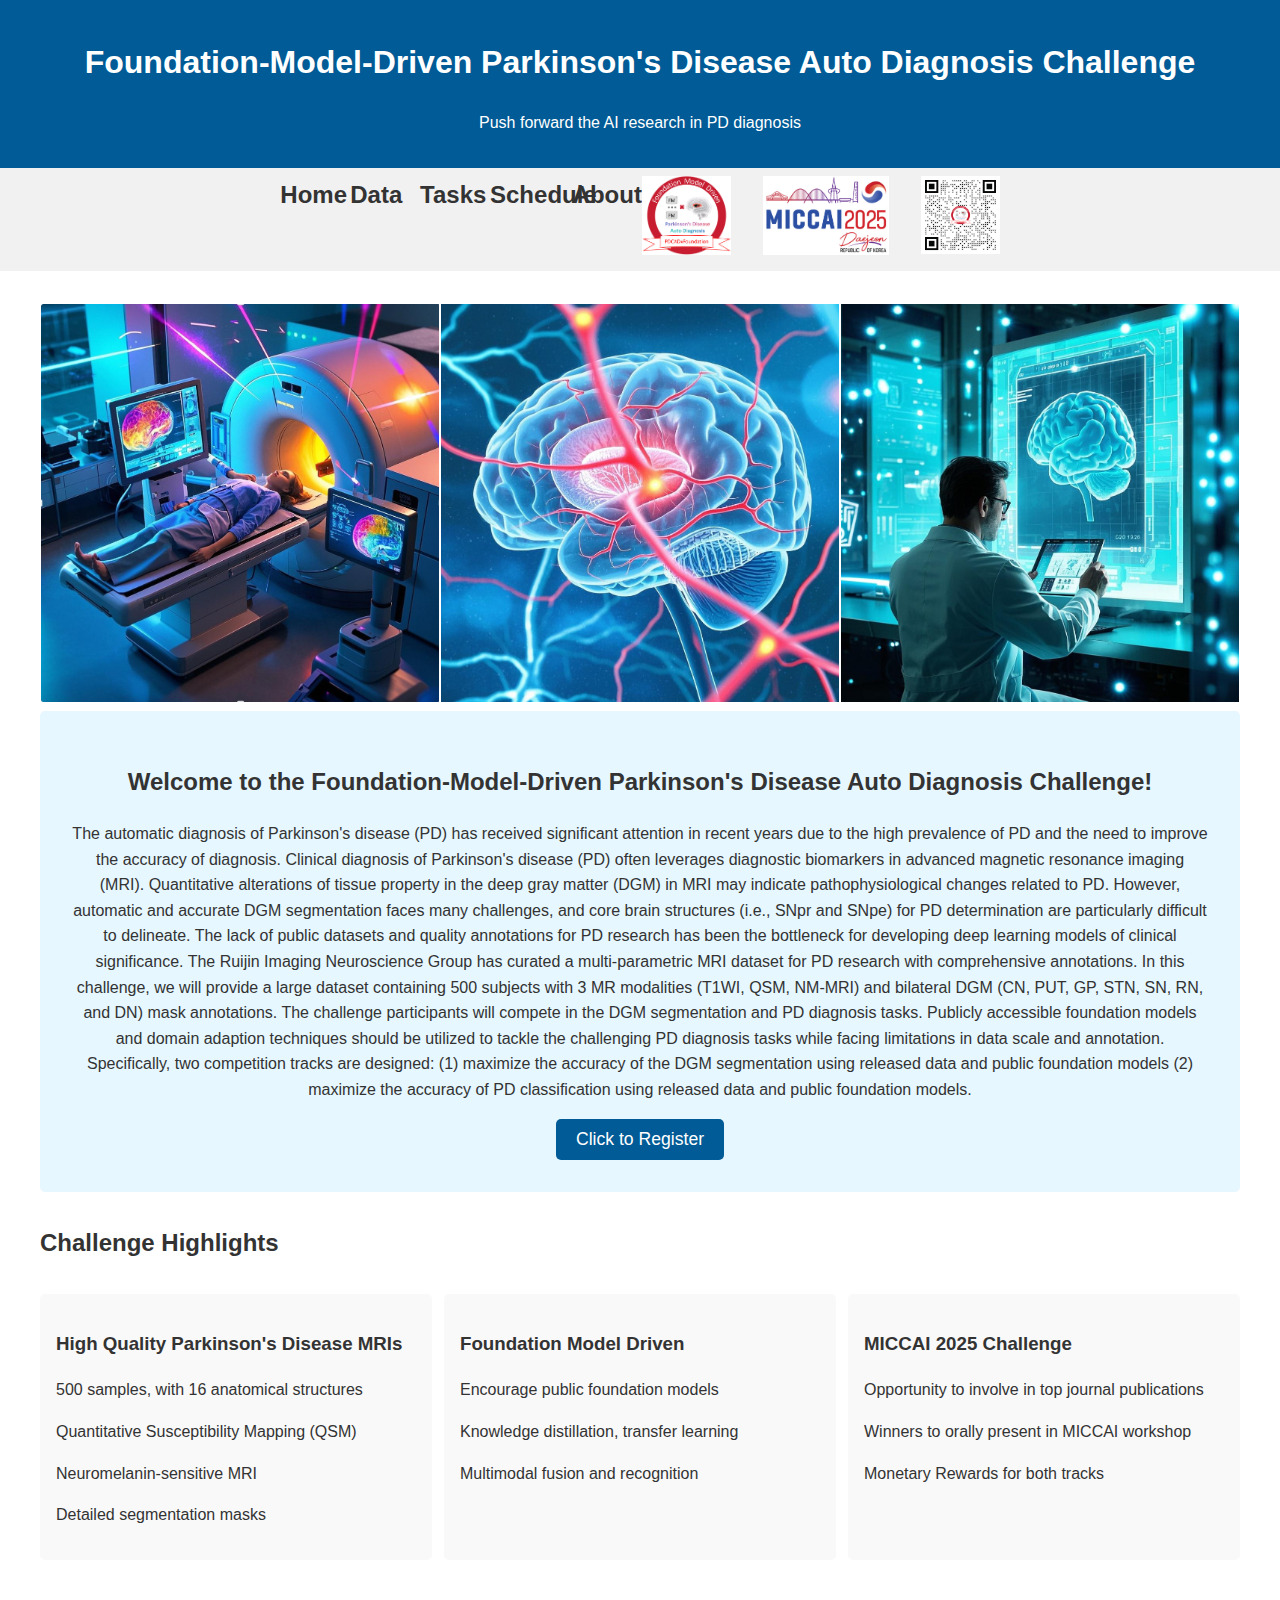
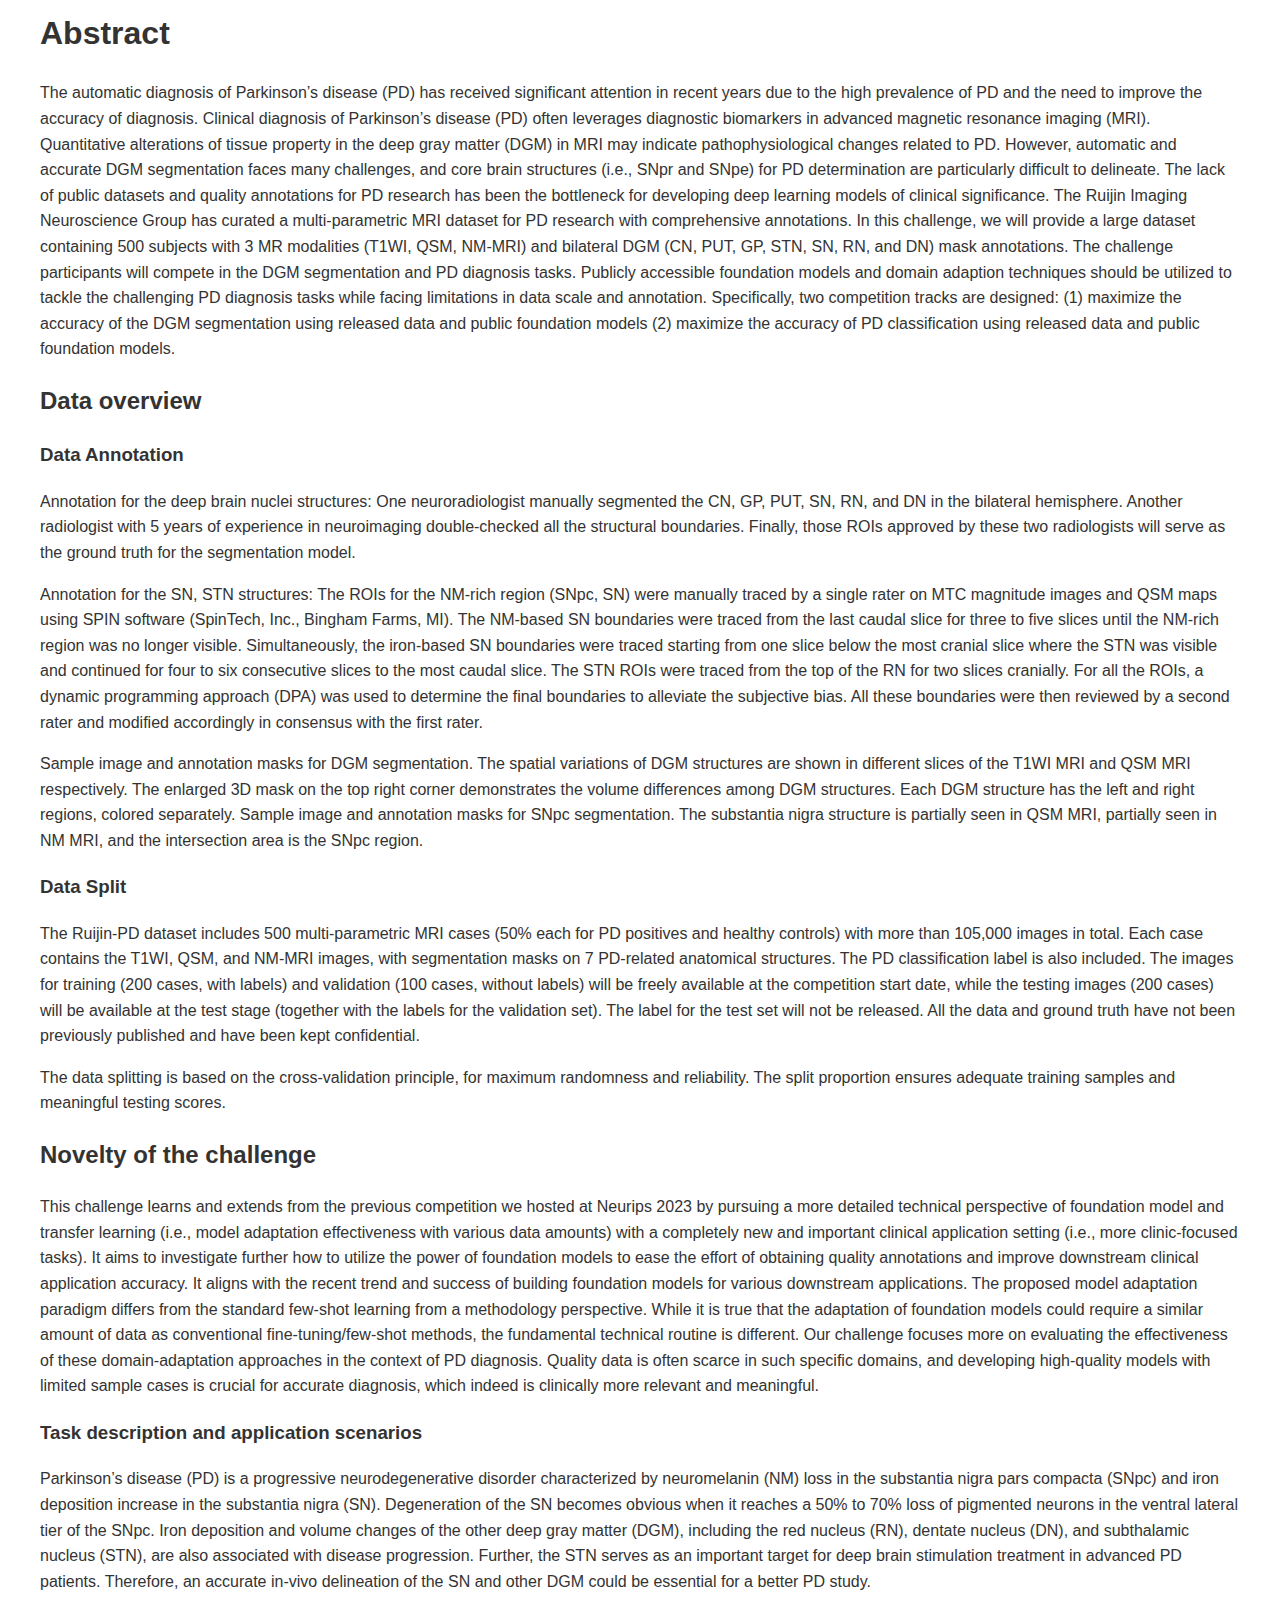
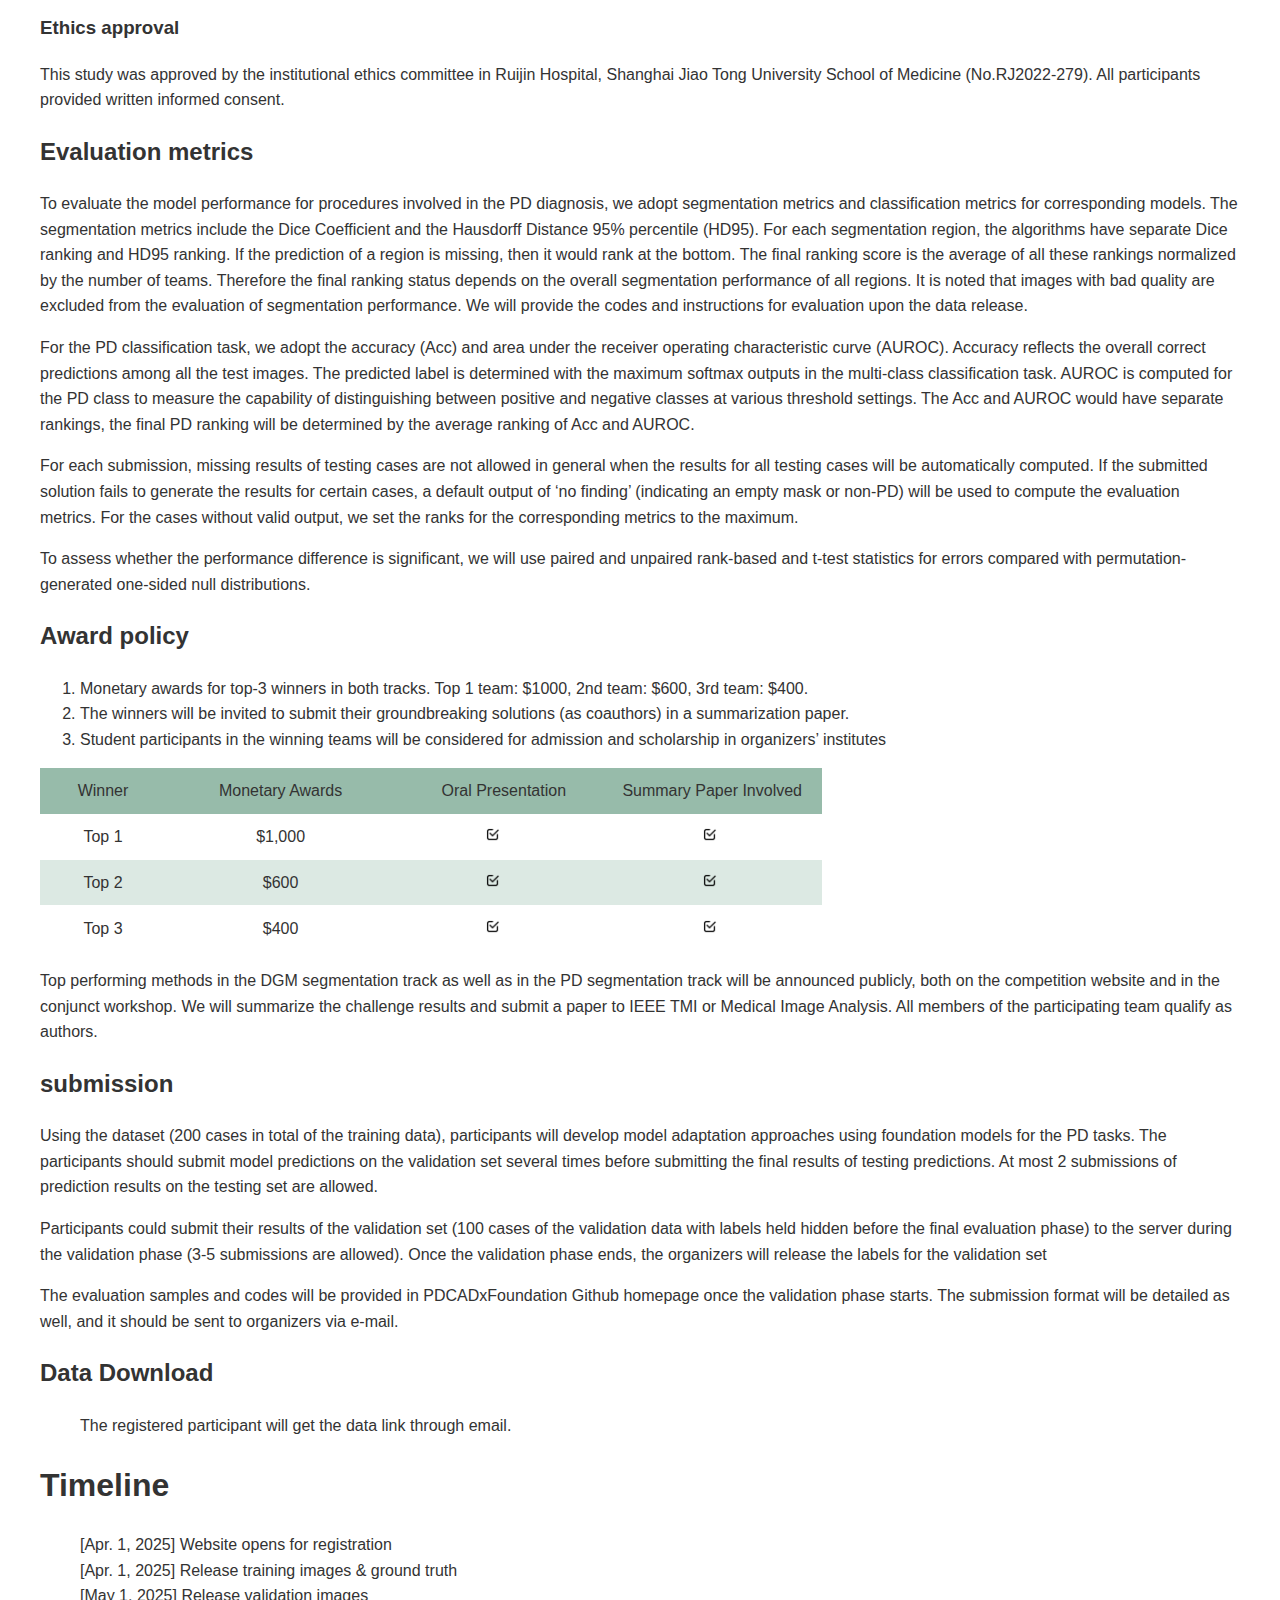
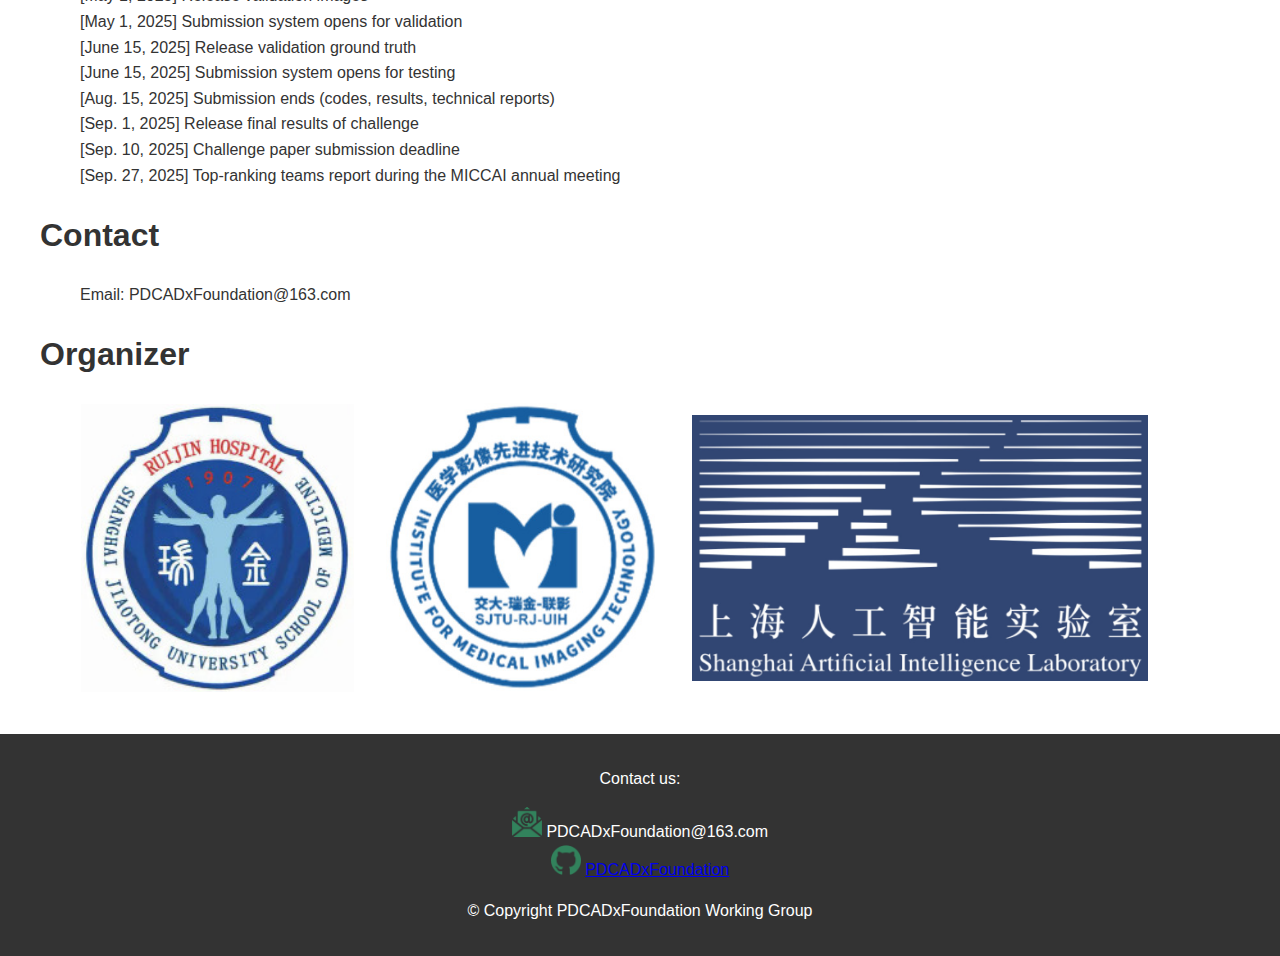
==== challenges/PDCADxFoundation-MICCAI2025/index.html @ c956b305 "PDCADxFoundation" ====
<!DOCTYPE html>
<html lang="zh-CN">
<head>
    <meta charset="UTF-8">
    <meta name="viewport" content="width=device-width, initial-scale=1.0">
    <title>Foundation-Model-Driven Parkinson's Disease Auto Diagnosis Challenge </title>

<!--    <link rel="stylesheet" href="nicepage.css" media="screen">-->
    <link rel="stylesheet" href="Home.css" media="screen">
<!--  <script class="u-script" type="text/javascript" src="jquery-1.9.1.min.js" defer=""></script>-->
<!--  <script class="u-script" type="text/javascript" src="nicepage.js" defer=""></script>-->

    <style>
        body {
            font-family: 'Arial', sans-serif;
            line-height: 1.6;
            margin: 0;
            padding: 0;
            color: #333;
        }
        header {
            background-color: #005b96;
            color: white;
            padding: 1rem 0;
            text-align: center;
        }
        nav {
            background-color: #f1f1f1;
            padding: 0.5rem;
        }
        nav ul {
            list-style-type: none;
            margin: 0;
            padding: 0;
            display: flex;
            justify-content: center;
        }
        nav li {
            margin: 0 1rem;
        }
        nav a {
            text-decoration: none;
            color: #333;
            font-weight: bold;
        }
        nav a:hover {
            color: #005b96;
        }
        .container {
            max-width: 1200px;
            margin: 2rem auto;
            padding: 0 1rem;
        }
        .hero {
            background-color: #e6f7ff;
            padding: 2rem;
            border-radius: 5px;
            margin-bottom: 2rem;
            text-align: center;
        }
        .features {
            display: flex;
            flex-wrap: wrap;
            justify-content: space-between;
            margin-top: 2rem;
        }
        .feature {
            flex-basis: 30%;
            margin-bottom: 1rem;
            padding: 1rem;
            background-color: #f9f9f9;
            border-radius: 5px;
        }
        footer {
            background-color: #333;
            color: white;
            text-align: center;
            padding: 1rem 0;
            margin-top: 2rem;
        }


        table {
            width: 100%;
            border-collapse: collapse;
        }


        td {
            /*border: 1px solid #ddd;*/
            text-align: left; /* 左对齐 */
            vertical-align: middle;
        }

        /*img {*/
        /*    display: block;*/
        /*}*/
   .table-container {
    display: flex;
    flex-wrap: wrap;
  }

  .table-container div {
    flex: 1;
    min-width: 100px;
  }


    </style>


</head>
<body>
    <header>
        <h1>Foundation-Model-Driven Parkinson's Disease Auto Diagnosis Challenge</h1>
        <p>Push forward the AI research in PD diagnosis</p>
    </header>


    <nav class="table-container">
        <ul>

            <li style="width: 3%;"><a href="index.html"  style="font-size: 1.5rem;">Home</a></li>
            <li style="width: 3%;"><a href="dataset.html"  style="font-size: 1.5rem;">Data</a></li>
            <li style="width: 3%;"><a href="tasks.html" style="font-size: 1.5rem;">Tasks</a></li>
            <li style="width: 4%;"><a href="schedule.html" style="font-size: 1.5rem;">Schedule</a></li>
            <li style="width: 3%;"><a href="about.html" style="font-size: 1.5rem;">About</a></li>
            <li  style="width: 7%;"><img src="images/PDCADxFoundation_logo.jpg" style="width:100%;"  alt="Analysis" /></li>
            <li  style="width: 10%;"><a href="https://conferences.miccai.org/2025/en/default.asp"><img style="width:100%;" src="images/MICCAI2025_logo.jpg"  alt="Analysis" /> </a>  </li>
            <li  style="width: 6.2%;"><img src="images/PDCADxFoundation-ORcode_small.jpg" style="width:100%;"   alt="Analysis" /></li>
        </ul>
    </nav>



    <div class="container">

        <table>
        <tr>
        <td  style="width: 33%;"><img style="max-width:100%;" src="images/example-scan.jpg" alt="example-MR-scan" /></td>
        <td  style="width: 33%;"><img style="max-width:100%;" src="images/example-brain.jpg" alt="example-brain" /></td>
        <td  style="width: 33%;"><img style="max-width:100%;" src="images/example-analysis.jpg"  alt="example-auto-analysis" /></td>
        </tr>
        </table>


        <section class="hero">
            <h2>Welcome to the Foundation-Model-Driven Parkinson's Disease Auto Diagnosis Challenge!</h2>
            <p>
The automatic diagnosis of Parkinson's disease (PD) has received significant attention in recent years due to the
high prevalence of PD and the need to improve the accuracy of diagnosis. Clinical diagnosis of Parkinson's disease
(PD) often leverages diagnostic biomarkers in advanced magnetic resonance imaging (MRI). Quantitative
alterations of tissue property in the deep gray matter (DGM) in MRI may indicate pathophysiological changes
related to PD. However, automatic and accurate DGM segmentation faces many challenges, and core brain
structures (i.e., SNpr and SNpe) for PD determination are particularly difficult to delineate. The lack of public
datasets and quality annotations for PD research has been the bottleneck for developing deep learning models of
clinical significance. The Ruijin Imaging Neuroscience Group has curated a multi-parametric MRI dataset for PD
research with comprehensive annotations. In this challenge, we will provide a large dataset containing 500
subjects with 3 MR modalities (T1WI, QSM, NM-MRI) and bilateral DGM (CN, PUT, GP, STN, SN, RN, and DN) mask
annotations. The challenge participants will compete in the DGM segmentation and PD diagnosis tasks. Publicly
accessible foundation models and domain adaption techniques should be utilized to tackle the challenging PD
diagnosis tasks while facing limitations in data scale and annotation. Specifically, two competition tracks are
designed: (1) maximize the accuracy of the DGM segmentation using released data and public foundation models
(2) maximize the accuracy of PD classification using released data and public foundation models.
        </p>
            <button style="font-size:1.1em; background-color: #005b96; color: white; border: none; padding: 10px 20px; border-radius: 5px; cursor: pointer;" onclick="window.open('https://www.wjx.top/vm/eZnlCCv.aspx#', '_blank')"> Click to Register </button>
        </section>

        <h2>Challenge Highlights</h2>
        <div class="features">
            <div class="feature">
                <h3>High Quality Parkinson's Disease MRIs</h3>
                <p>500 samples, with 16 anatomical structures</p>
                <p>Quantitative Susceptibility Mapping (QSM)</p>
                <p>Neuromelanin-sensitive MRI</p>
                <p>Detailed segmentation masks</p>
            </div>
            <div class="feature">
                <h3>Foundation Model Driven</h3>
                <p>Encourage public foundation models </p>
                <p>Knowledge distillation, transfer learning </p>
                <p>Multimodal fusion and recognition </p>
            </div>
            <div class="feature">
                <h3>MICCAI 2025 Challenge</h3>
                <p>Opportunity to involve in top journal publications </p>
                <p>Winners to orally present in MICCAI workshop </p>
                <p>Monetary Rewards for both tracks </p>
            </div>
        </div>

        <section style="margin-top: 2rem;">



        <h1 id="abstract">Abstract</h1>
<p>The automatic diagnosis of Parkinson’s disease (PD) has received significant attention in recent years due to the high prevalence of PD and the need to improve the accuracy of diagnosis. Clinical diagnosis of Parkinson’s disease (PD) often leverages diagnostic biomarkers in advanced magnetic resonance imaging (MRI). Quantitative alterations of tissue property in the deep gray matter (DGM) in MRI may indicate pathophysiological changes related to PD. However, automatic and accurate DGM segmentation faces many challenges, and core brain structures (i.e., SNpr and SNpe) for PD determination are particularly difficult to delineate. The lack of public datasets and quality annotations for PD research has been the bottleneck for developing deep learning models of clinical significance. The Ruijin Imaging Neuroscience Group has curated a multi-parametric MRI dataset for PD research with comprehensive annotations. In this challenge, we will provide a large dataset containing 500 subjects with 3 MR modalities (T1WI, QSM, NM-MRI) and bilateral DGM (CN, PUT, GP, STN, SN, RN, and DN) mask annotations. The challenge participants will compete in the DGM segmentation and PD diagnosis tasks. Publicly accessible foundation models and domain adaption techniques should be utilized to tackle the challenging PD diagnosis tasks while facing limitations in data scale and annotation. Specifically, two competition tracks are designed: (1) maximize the accuracy of the DGM segmentation using released data and public foundation models (2) maximize the accuracy of PD classification using released data and public foundation models.</p>
<h2 id="data-overview">Data overview</h2>
<h3 id="data-annotation">Data Annotation</h3>
<p>Annotation for the deep brain nuclei structures: One neuroradiologist manually segmented the CN, GP, PUT, SN, RN, and DN in the bilateral hemisphere. Another radiologist with 5 years of experience in neuroimaging double-checked all the structural boundaries. Finally, those ROIs approved by these two radiologists will serve as the ground truth for the segmentation model.</p>
<p>Annotation for the SN, STN structures: The ROIs for the NM-rich region (SNpc, SN) were manually traced by a single rater on MTC magnitude images and QSM maps using SPIN software (SpinTech, Inc., Bingham Farms, MI). The NM-based SN boundaries were traced from the last caudal slice for three to five slices until the NM-rich region was no longer visible. Simultaneously, the iron-based SN boundaries were traced starting from one slice below the most cranial slice where the STN was visible and continued for four to six consecutive slices to the most caudal slice. The STN ROIs were traced from the top of the RN for two slices cranially. For all the ROIs, a dynamic programming approach (DPA) was used to determine the final boundaries to alleviate the subjective bias. All these boundaries were then reviewed by a second rater and modified accordingly in consensus with the first rater.</p>
<p>Sample image and annotation masks for DGM segmentation. The spatial variations of DGM structures are shown in different slices of the T1WI MRI and QSM MRI respectively. The enlarged 3D mask on the top right corner demonstrates the volume differences among DGM structures. Each DGM structure has the left and right regions, colored separately. Sample image and annotation masks for SNpc segmentation. The substantia nigra structure is partially seen in QSM MRI, partially seen in NM MRI, and the intersection area is the SNpc region.</p>
<h3 id="data-split">Data Split</h3>
<p>The Ruijin-PD dataset includes 500 multi-parametric MRI cases (50% each for PD positives and healthy controls) with more than 105,000 images in total. Each case contains the T1WI, QSM, and NM-MRI images, with segmentation masks on 7 PD-related anatomical structures. The PD classification label is also included. The images for training (200 cases, with labels) and validation (100 cases, without labels) will be freely available at the competition start date, while the testing images (200 cases) will be available at the test stage (together with the labels for the validation set). The label for the test set will not be released. All the data and ground truth have not been previously published and have been kept confidential.</p>
<p>The data splitting is based on the cross-validation principle, for maximum randomness and reliability. The split proportion ensures adequate training samples and meaningful testing scores.</p>
<h2 id="novelty-of-the-challenge">Novelty of the challenge</h2>
<p>This challenge learns and extends from the previous competition we hosted at Neurips 2023 by pursuing a more detailed technical perspective of foundation model and transfer learning (i.e., model adaptation effectiveness with various data amounts) with a completely new and important clinical application setting (i.e., more clinic-focused tasks). It aims to investigate further how to utilize the power of foundation models to ease the effort of obtaining quality annotations and improve downstream clinical application accuracy. It aligns with the recent trend and success of building foundation models for various downstream applications. The proposed model adaptation paradigm differs from the standard few-shot learning from a methodology perspective. While it is true that the adaptation of foundation models could require a similar amount of data as conventional fine-tuning/few-shot methods, the fundamental technical routine is different. Our challenge focuses more on evaluating the effectiveness of these domain-adaptation approaches in the context of PD diagnosis. Quality data is often scarce in such specific domains, and developing high-quality models with limited sample cases is crucial for accurate diagnosis, which indeed is clinically more relevant and meaningful.</p>
<h3 id="task-description-and-application-scenarios">Task description and application scenarios</h3>
<p>Parkinson’s disease (PD) is a progressive neurodegenerative disorder characterized by neuromelanin (NM) loss in the substantia nigra pars compacta (SNpc) and iron deposition increase in the substantia nigra (SN). Degeneration of the SN becomes obvious when it reaches a 50% to 70% loss of pigmented neurons in the ventral lateral tier of the SNpc. Iron deposition and volume changes of the other deep gray matter (DGM), including the red nucleus (RN), dentate nucleus (DN), and subthalamic nucleus (STN), are also associated with disease progression. Further, the STN serves as an important target for deep brain stimulation treatment in advanced PD patients. Therefore, an accurate in-vivo delineation of the SN and other DGM could be essential for a better PD study.</p>
<h3 id="ethics-approval">Ethics approval</h3>
<p>This study was approved by the institutional ethics committee in Ruijin Hospital, Shanghai Jiao Tong University School of Medicine (No.RJ2022-279). All participants provided written informed consent.</p>
<h2 id="evaluation-metrics">Evaluation metrics</h2>
<p>To evaluate the model performance for procedures involved in the PD diagnosis, we adopt segmentation metrics and classification metrics for corresponding models. The segmentation metrics include the Dice Coefficient and the Hausdorff Distance 95% percentile (HD95). For each segmentation region, the algorithms have separate Dice ranking and HD95 ranking. If the prediction of a region is missing, then it would rank at the bottom. The final ranking score is the average of all these rankings normalized by the number of teams. Therefore the final ranking status depends on the overall segmentation performance of all regions. It is noted that images with bad quality are excluded from the evaluation of segmentation performance. We will provide the codes and instructions for evaluation upon the data release.</p>
<p>For the PD classification task, we adopt the accuracy (Acc) and area under the receiver operating characteristic curve (AUROC). Accuracy reflects the overall correct predictions among all the test images. The predicted label is determined with the maximum softmax outputs in the multi-class classification task. AUROC is computed for the PD class to measure the capability of distinguishing between positive and negative classes at various threshold settings. The Acc and AUROC would have separate rankings, the final PD ranking will be determined by the average ranking of Acc and AUROC.</p>
<p>For each submission, missing results of testing cases are not allowed in general when the results for all testing cases will be automatically computed. If the submitted solution fails to generate the results for certain cases, a default output of ‘no finding’ (indicating an empty mask or non-PD) will be used to compute the evaluation metrics. For the cases without valid output, we set the ranks for the corresponding metrics to the maximum.</p>
<p>To assess whether the performance difference is significant, we will use paired and unpaired rank-based and t-test statistics for errors compared with permutation-generated one-sided null distributions.</p>
<h2 id="award-policy">Award policy</h2>
<ol type="1">
<li>Monetary awards for top-3 winners in both tracks. Top 1 team: $1000, 2nd team: $600, 3rd team: $400.<br />
</li>
<li>The winners will be invited to submit their groundbreaking solutions (as coauthors) in a summarization paper.</li>
<li>Student participants in the winning teams will be considered for admission and scholarship in organizers’ institutes</li>
</ol>

                   <div class="u-expanded-width u-table u-table-responsive u-table-1">
            <table class="u-table-entity">
              <colgroup>
                <col width="10.5%">
                <col width="19.1%">
                <col width="18.1%">
                <col width="17.5%">
                <col width="16%">
                <col width="18.8%">
              </colgroup>
              <tbody class="u-table-body">
                <tr style="height: 39px;">
                  <td style="background-color: rgba(47, 120, 86, 0.5019607843137255);"
                    class="u-align-center u-custom-font u-font-arialu-table-cell">
                    Winner</td>
                  <td style="background-color: rgba(47, 120, 86, 0.5019607843137255);"
                    class="u-align-center u-custom-font u-font-arial u-grey-10 u-table-cell">
                    Monetary Awards</td>
                  <td style="background-color: rgba(47, 120, 86, 0.5019607843137255);"
                    class="u-align-center u-custom-font u-font-arial u-grey-10 u-table-cell">
                    Oral Presentation</td>
                  <td style="background-color: rgba(47, 120, 86, 0.5019607843137255);"
                    class="u-custom-font u-font-arial u-grey-10 u-table-cell">Summary
                    Paper
                    Involved</td>
                </tr>
                <tr style="height: 36px;">
                  <td class="u-align-center u-custom-font u-font-arial u-table-cell u-text-grey-60">Top 1</td>
                  <td class="u-align-center u-custom-font u-font-arial u-table-cell u-text-grey-60">$1,000</td>
                  <td class="u-custom-font u-font-arial u-table-cell u-text-grey-60"><img src="images/3502463.png"
                      style="width:15px;height:auto;margin-left: 80px;" alt=""></td>
                  <td class="u-custom-font u-font-arial u-table-cell u-text-grey-60"><img src="images/3502463.png"
                      style="width:15px;height:auto;margin-left: 80px;" alt=""></td>
                </tr>
                <tr style="height: 29px;">
                  <td style="background-color: rgba(56, 129, 95, 0.176);"
                    class="u-align-center u-custom-font u-font-arial u-grey-10 u-table-cell u-text-grey-60 u-table-cell-14">
                    Top 2</td>
                  <td style="background-color: rgba(56, 129, 95, 0.176);"
                    class="u-align-center u-custom-font u-font-arial u-grey-10 u-table-cell u-text-grey-60 u-table-cell-15">
                    $600</td>
                  <td style="background-color: rgba(56, 129, 95, 0.176);"
                    class="u-custom-font u-font-arial u-grey-10 u-table-cell u-text-grey-60 u-table-cell-17"><img
                      src="images/3502463.png" style="width:15px;height:auto;margin-left: 80px;" alt=""></td>
                  <td style="background-color: rgba(56, 129, 95, 0.176);"
                    class="u-custom-font u-font-arial u-grey-10 u-table-cell u-text-grey-60 u-table-cell-18"><img
                      src="images/3502463.png" style="width:15px;height:auto;margin-left: 80px;" alt=""></td>
                </tr>
                <tr style="height: 47px;">
                  <td class="u-align-center u-custom-font u-font-arial u-table-cell u-text-grey-60">Top 3</td>
                  <td class="u-align-center u-custom-font u-font-arial u-table-cell u-text-grey-60">$400</td>
                  <td class="u-custom-font u-font-arial u-table-cell u-text-grey-60"><img src="images/3502463.png"
                      style="width:15px;height:auto;margin-left: 80px;" alt=""></td>
                  <td class="u-custom-font u-font-arial u-table-cell u-text-grey-60"><img src="images/3502463.png"
                      style="width:15px;height:auto;margin-left: 80px;" alt=""></td>
                </tr>

              </tbody>
            </table>
          </div>


<p>Top performing methods in the DGM segmentation track as well as in the PD segmentation track will be announced publicly, both on the competition website and in the conjunct workshop. We will summarize the challenge results and submit a paper to IEEE TMI or Medical Image Analysis. All members of the participating team qualify as authors.</p>
<h2 id="submission">submission</h2>
<p>Using the dataset (200 cases in total of the training data), participants will develop model adaptation approaches using foundation models for the PD tasks. The participants should submit model predictions on the validation set several times before submitting the final results of testing predictions. At most 2 submissions of prediction results on the testing set are allowed.</p>
<p>Participants could submit their results of the validation set (100 cases of the validation data with labels held hidden before the final evaluation phase) to the server during the validation phase (3-5 submissions are allowed). Once the validation phase ends, the organizers will release the labels for the validation set</p>
<p>The evaluation samples and codes will be provided in PDCADxFoundation Github homepage once the validation phase starts. The submission format will be detailed as well, and it should be sent to organizers via e-mail.</p>
<h2 id="data-download">Data Download</h2>
<blockquote>
<p>The registered participant will get the data link through email. </p>
</blockquote>
<h1 id="timeline">Timeline</h1>
<blockquote>
<p>[Apr. 1, 2025] Website opens for registration<br />
[Apr. 1, 2025] Release training images &amp; ground truth<br />
[May 1, 2025] Release validation images<br />
[May 1, 2025] Submission system opens for validation<br />
[June 15, 2025] Release validation ground truth<br />
[June 15, 2025] Submission system opens for testing<br />
[Aug. 15, 2025] Submission ends (codes, results, technical reports)<br />
[Sep. 1, 2025] Release final results of challenge<br />
[Sep. 10, 2025] Challenge paper submission deadline<br />
[Sep. 27, 2025] Top-ranking teams report during the MICCAI annual meeting<br />
</p>
</blockquote>
<h1 id="contact">Contact</h1>
<blockquote>
<p> Email: PDCADxFoundation@163.com</p>
</blockquote>

<h1 id="organizer">Organizer</h1>
<blockquote>
<!--<p> Department of Radiology, Ruijin Hospital, Shanghai Jiao Tong University School of Medicine </p>-->
<!--<p> Institute for Medical Imaging Technology, Ruijin Hospital, Shanghai Jiao Tong University School of Medicine </p>-->
<!--<p> Shanghai AI lab </p>-->

<!--height="200"-->
            <table>
        <tr>
            <td  style="width: 15%;"> <img style="width:90%;"  src="images/Ruijin-logo.jpg" alt="Ruijin Hospital" /></td>
            <td  style="width: 15%;"> <img style="width:90%;"  src="images/Ruijin-IMIT-logo.jpg"  alt="Ruijin-IMIT" /></td>
            <td  style="width: 25%;"> <img style="width:90%;"  src="images/Shanghai-AI-Lab-logo.jpg"  alt="Shanghai-AI-Lab" /></td>
        </tr>
        </table>

</blockquote>


        </section>

    </div>





  <footer class="u-clearfix u-custom-color-2 u-footer" id="sec-0201">
    <div class="u-clearfix u-sheet u-sheet-1">
      <div class="data-layout-selected u-clearfix u-expanded-width u-gutter-30 u-layout-wrap u-layout-wrap-1">
        <div class="u-gutter-0 u-layout">
          <div class="u-layout-row">
            <div class="u-align-left u-container-style u-layout-cell u-left-cell u-size-17 u-layout-cell-1">
              <div class="u-container-layout u-container-layout-1">
                <p class="u-large-text u-text u-text-variant u-text-1"> Contact us:<br>
                </p><span class="u-file-icon u-icon u-text-custom-color-3 u-icon-1"><img
                    src="images/2669570-68c79634.png" width="30"  alt=""></span>
<!--                <p class="u-text u-text-2">-->
                  <a class="u-active-none u-border-hover-grey-75 u-border-none u-btn u-button-link u-button-style u-hover-none u-none u-text-body-alt-color u-btn-1"
                    data-href="mailto:PDCADxFoundation@163.com">PDCADxFoundation@163.com<br>
                  </a>
<!--                </p>-->
<!--                  <span class="u-file-icon u-icon u-text-custom-color-3 u-icon-2"><img-->
<!--                    src="images/733635-bd022505.png" alt=""></span>-->
<!--                <p class="u-text u-text-3">-->
<!--                  <a class="u-active-none u-border-hover-grey-75 u-border-none u-btn u-button-link u-button-style u-hover-none u-none u-text-body-alt-color u-btn-2"-->
<!--                    href="https://twitter.com/CMRxRecon" target="_blank">PDCADxFoundation<br>-->
<!--                  </a>-->
<!--                </p>-->
<!--                <a class="u-active-none u-border-hover-grey-75 u-border-none u-btn u-button-link u-button-style u-hover-none u-none u-text-body-alt-color u-btn-3"-->
<!--                  href="https://www.synapse.org/#!Synapse:syn54951257/wiki/" target="_blank">Synapse Link</a><span-->
<!--                  class="u-file-icon u-icon u-text-custom-color-3 u-icon-3"><img src="images/10276957-f66d7f95.png"-->
<!--                    alt=""></span>-->
                <span
                  class="u-file-icon u-icon u-text-custom-color-3 u-icon-4"><img src="images/25231-9e47ce63.png" width="30"
                    alt=""></span>
                  <a class="u-active-none u-border-hover-grey-75 u-border-none u-btn u-button-link u-button-style u-hover-none u-none u-text-body-alt-color u-btn-4"
                  href="https://github.com/Ruijin-IMIT/PDCADxFoundation" target="_blank">PDCADxFoundation </a>
              </div>
            </div>
<!--            <div class="u-container-style u-layout-cell u-size-26 u-layout-cell-2">-->
<!--              <div class="u-container-layout u-container-layout-2">-->
<!--                <img style="position:absolute;margin:92px auto 0 39px;width: 65px;height: auto;"-->
<!--                  src="images/fudan-logo.png">-->
<!--                <img style="position:absolute;margin:95px auto 0 112px;width: 55px;height: auto;" src="images/R-C.png">-->
<!--                <img style="position:absolute;margin:95px auto 0 178px;width: 55px;height: auto;"-->
<!--                  src="images/Shield_of_Imperial_College_London.svg.png">-->
<!--                <img style="position:absolute;margin:92px auto 0 240px;width: 60px;height: auto;"-->
<!--                  src="images/1636px-Oxford-University-Circlet.svg.png">-->
<!--                <img style="position:absolute;margin:94px auto 0 310px;width: 60px;height: auto;"-->
<!--                  src="images/hong-kong-polytechnic-university-logo-00FF467BCA-seeklogo.com.png">-->
<!--                <img style="position:absolute;margin:94px auto 0 380px;width: 60px;height: auto;"-->
<!--                  src="images/1200px-Xiamen_University_logo.svg.png">-->

<!--                <img style="position:absolute;margin:177px auto 0 50px;width: 60px;height: auto;"-->
<!--                  src="images/Ruijin_Hospital_Shanghai_Jiaotong_University_School_Of_Medicine_logo.png">-->
<!--                <img style="position:absolute;margin:180px auto 0 120px;width: 60px;height: auto;"-->
<!--                  src="images/Renji_hospital_logo.png">-->
<!--                <img style="position:absolute;margin:198px auto 0 190px;width: 115px;height: auto;"-->
<!--                  src="images/640px-Philips_logo.svg.png">-->
<!--                <img style="position:absolute;margin:180px auto 0 315px;width: 60px;height: auto;"-->
<!--                  src="images/nice-logo.png">-->
<!--                <img style="position:absolute;margin:180px auto 0 370px;width: 60px;height: auto;"-->
<!--                  src="images/jitri_logo.png">-->
<!--                <br><br><br><br><br><br><br>-->

<!--              </div>-->
<!--            </div>-->

            </div>
          </div>
        </div>
      </div>


      <div class="u-border-2 u-border-custom-color-3 u-line u-line-horizontal u-line-1"></div>
      <p class="u-text u-text-custom-color-3 u-text-7"> © Copyright PDCADxFoundation Working Group<br>
      </p>
    </div>
  </footer>


</body>
</html>
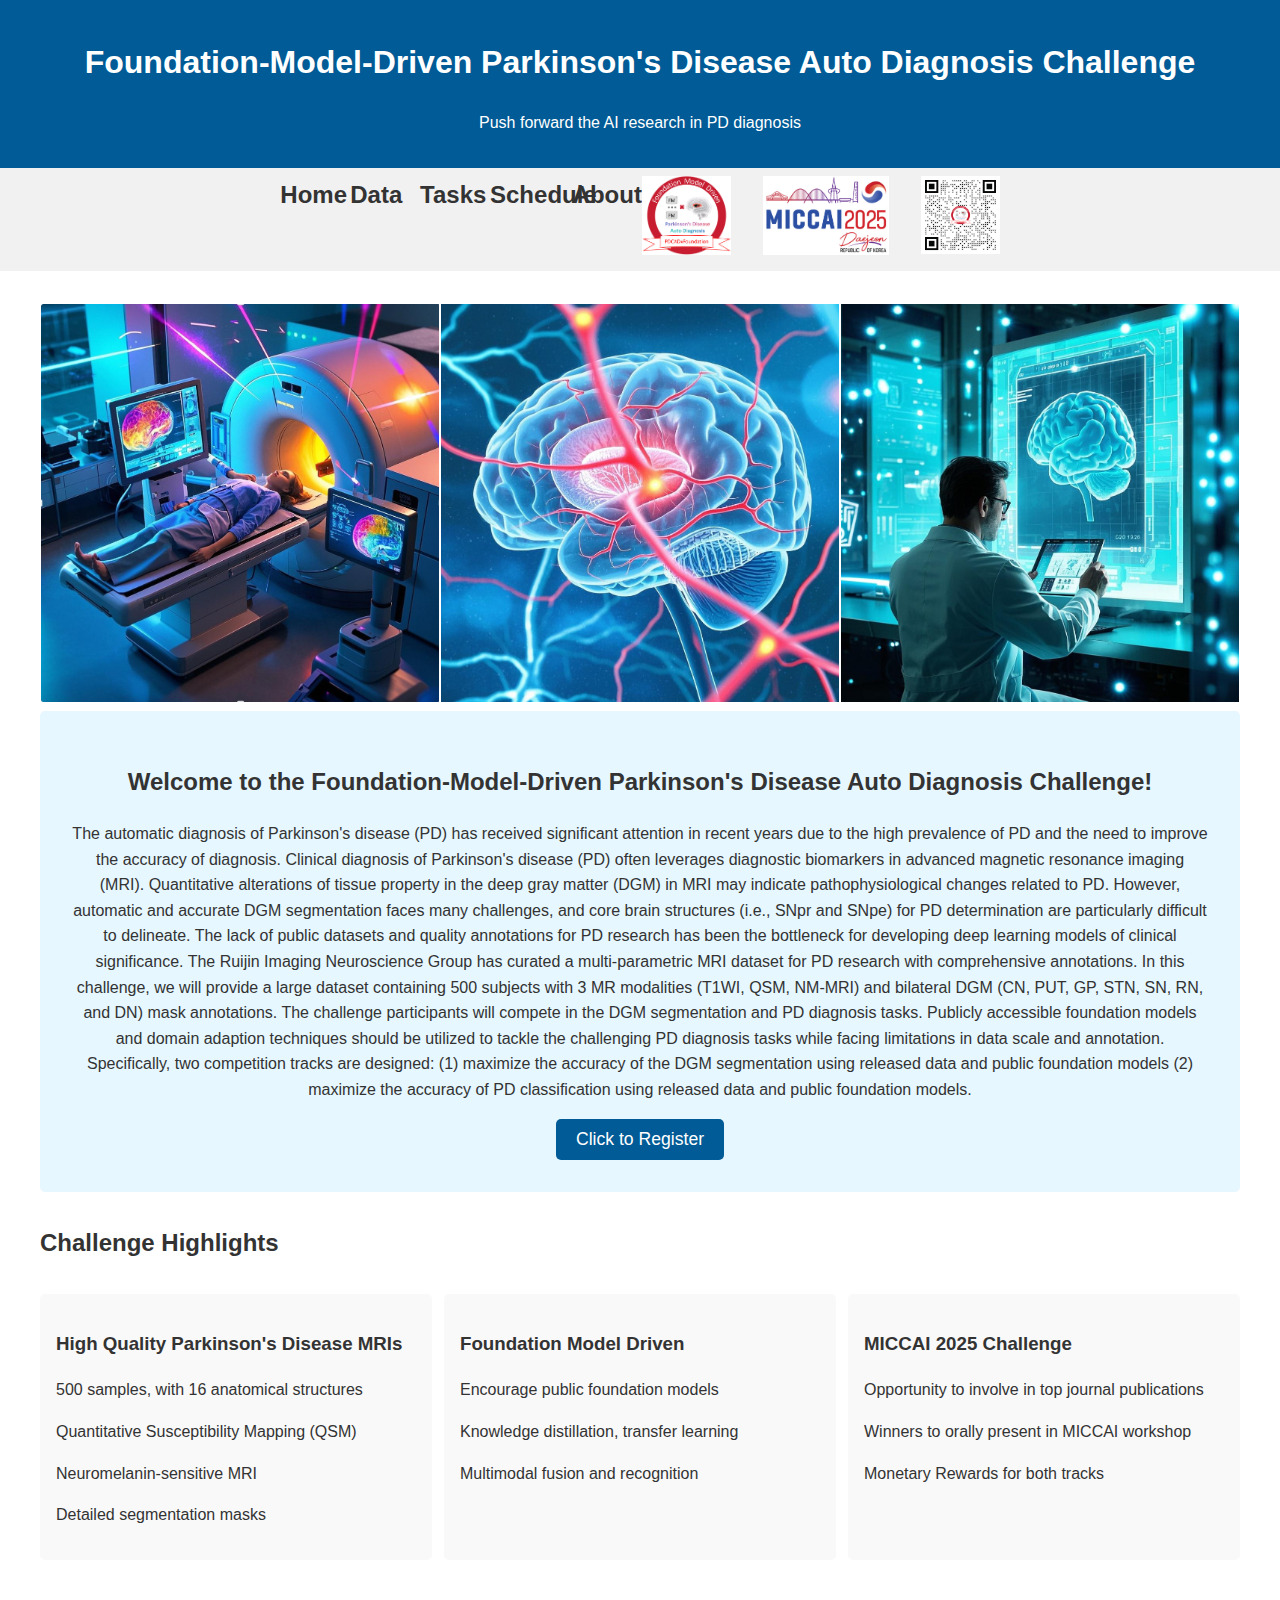
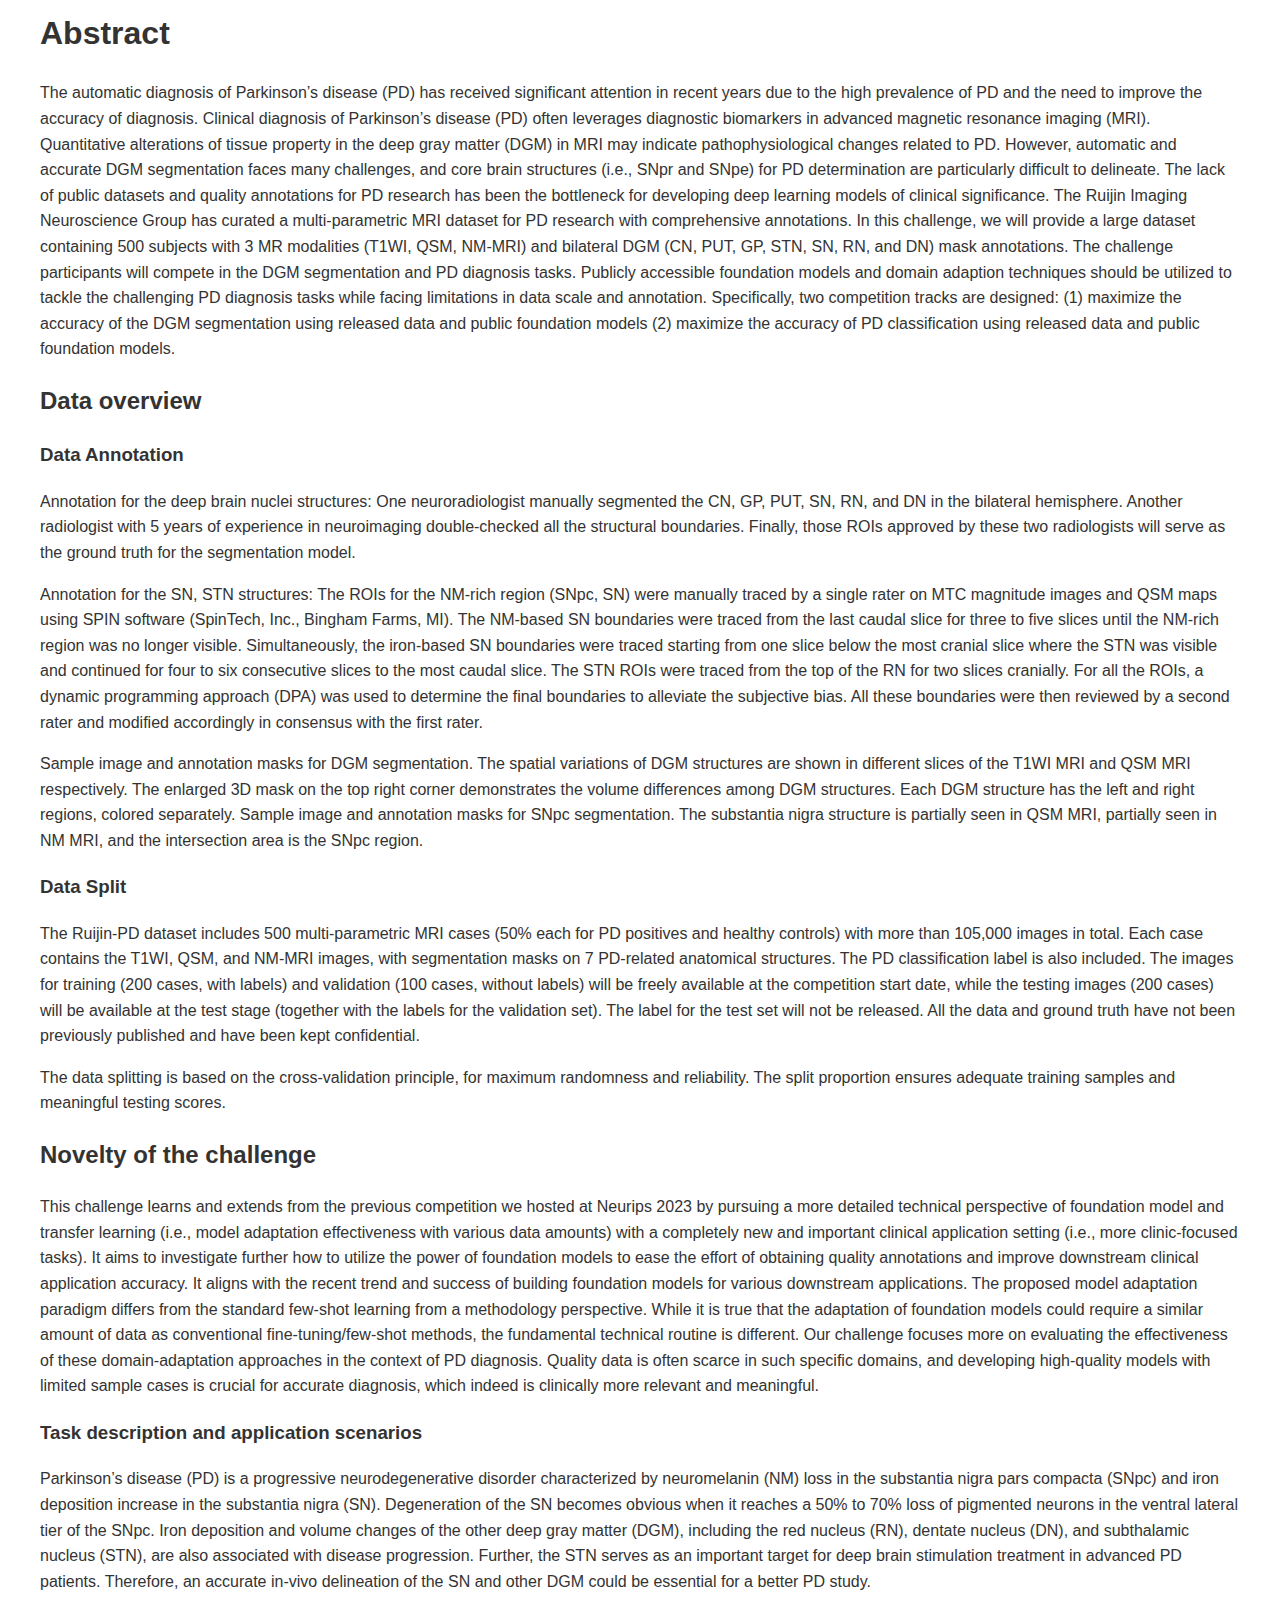
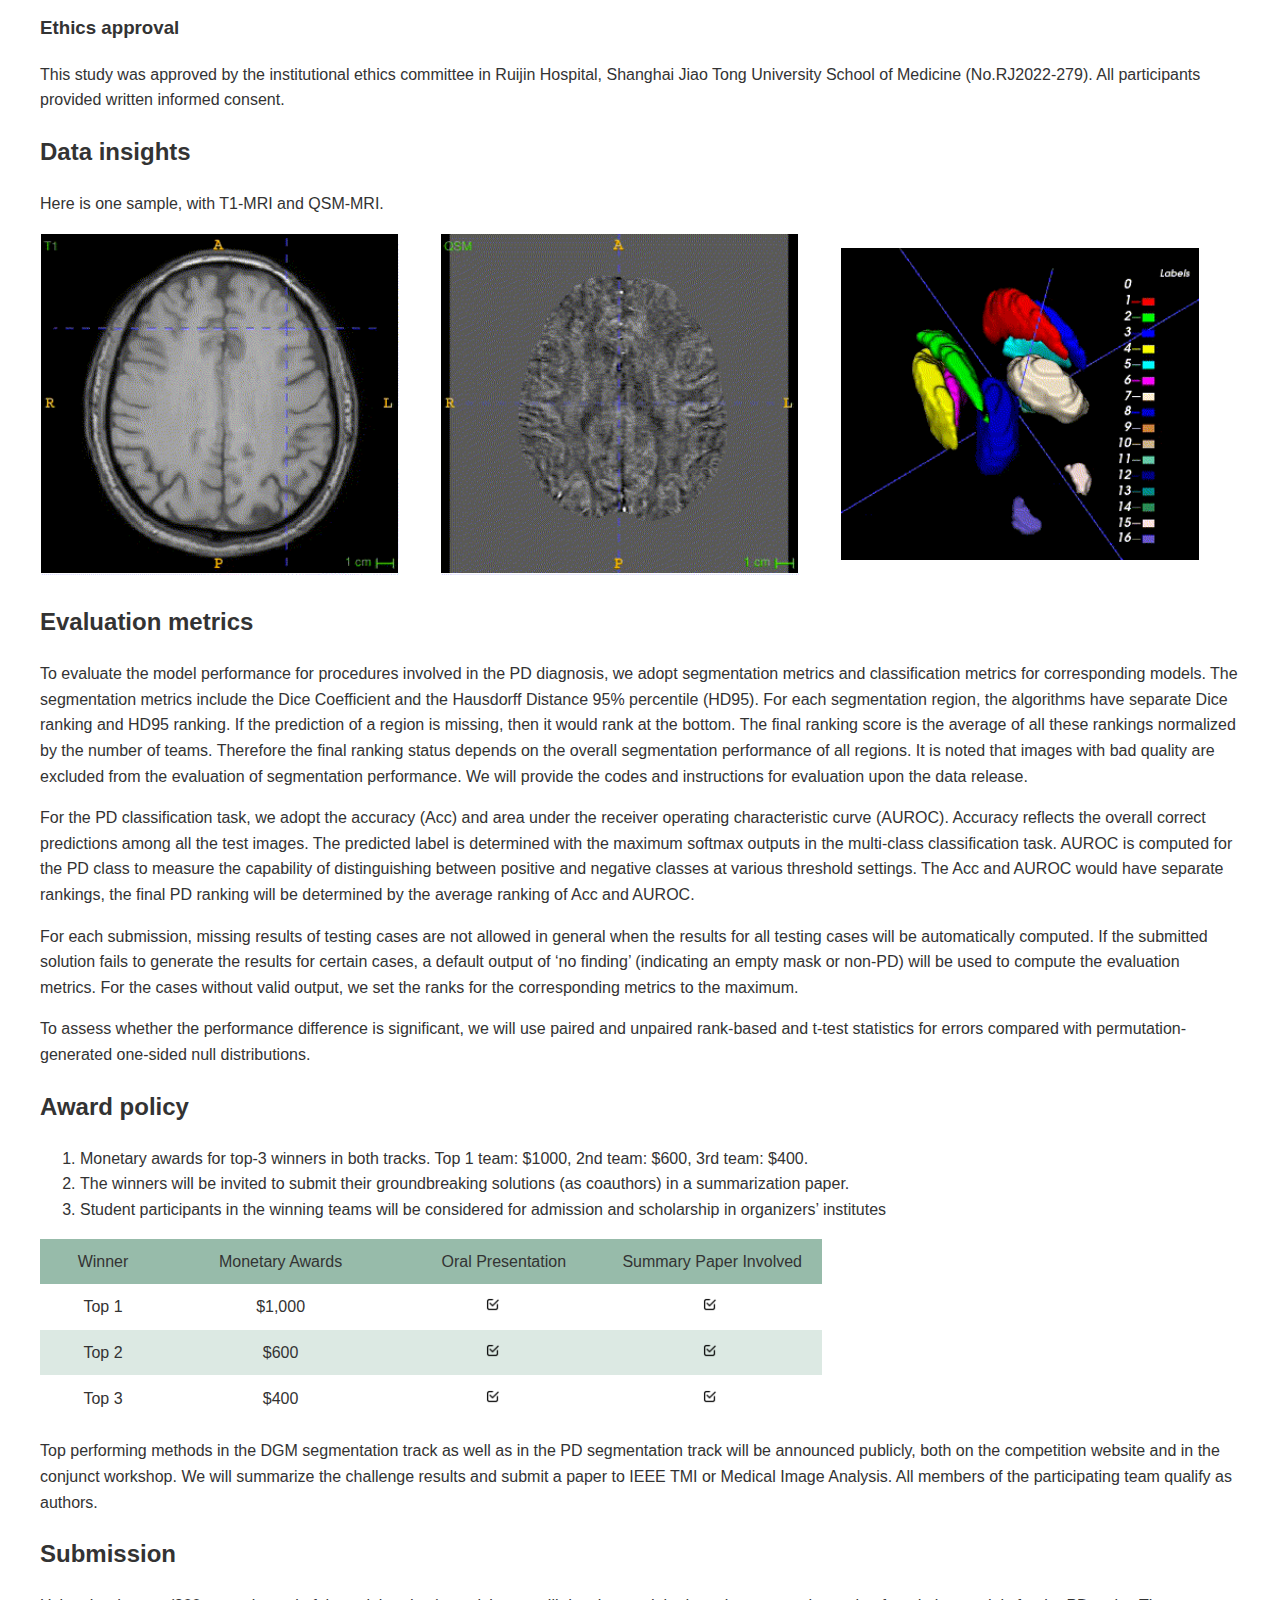
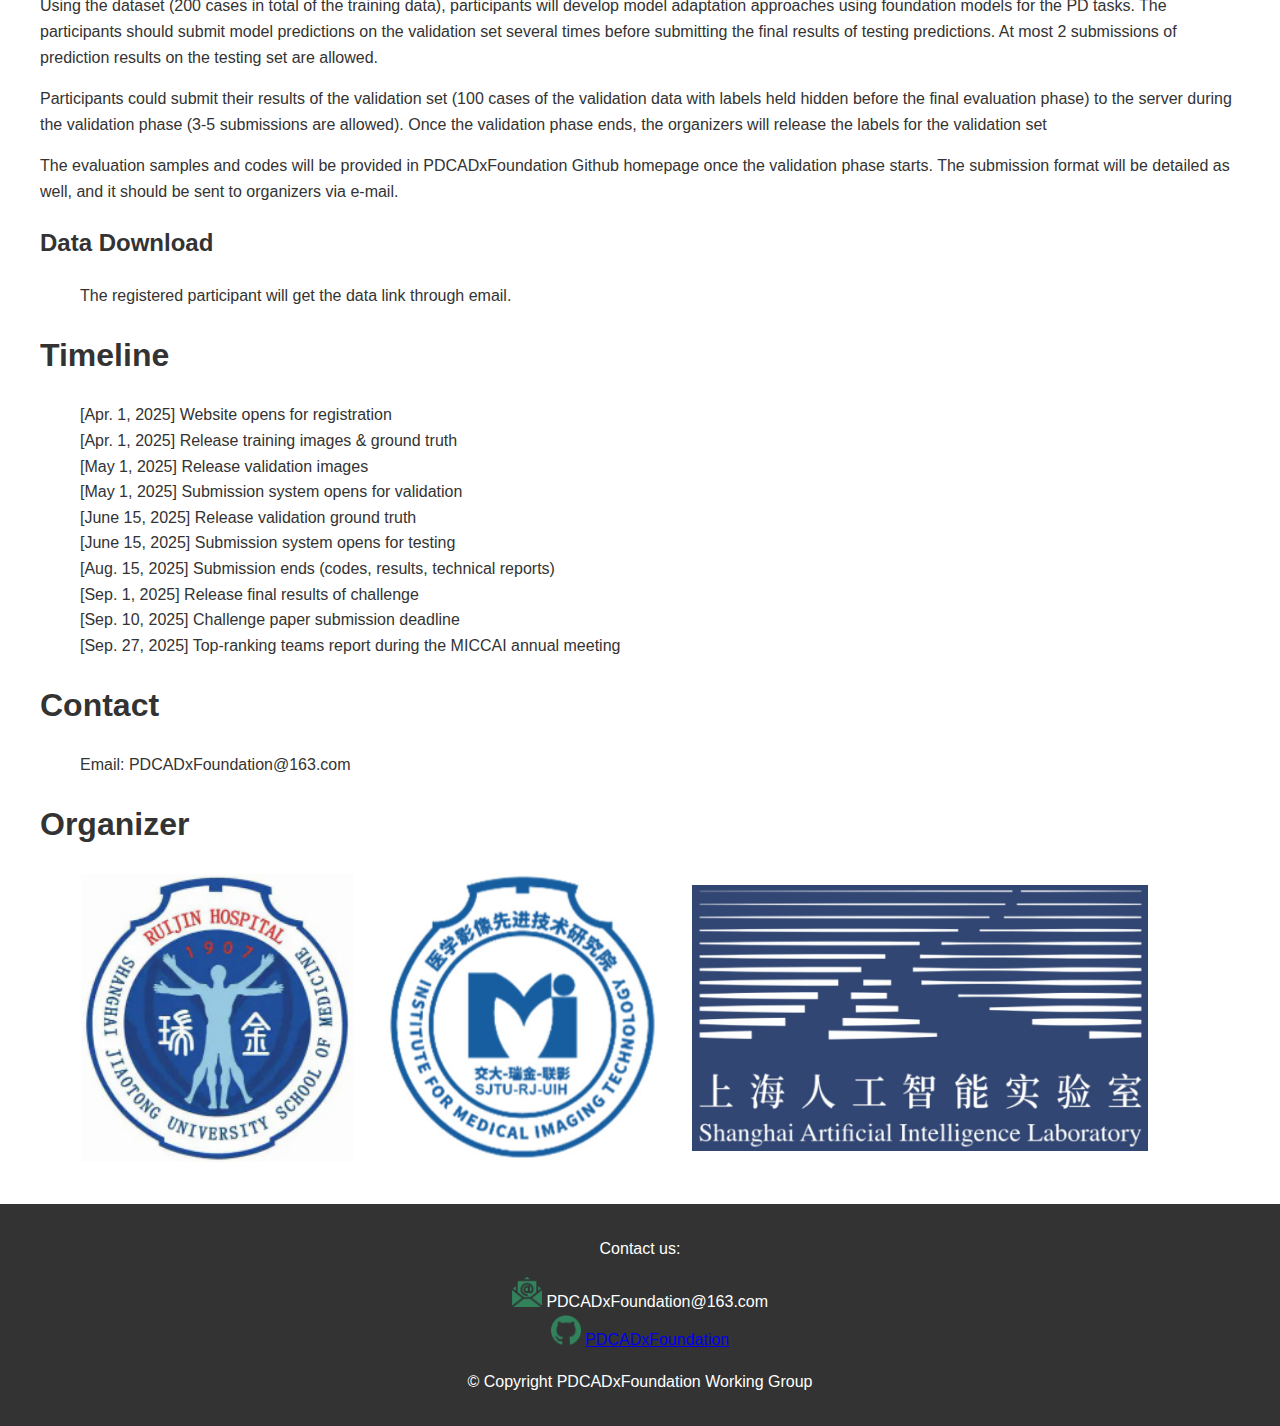
==== commit 321983b5: "PDCADxFoundation" ====
--- a/challenges/PDCADxFoundation-MICCAI2025/index.html
+++ b/challenges/PDCADxFoundation-MICCAI2025/index.html
@@ -117,7 +117,7 @@
     </header>
 
 
-    <nav class="table-container">
+    <nav>
         <ul>
 
             <li style="width: 3%;"><a href="index.html"  style="font-size: 1.5rem;">Home</a></li>
@@ -209,7 +209,21 @@
 <p>Parkinson’s disease (PD) is a progressive neurodegenerative disorder characterized by neuromelanin (NM) loss in the substantia nigra pars compacta (SNpc) and iron deposition increase in the substantia nigra (SN). Degeneration of the SN becomes obvious when it reaches a 50% to 70% loss of pigmented neurons in the ventral lateral tier of the SNpc. Iron deposition and volume changes of the other deep gray matter (DGM), including the red nucleus (RN), dentate nucleus (DN), and subthalamic nucleus (STN), are also associated with disease progression. Further, the STN serves as an important target for deep brain stimulation treatment in advanced PD patients. Therefore, an accurate in-vivo delineation of the SN and other DGM could be essential for a better PD study.</p>
 <h3 id="ethics-approval">Ethics approval</h3>
 <p>This study was approved by the institutional ethics committee in Ruijin Hospital, Shanghai Jiao Tong University School of Medicine (No.RJ2022-279). All participants provided written informed consent.</p>
-<h2 id="evaluation-metrics">Evaluation metrics</h2>
+
+<h2 id="data-insights">Data insights</h2>
+            <p>Here is one sample, with T1-MRI and QSM-MRI.</p>
+                        <table>
+        <tr>
+            <td  style="width: 25%;"> <img style="width:90%;"  src="images/pd-t1.gif" alt="Ruijin Hospital" /></td>
+            <td  style="width: 25%;"> <img style="width:90%;"  src="images/pd-qsm.gif"  alt="Ruijin-IMIT" /></td>
+            <td  style="width: 25%;"> <img style="width:90%;"  src="images/pd-segments.gif"  alt="Shanghai-AI-Lab" /></td>
+        </tr>
+        </table>
+
+
+
+
+            <h2 id="evaluation-metrics">Evaluation metrics</h2>
 <p>To evaluate the model performance for procedures involved in the PD diagnosis, we adopt segmentation metrics and classification metrics for corresponding models. The segmentation metrics include the Dice Coefficient and the Hausdorff Distance 95% percentile (HD95). For each segmentation region, the algorithms have separate Dice ranking and HD95 ranking. If the prediction of a region is missing, then it would rank at the bottom. The final ranking score is the average of all these rankings normalized by the number of teams. Therefore the final ranking status depends on the overall segmentation performance of all regions. It is noted that images with bad quality are excluded from the evaluation of segmentation performance. We will provide the codes and instructions for evaluation upon the data release.</p>
 <p>For the PD classification task, we adopt the accuracy (Acc) and area under the receiver operating characteristic curve (AUROC). Accuracy reflects the overall correct predictions among all the test images. The predicted label is determined with the maximum softmax outputs in the multi-class classification task. AUROC is computed for the PD class to measure the capability of distinguishing between positive and negative classes at various threshold settings. The Acc and AUROC would have separate rankings, the final PD ranking will be determined by the average ranking of Acc and AUROC.</p>
 <p>For each submission, missing results of testing cases are not allowed in general when the results for all testing cases will be automatically computed. If the submitted solution fails to generate the results for certain cases, a default output of ‘no finding’ (indicating an empty mask or non-PD) will be used to compute the evaluation metrics. For the cases without valid output, we set the ranks for the corresponding metrics to the maximum.</p>
@@ -285,7 +299,7 @@
 
 
 <p>Top performing methods in the DGM segmentation track as well as in the PD segmentation track will be announced publicly, both on the competition website and in the conjunct workshop. We will summarize the challenge results and submit a paper to IEEE TMI or Medical Image Analysis. All members of the participating team qualify as authors.</p>
-<h2 id="submission">submission</h2>
+<h2 id="submission">Submission</h2>
 <p>Using the dataset (200 cases in total of the training data), participants will develop model adaptation approaches using foundation models for the PD tasks. The participants should submit model predictions on the validation set several times before submitting the final results of testing predictions. At most 2 submissions of prediction results on the testing set are allowed.</p>
 <p>Participants could submit their results of the validation set (100 cases of the validation data with labels held hidden before the final evaluation phase) to the server during the validation phase (3-5 submissions are allowed). Once the validation phase ends, the organizers will release the labels for the validation set</p>
 <p>The evaluation samples and codes will be provided in PDCADxFoundation Github homepage once the validation phase starts. The submission format will be detailed as well, and it should be sent to organizers via e-mail.</p>
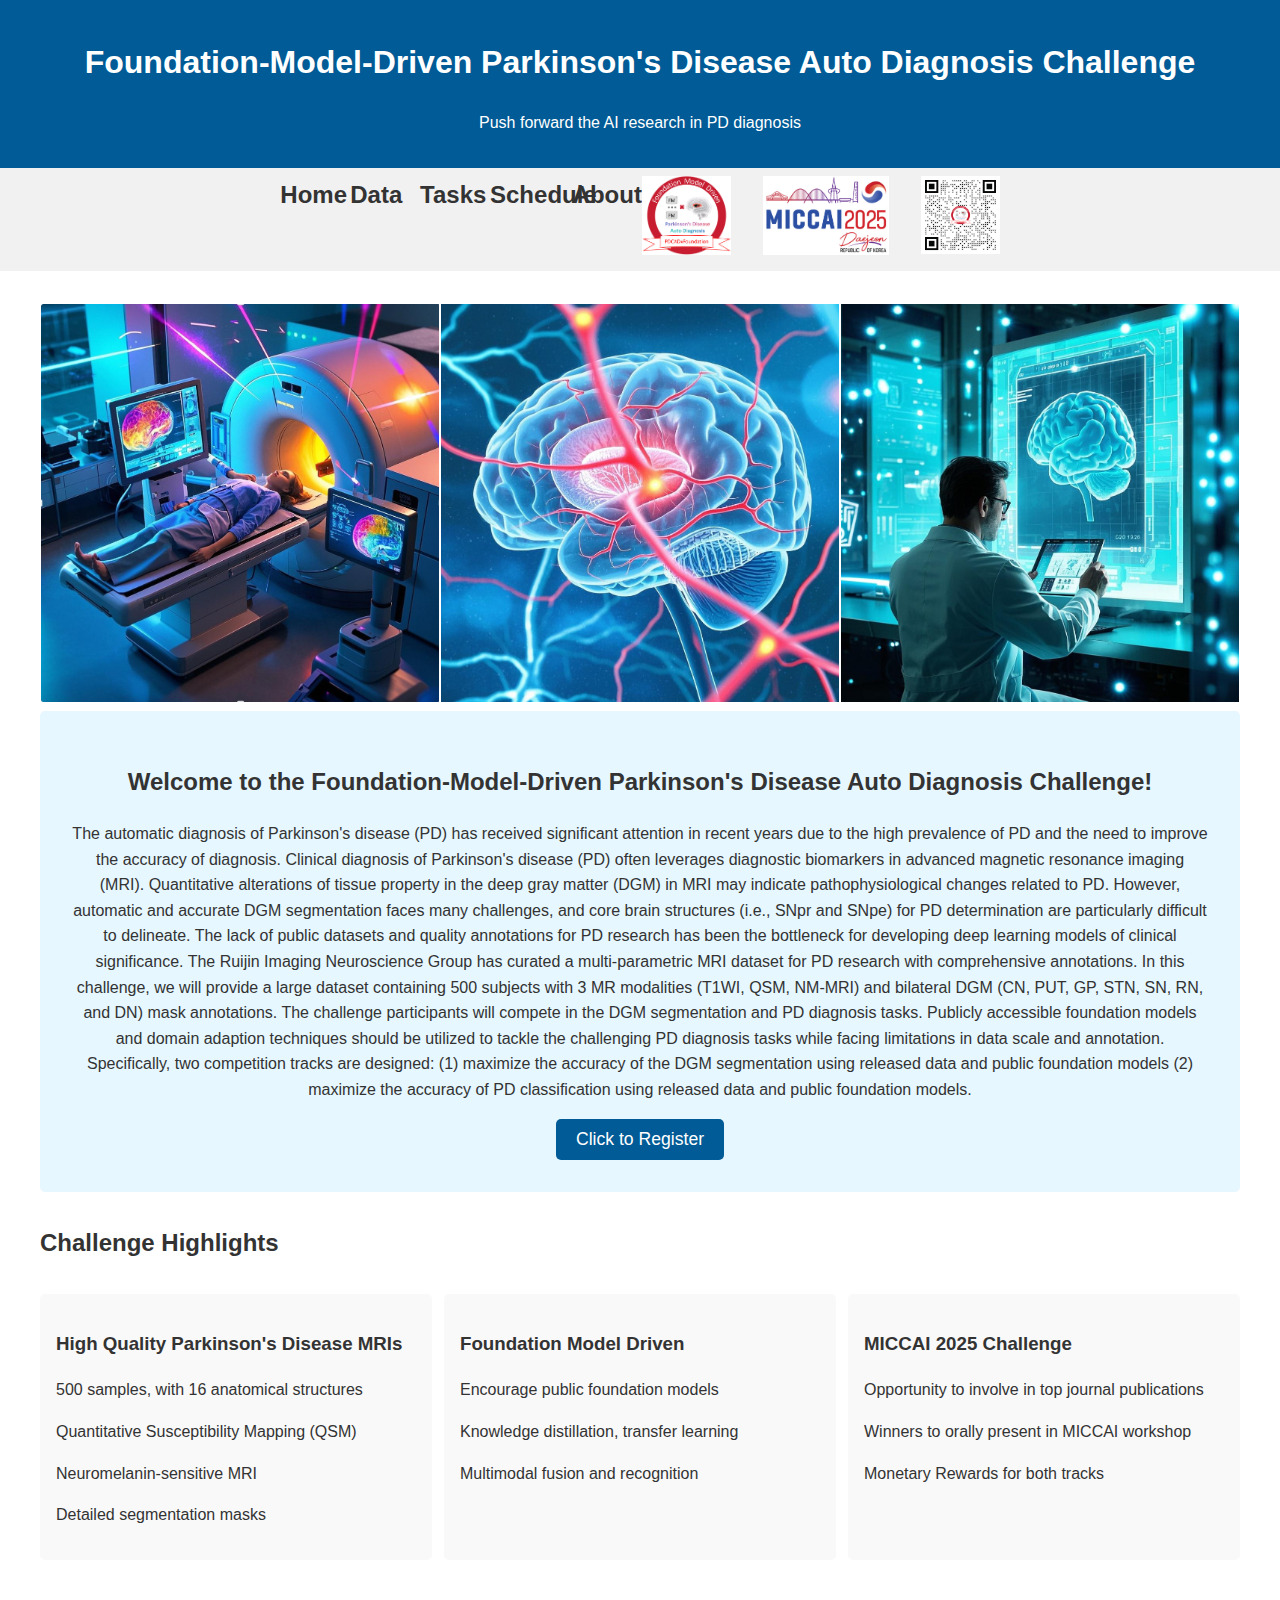
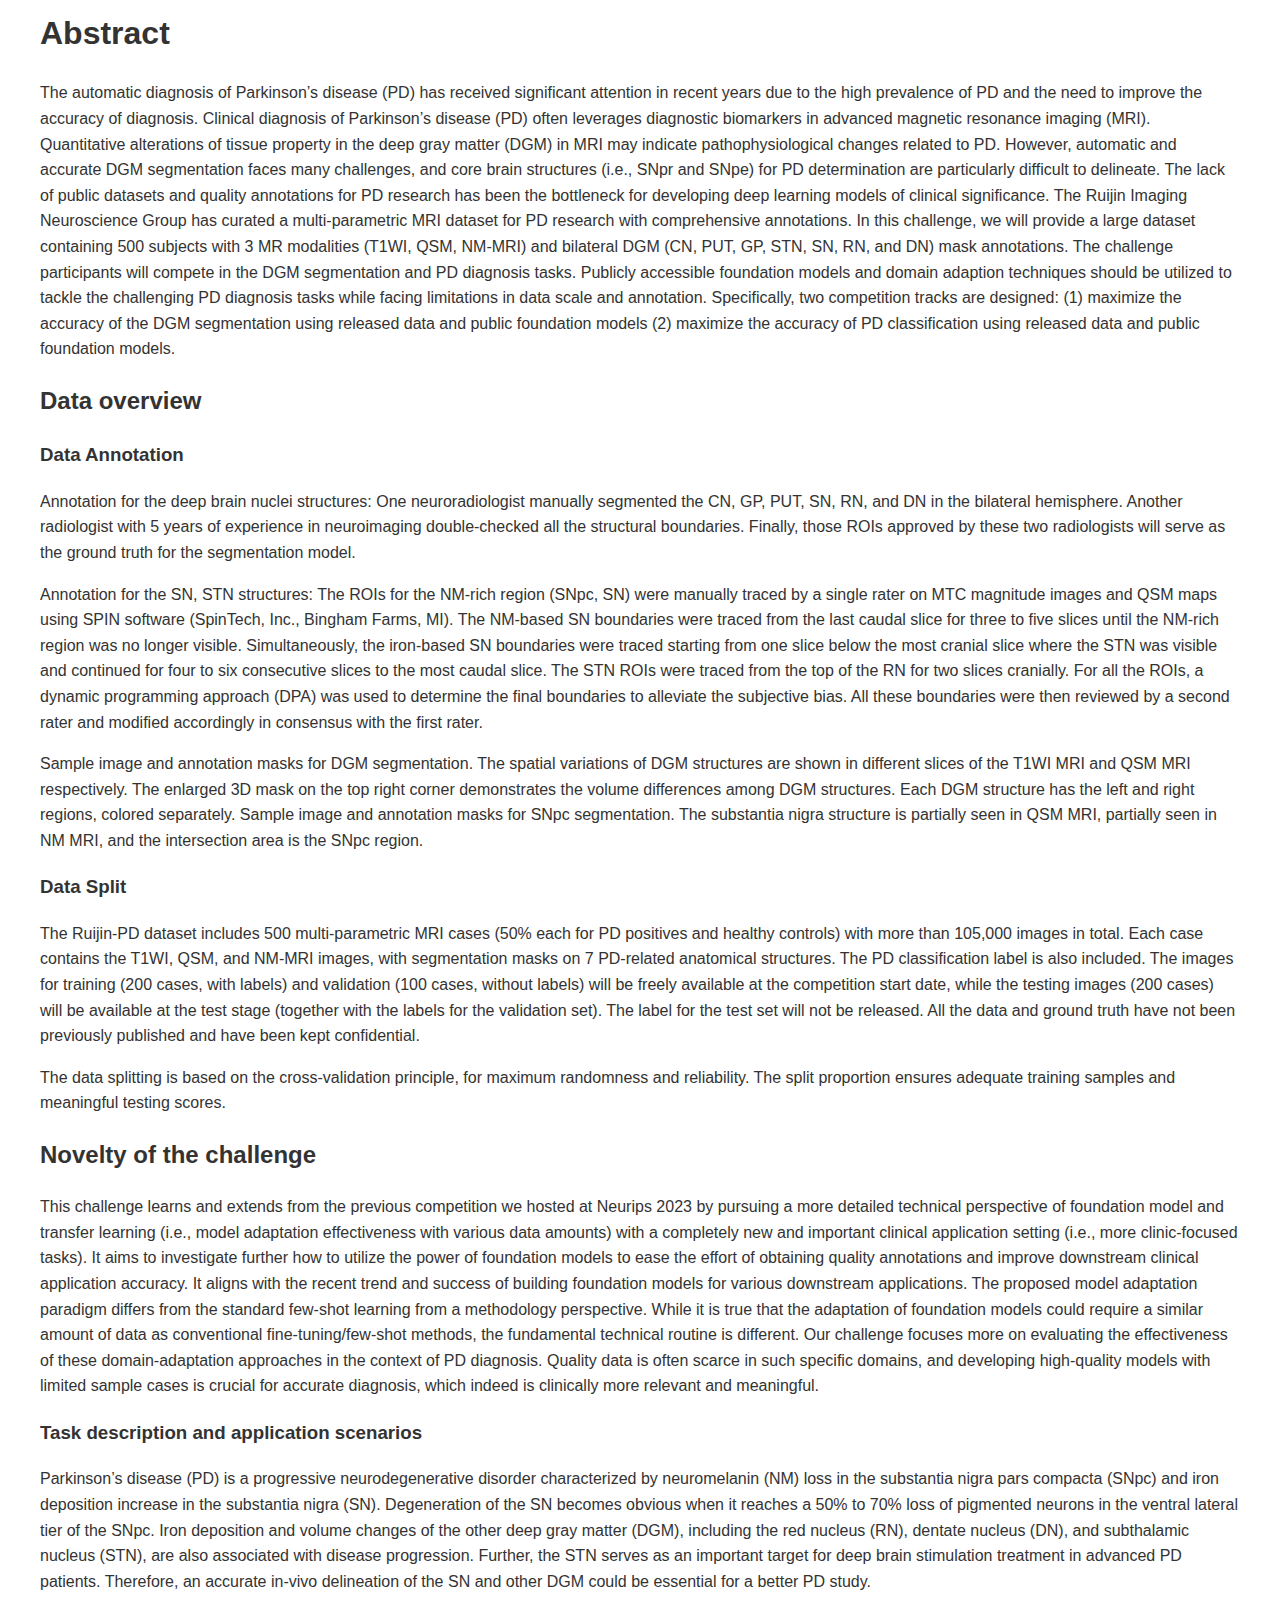
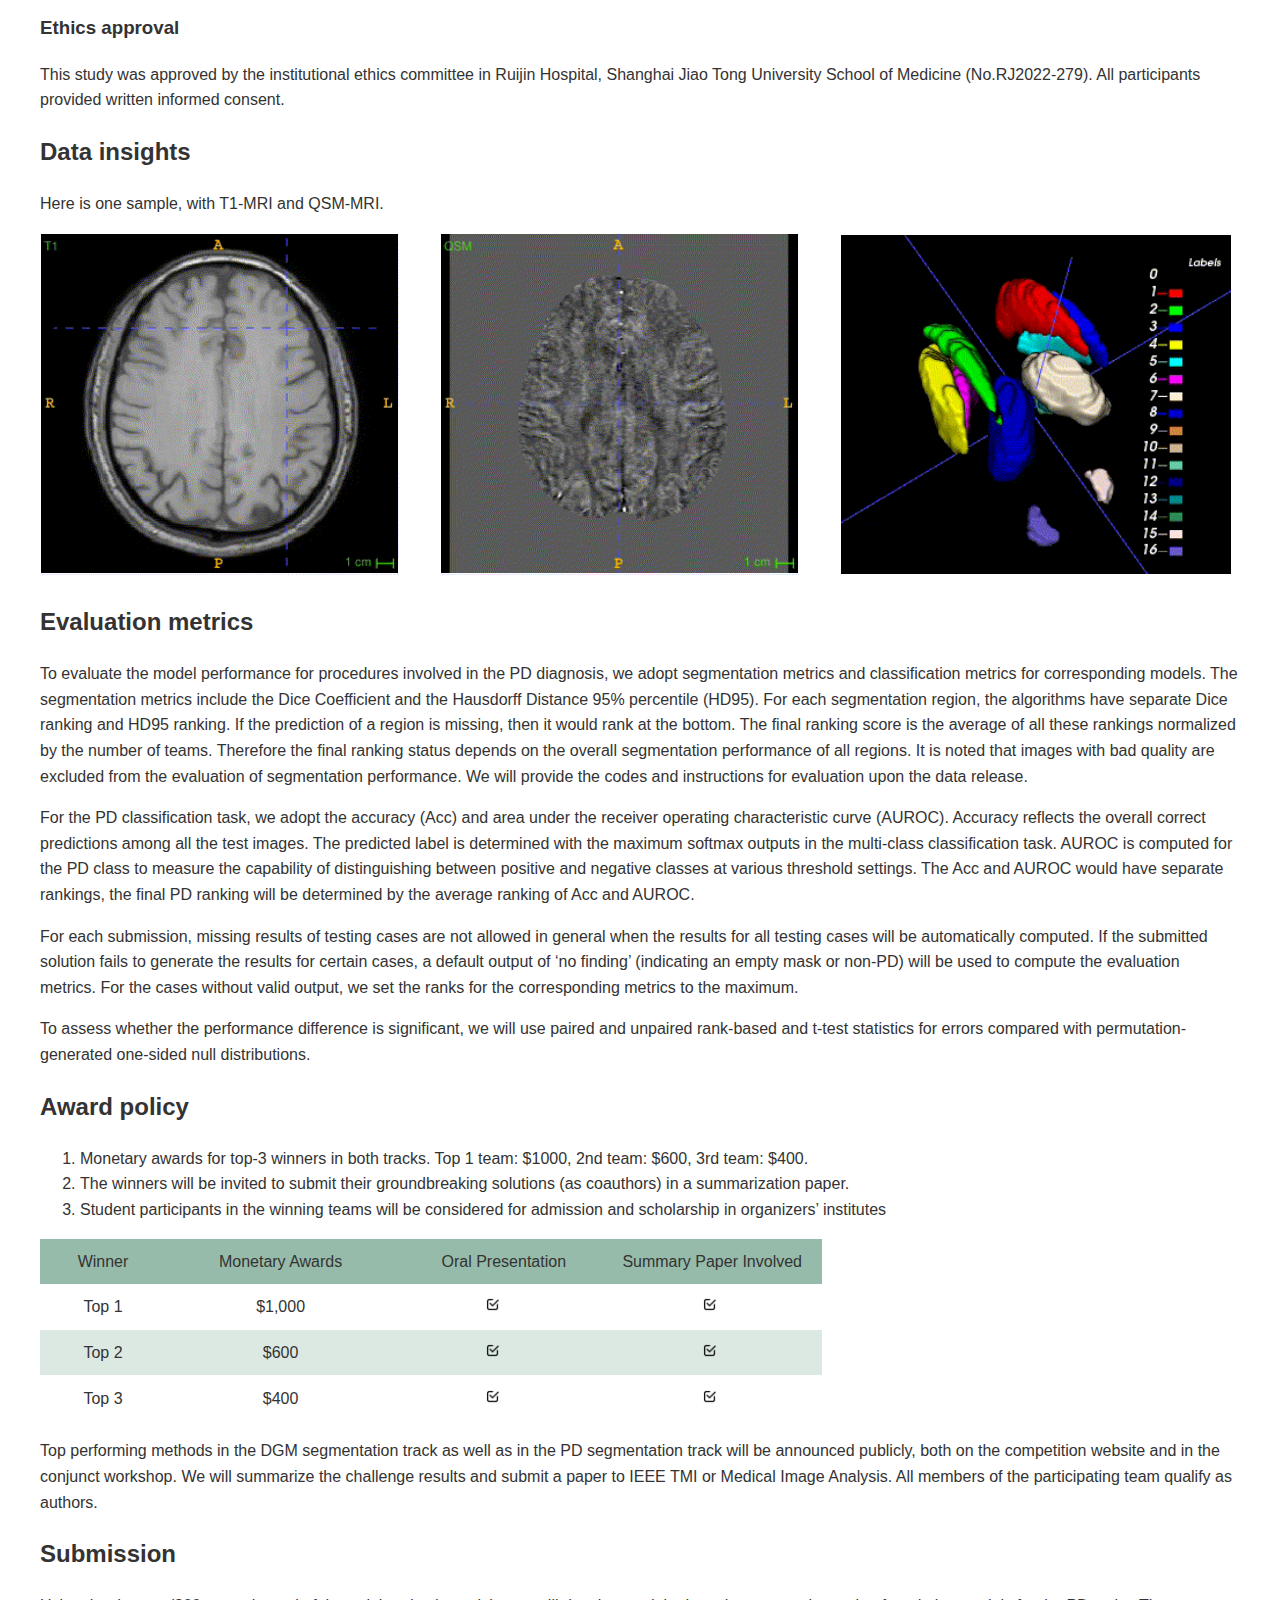
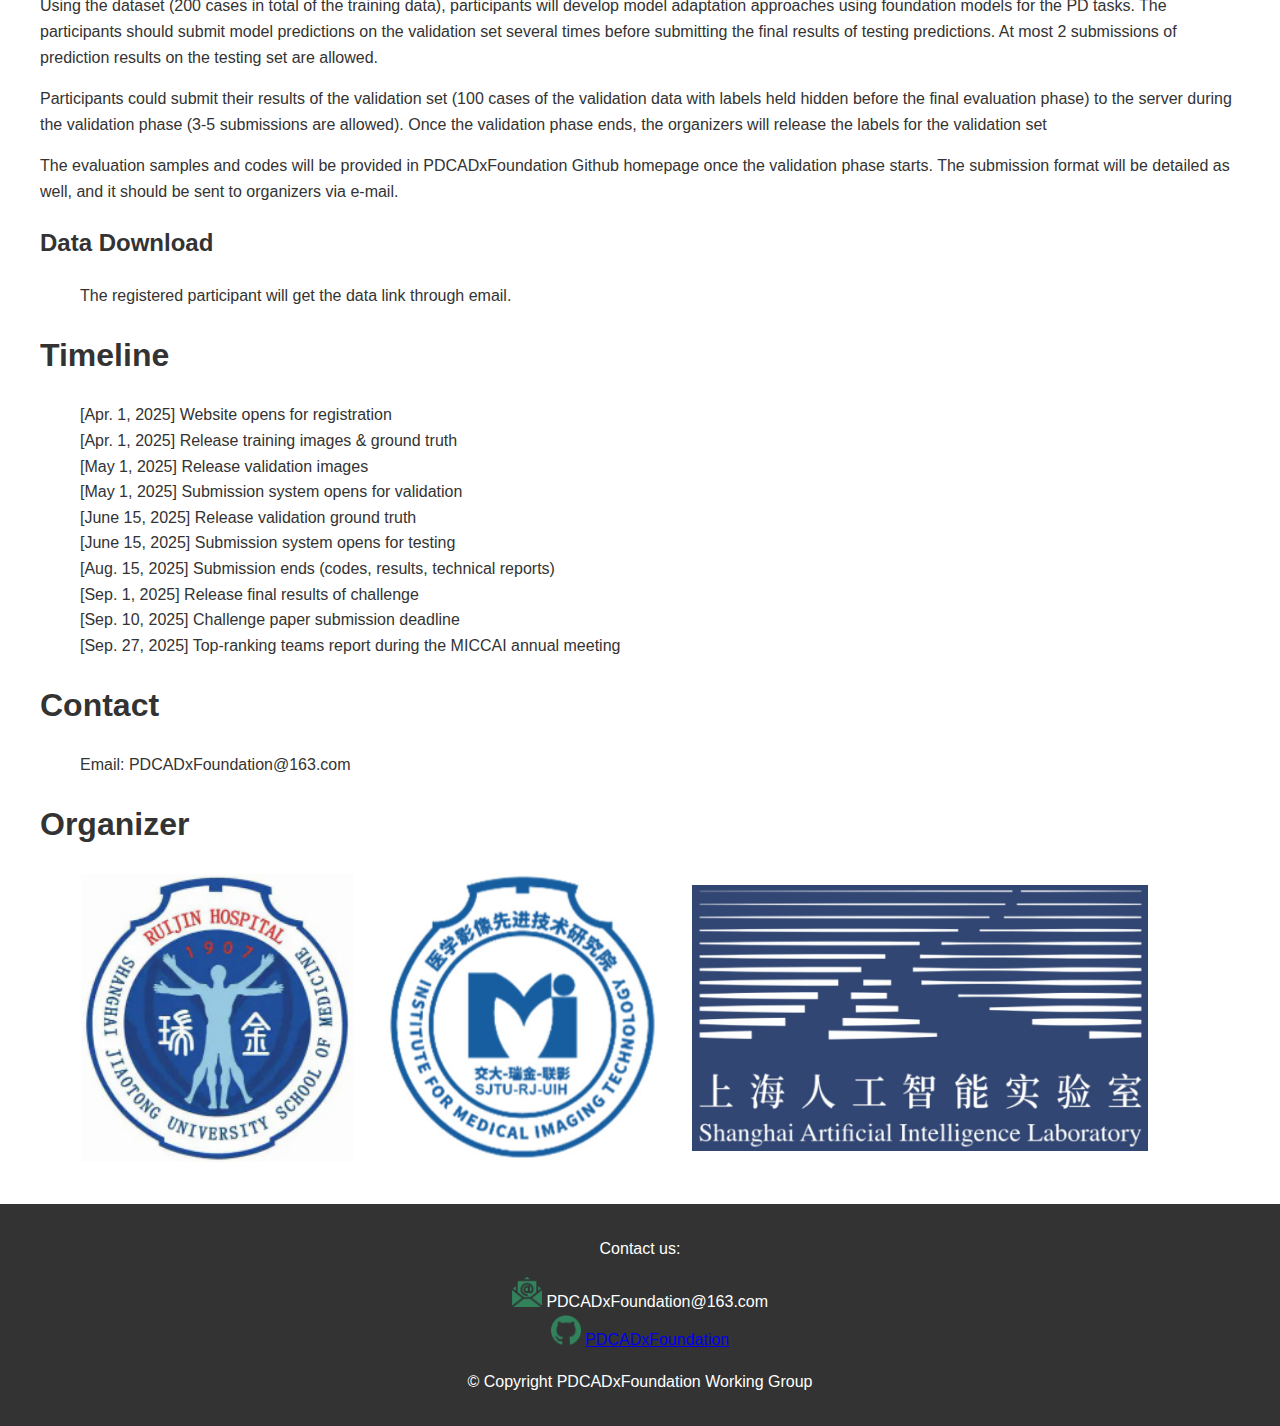
==== commit d579c05f: "PDCADxFoundation" ====
--- a/challenges/PDCADxFoundation-MICCAI2025/index.html
+++ b/challenges/PDCADxFoundation-MICCAI2025/index.html
@@ -216,7 +216,7 @@
         <tr>
             <td  style="width: 25%;"> <img style="width:90%;"  src="images/pd-t1.gif" alt="Ruijin Hospital" /></td>
             <td  style="width: 25%;"> <img style="width:90%;"  src="images/pd-qsm.gif"  alt="Ruijin-IMIT" /></td>
-            <td  style="width: 25%;"> <img style="width:90%;"  src="images/pd-segments.gif"  alt="Shanghai-AI-Lab" /></td>
+            <td  style="width: 25%;"> <img style="width:98%;"  src="images/pd-segments.gif"  alt="Shanghai-AI-Lab" /></td>
         </tr>
         </table>
 
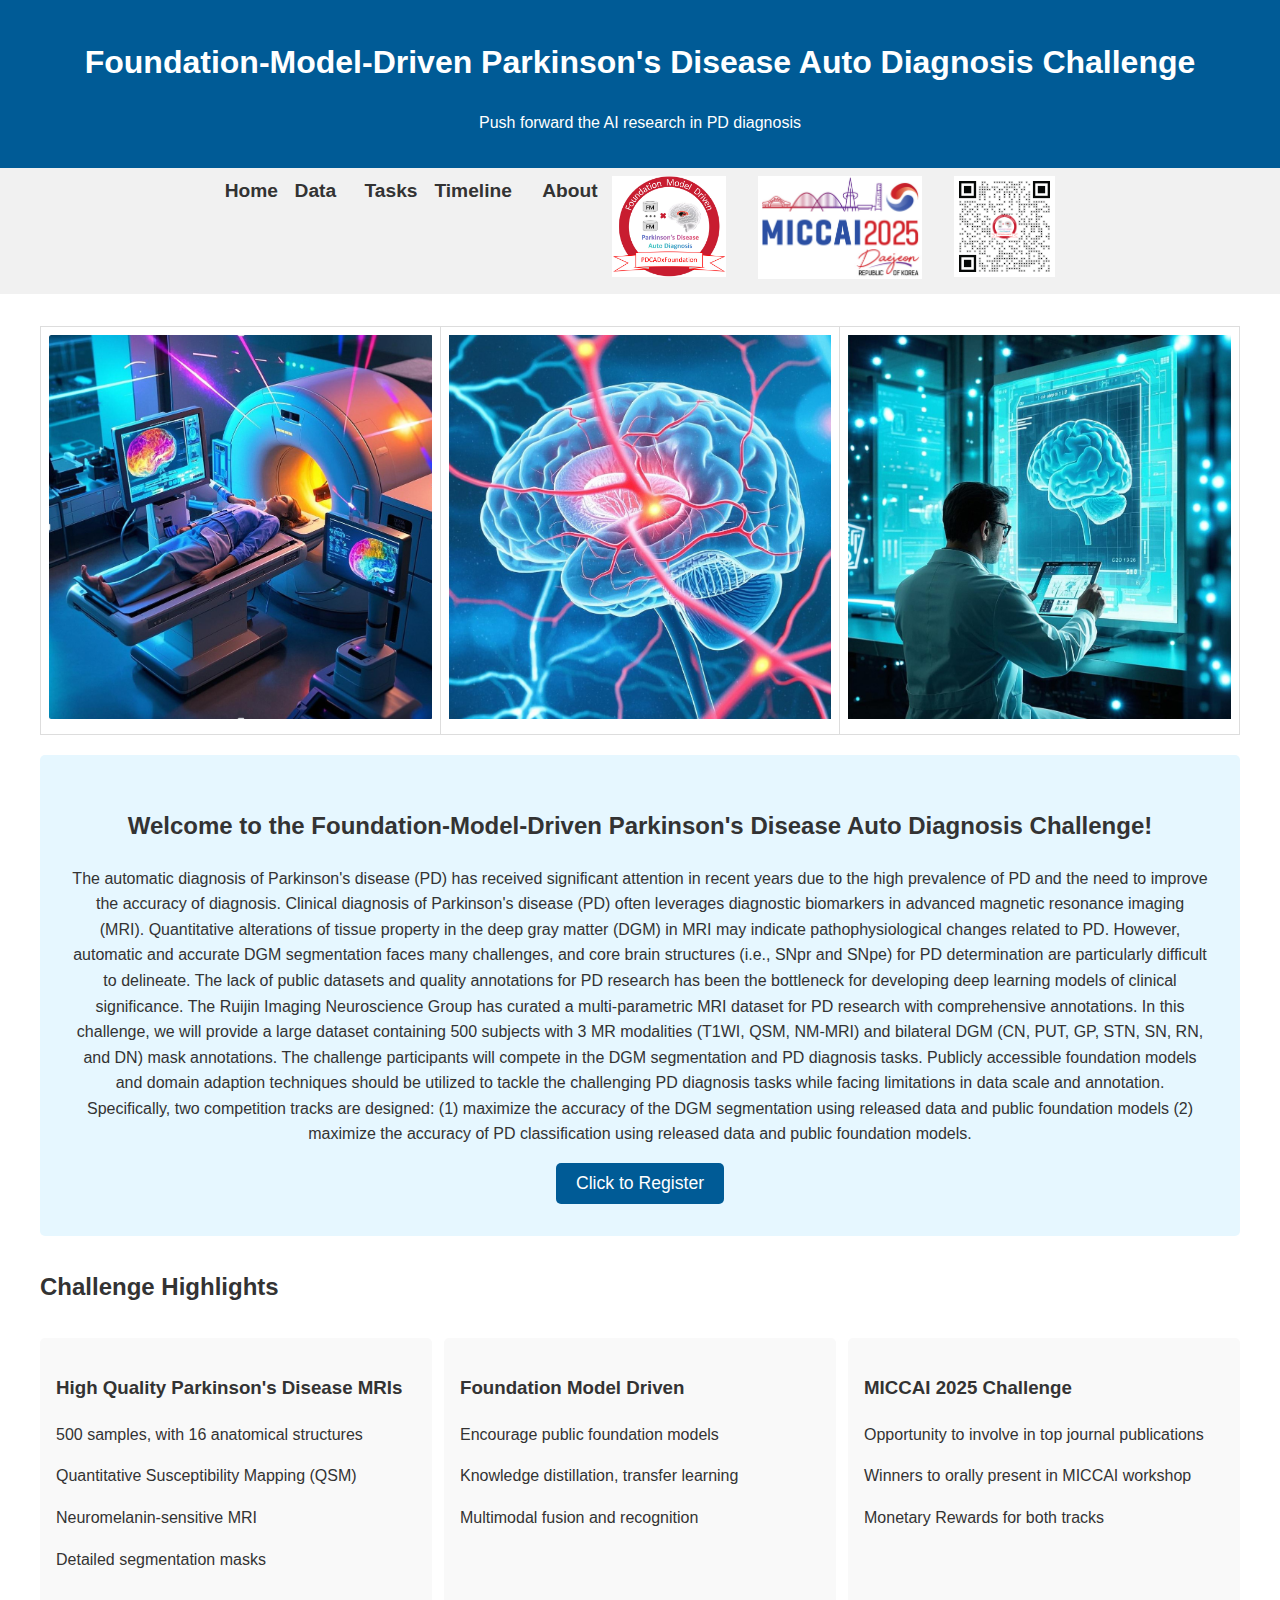
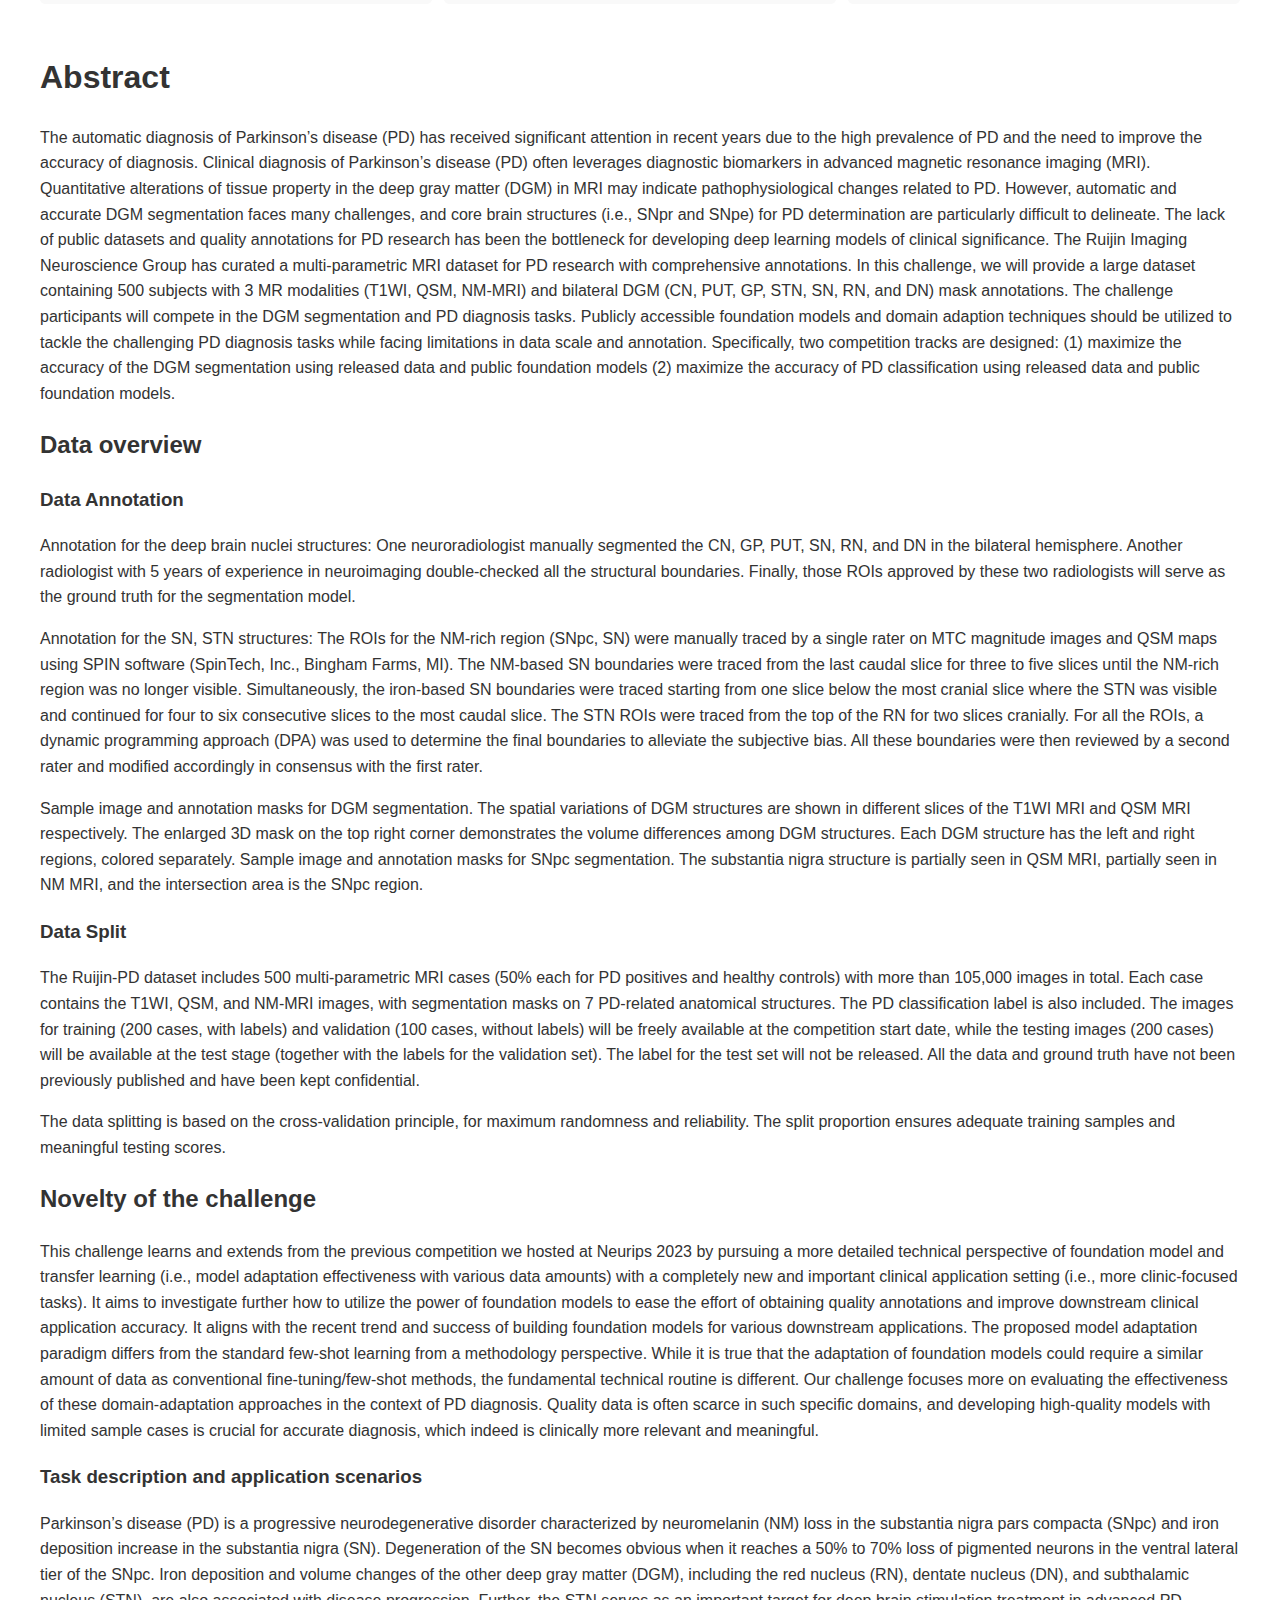
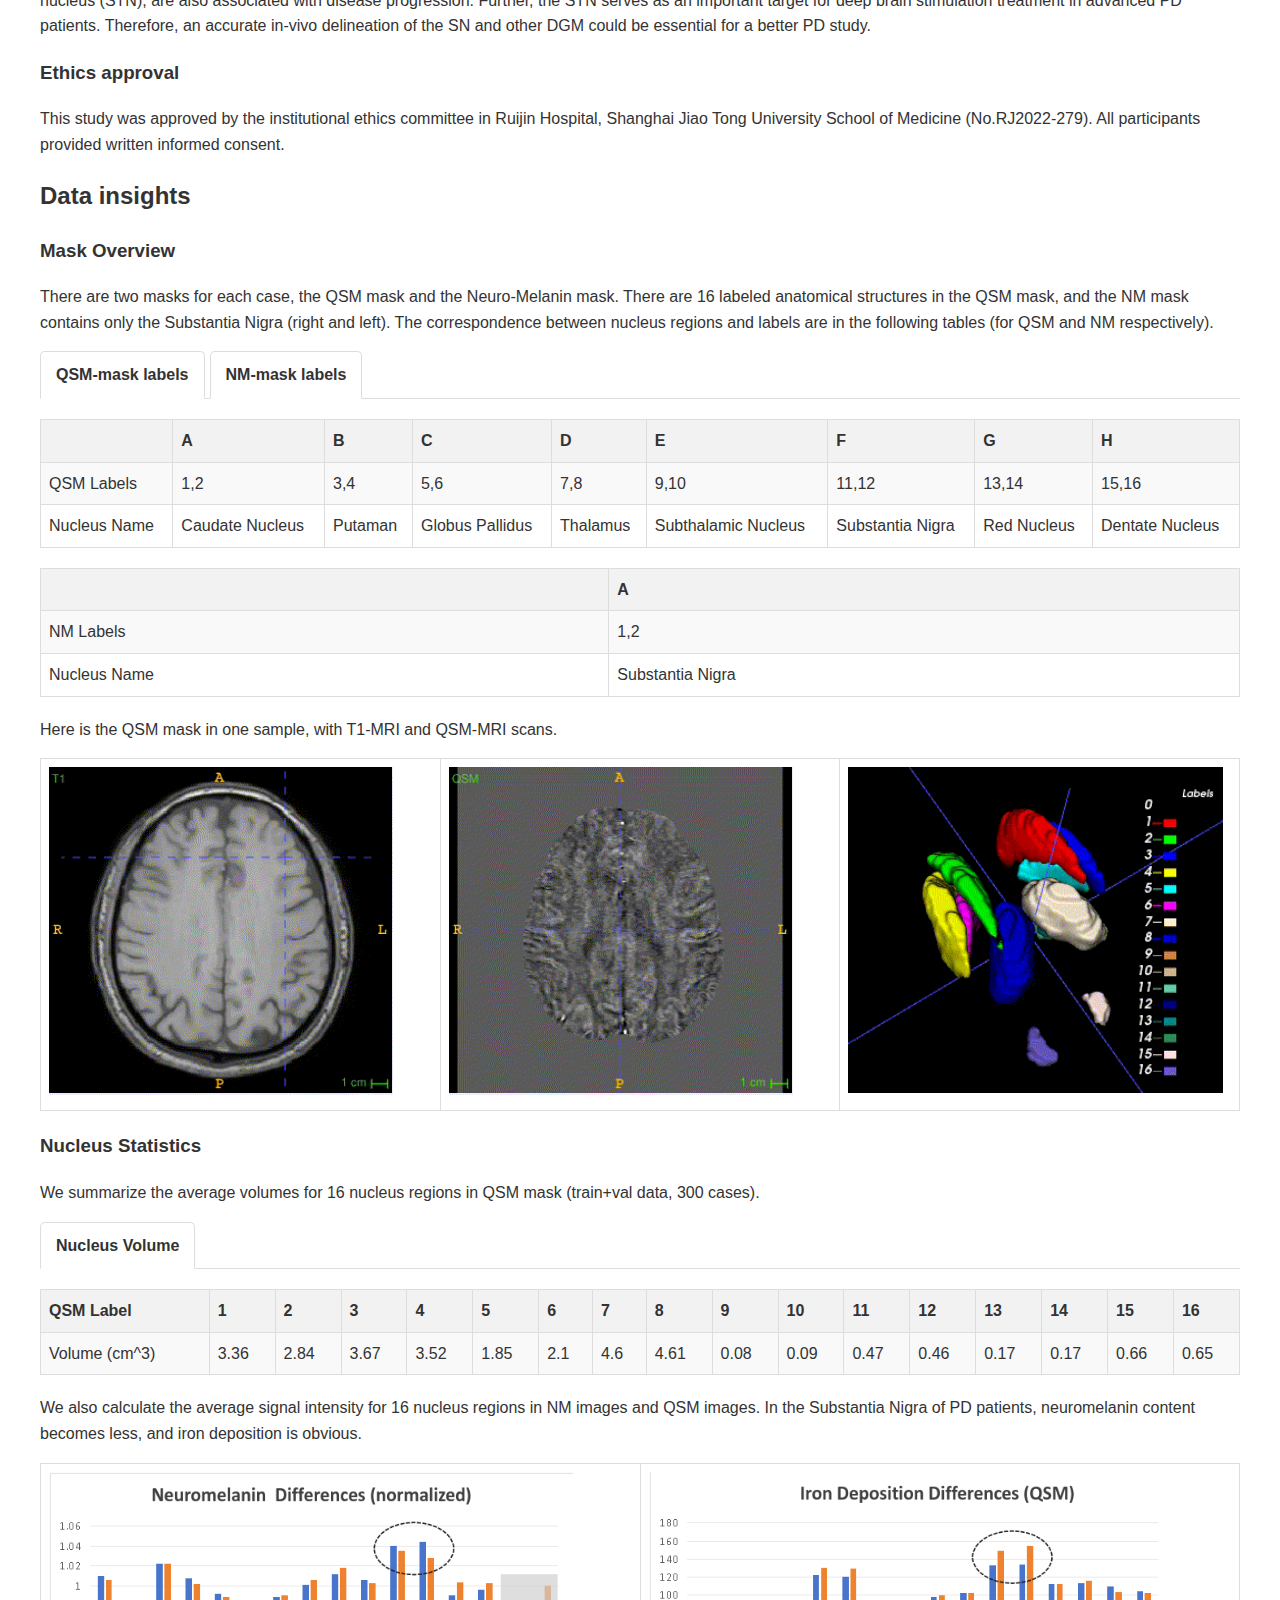
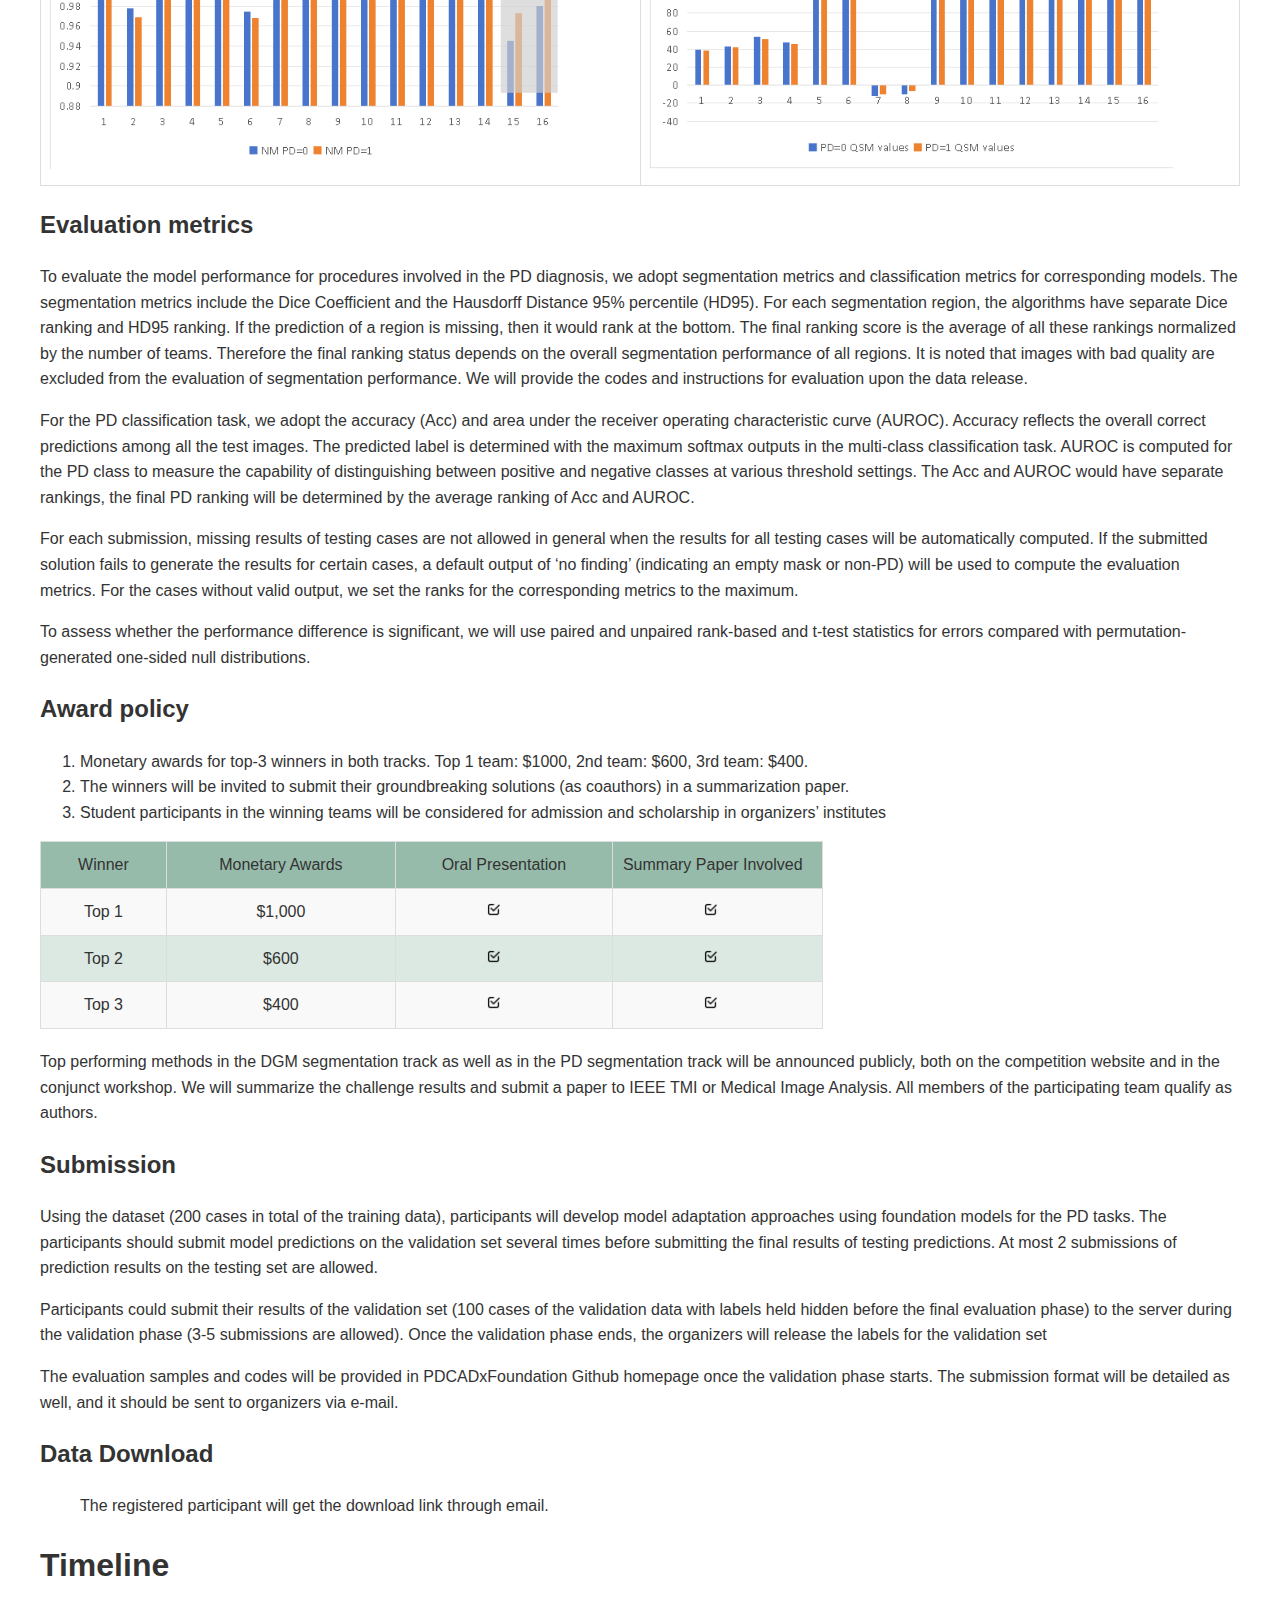
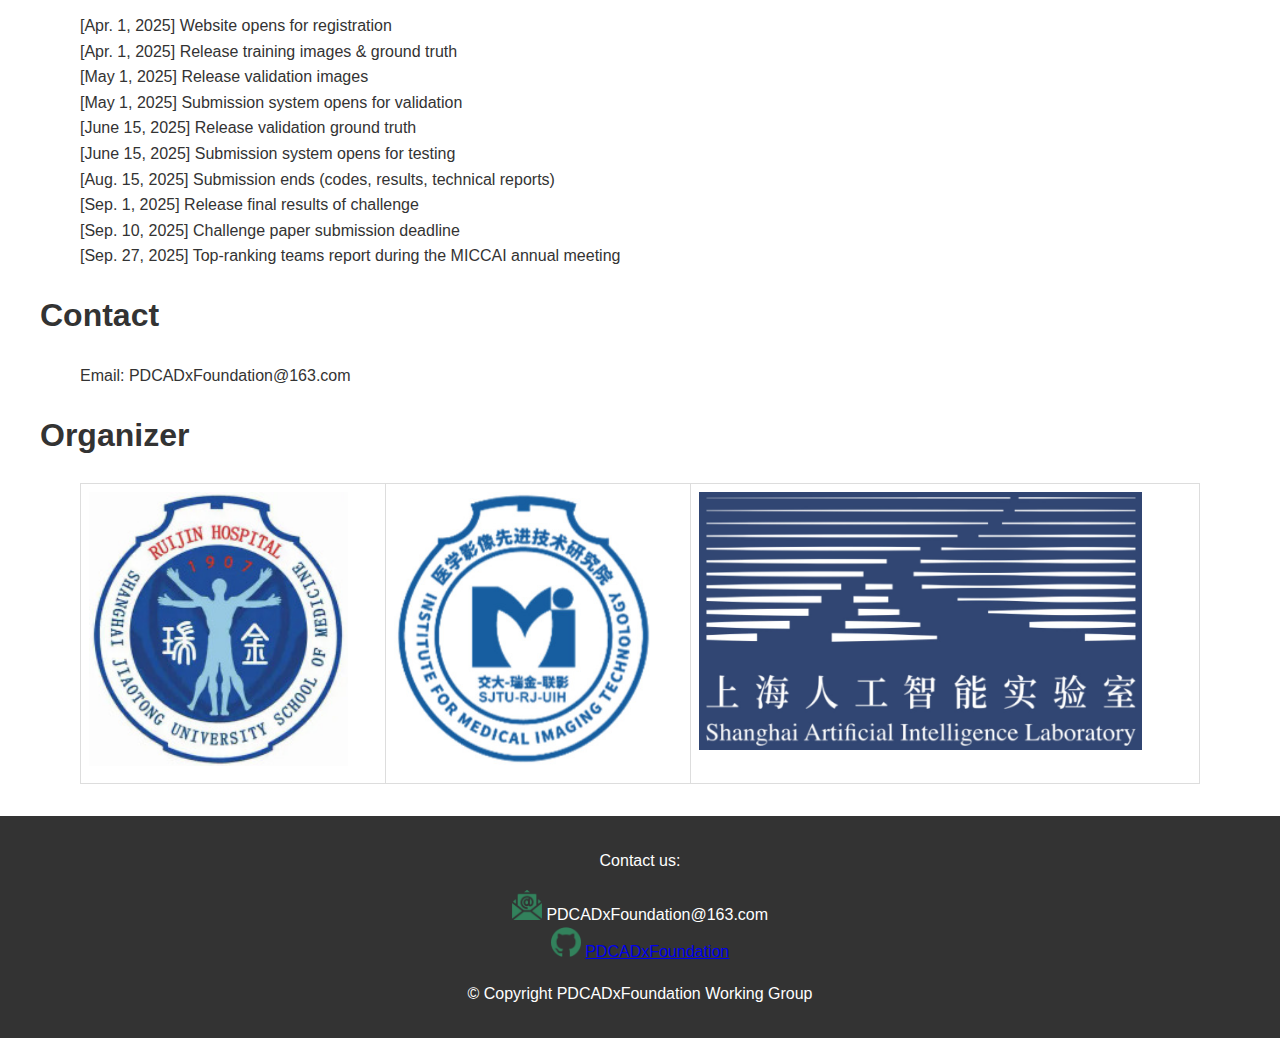
==== commit d2a1ccc9: "PDCADxFoundation" ====
--- a/challenges/PDCADxFoundation-MICCAI2025/index.html
+++ b/challenges/PDCADxFoundation-MICCAI2025/index.html
@@ -106,6 +106,69 @@
   }
 
 
+
+
+
+    .tabs {
+      display: flex;
+      border-bottom: 1px solid #ddd;
+      margin-bottom: 20px;
+    }
+    .tab {
+      padding: 10px 15px;
+      cursor: pointer;
+      background-color: #f1f1f1;
+      border: 1px solid #ddd;
+      border-bottom: none;
+      margin-right: 5px;
+      border-radius: 5px 5px 0 0;
+    }
+    .tab.active {
+      background-color: #fff;
+      border-bottom: 1px solid #fff;
+      margin-bottom: -1px;
+      font-weight: bold;
+    }
+    .sheet {
+      display: none;
+    }
+    .sheet.active {
+      display: block;
+    }
+    table {
+      border-collapse: collapse;
+      width: 100%;
+      margin-bottom: 20px;
+    }
+    th {
+      background-color: #f2f2f2;
+      text-align: left;
+      padding: 8px;
+      border: 1px solid #ddd;
+      font-weight: bold;
+    }
+    td {
+      padding: 8px;
+      border: 1px solid #ddd;
+      vertical-align: top;
+    }
+    tr:nth-child(even) {
+      background-color: #f9f9f9;
+    }
+    tr:hover {
+      background-color: #f1f1f1;
+    }
+    .sheet-title {
+      font-size: 18px;
+      font-weight: bold;
+      margin-bottom: 10px;
+    }
+    img {
+      max-width: 100%;
+    }
+
+
+
     </style>
 
 
@@ -120,14 +183,14 @@
     <nav>
         <ul>
 
-            <li style="width: 3%;"><a href="index.html"  style="font-size: 1.5rem;">Home</a></li>
-            <li style="width: 3%;"><a href="dataset.html"  style="font-size: 1.5rem;">Data</a></li>
-            <li style="width: 3%;"><a href="tasks.html" style="font-size: 1.5rem;">Tasks</a></li>
-            <li style="width: 4%;"><a href="schedule.html" style="font-size: 1.5rem;">Schedule</a></li>
-            <li style="width: 3%;"><a href="about.html" style="font-size: 1.5rem;">About</a></li>
-            <li  style="width: 7%;"><img src="images/PDCADxFoundation_logo.jpg" style="width:100%;"  alt="Analysis" /></li>
-            <li  style="width: 10%;"><a href="https://conferences.miccai.org/2025/en/default.asp"><img style="width:100%;" src="images/MICCAI2025_logo.jpg"  alt="Analysis" /> </a>  </li>
-            <li  style="width: 6.2%;"><img src="images/PDCADxFoundation-ORcode_small.jpg" style="width:100%;"   alt="Analysis" /></li>
+            <li style="width: 3%;"><a href="index.html"  style="font-size: 1.2rem;">Home</a></li>
+            <li style="width: 3%;"><a href="dataset.html"  style="font-size: 1.2rem;">Data</a></li>
+            <li style="width: 3%;"><a href="tasks.html" style="font-size: 1.2rem;">Tasks</a></li>
+            <li style="width: 6%;"><a href="schedule.html" style="font-size: 1.2rem;">Timeline</a></li>
+            <li style="width: 3%;"><a href="about.html" style="font-size: 1.2rem;">About</a></li>
+            <li  style="width: 9%;"><img src="images/PDCADxFoundation_logo.jpg" style="width:100%;"  alt="Analysis" /></li>
+            <li  style="width: 13%;"><a href="https://conferences.miccai.org/2025/en/default.asp"><img style="width:100%;" src="images/MICCAI2025_logo.jpg"  alt="Analysis" /> </a>  </li>
+            <li  style="width: 8%;"><img src="images/PDCADxFoundation-ORcode_small.jpg" style="width:100%;"   alt="Analysis" /></li>
         </ul>
     </nav>
 
@@ -211,15 +274,51 @@
 <p>This study was approved by the institutional ethics committee in Ruijin Hospital, Shanghai Jiao Tong University School of Medicine (No.RJ2022-279). All participants provided written informed consent.</p>
 
 <h2 id="data-insights">Data insights</h2>
-            <p>Here is one sample, with T1-MRI and QSM-MRI.</p>
-                        <table>
+            <h3 id="mask-overview">Mask Overview</h3>
+            <p>There are two masks for each case, the QSM mask and the Neuro-Melanin mask.
+                There are 16 labeled anatomical structures in the QSM mask, and the NM mask contains only the Substantia Nigra (right and left).
+                The correspondence between nucleus regions and labels are in the following tables (for QSM and NM respectively).</p>
+
+  <div class="tabs">
+    <div class="tab active" onclick="switchTab('QSM-mask labels')">QSM-mask labels</div>
+    <div class="tab active" onclick="switchTab('NM-mask labels')">NM-mask labels</div>
+  </div>
+
+  <div id="QSM-mask labels" class="sheet active">
+    <table><tr><th>  </th><th>A</th><th>B</th><th>C</th><th>D</th><th>E</th><th>F</th><th>G</th><th>H</th></tr><tr><td>QSM Labels</td><td>1,2</td><td>3,4</td><td>5,6</td><td>7,8</td><td>9,10</td><td>11,12</td><td>13,14</td><td>15,16</td></tr><tr><td>Nucleus Name</td><td>Caudate Nucleus</td><td>Putaman</td><td>Globus Pallidus</td><td>Thalamus</td><td>Subthalamic Nucleus</td><td>Substantia Nigra</td><td>Red Nucleus</td><td>Dentate Nucleus</td></tr></table>
+  </div>
+
+
+  <div id="NM-mask labels" class="sheet active">
+    <table><tr><th>  </th><th>A</th></tr><tr><td>NM Labels</td><td>1,2</td></tr><tr><td>Nucleus Name</td><td>Substantia Nigra</td></tr></table>
+  </div>
+
+      <p>Here is the QSM mask in one sample, with T1-MRI and QSM-MRI scans.</p>
+
+        <table>
         <tr>
             <td  style="width: 25%;"> <img style="width:90%;"  src="images/pd-t1.gif" alt="Ruijin Hospital" /></td>
             <td  style="width: 25%;"> <img style="width:90%;"  src="images/pd-qsm.gif"  alt="Ruijin-IMIT" /></td>
             <td  style="width: 25%;"> <img style="width:98%;"  src="images/pd-segments.gif"  alt="Shanghai-AI-Lab" /></td>
         </tr>
         </table>
-
+    <h3 id="nucleus-statistics">Nucleus Statistics</h3>
+     <p>We summarize the average volumes for 16 nucleus regions in QSM mask (train+val data, 300 cases).</p>
+    <div class="tabs">
+    <div class="tab active" onclick="switchTab('Nucleus Volume')">Nucleus Volume</div>
+  </div>
+
+  <div id="Nucleus Volume" class="sheet active">
+    <table><tr><th>QSM Label</th><th>1</th><th>2</th><th>3</th><th>4</th><th>5</th><th>6</th><th>7</th><th>8</th><th>9</th><th>10</th><th>11</th><th>12</th><th>13</th><th>14</th><th>15</th><th>16</th></tr><tr><td>Volume (cm^3)</td><td>3.36</td><td>2.84</td><td>3.67</td><td>3.52</td><td>1.85</td><td>2.1</td><td>4.6</td><td>4.61</td><td>0.08</td><td>0.09</td><td>0.47</td><td>0.46</td><td>0.17</td><td>0.17</td><td>0.66</td><td>0.65</td></tr></table>
+  </div>
+
+            <p>We also calculate the average signal intensity for 16 nucleus regions in NM images and QSM images. In the Substantia Nigra of PD patients, neuromelanin content becomes less, and iron deposition is obvious. </p>
+        <table>
+        <tr>
+            <td  style="width: 48%;"> <img style="width:90%;"  src="images/NM_stats.png" alt="Ruijin Hospital" /></td>
+            <td  style="width: 48%;"> <img style="width:90%;"  src="images/QSM_stats.png"  alt="Ruijin-IMIT" /></td>
+        </tr>
+        </table>
 
 
 
@@ -305,7 +404,7 @@
 <p>The evaluation samples and codes will be provided in PDCADxFoundation Github homepage once the validation phase starts. The submission format will be detailed as well, and it should be sent to organizers via e-mail.</p>
 <h2 id="data-download">Data Download</h2>
 <blockquote>
-<p>The registered participant will get the data link through email. </p>
+<p>The registered participant will get the download link through email. </p>
 </blockquote>
 <h1 id="timeline">Timeline</h1>
 <blockquote>
@@ -427,5 +526,34 @@
   </footer>
 
 
+
+  <script>
+      // do nothing 20250409
+    function switchTab(sheetName) {
+        return
+      // 隐藏所有工作表
+      const sheets = document.getElementsByClassName('sheet');
+      for (let i = 0; i < sheets.length; i++) {
+        sheets[i].classList.remove('active');
+      }
+
+      // 取消所有标签的活动状态
+      const tabs = document.getElementsByClassName('tab');
+      for (let i = 0; i < tabs.length; i++) {
+        tabs[i].classList.remove('active');
+      }
+
+      // 显示选中的工作表
+      document.getElementById(sheetName).classList.add('active');
+
+      // 设置选中标签的活动状态
+      const clickedTab = Array.from(tabs).find(tab => tab.textContent === sheetName);
+      if (clickedTab) {
+        clickedTab.classList.add('active');
+      }
+    }
+  </script>
+
+
 </body>
 </html>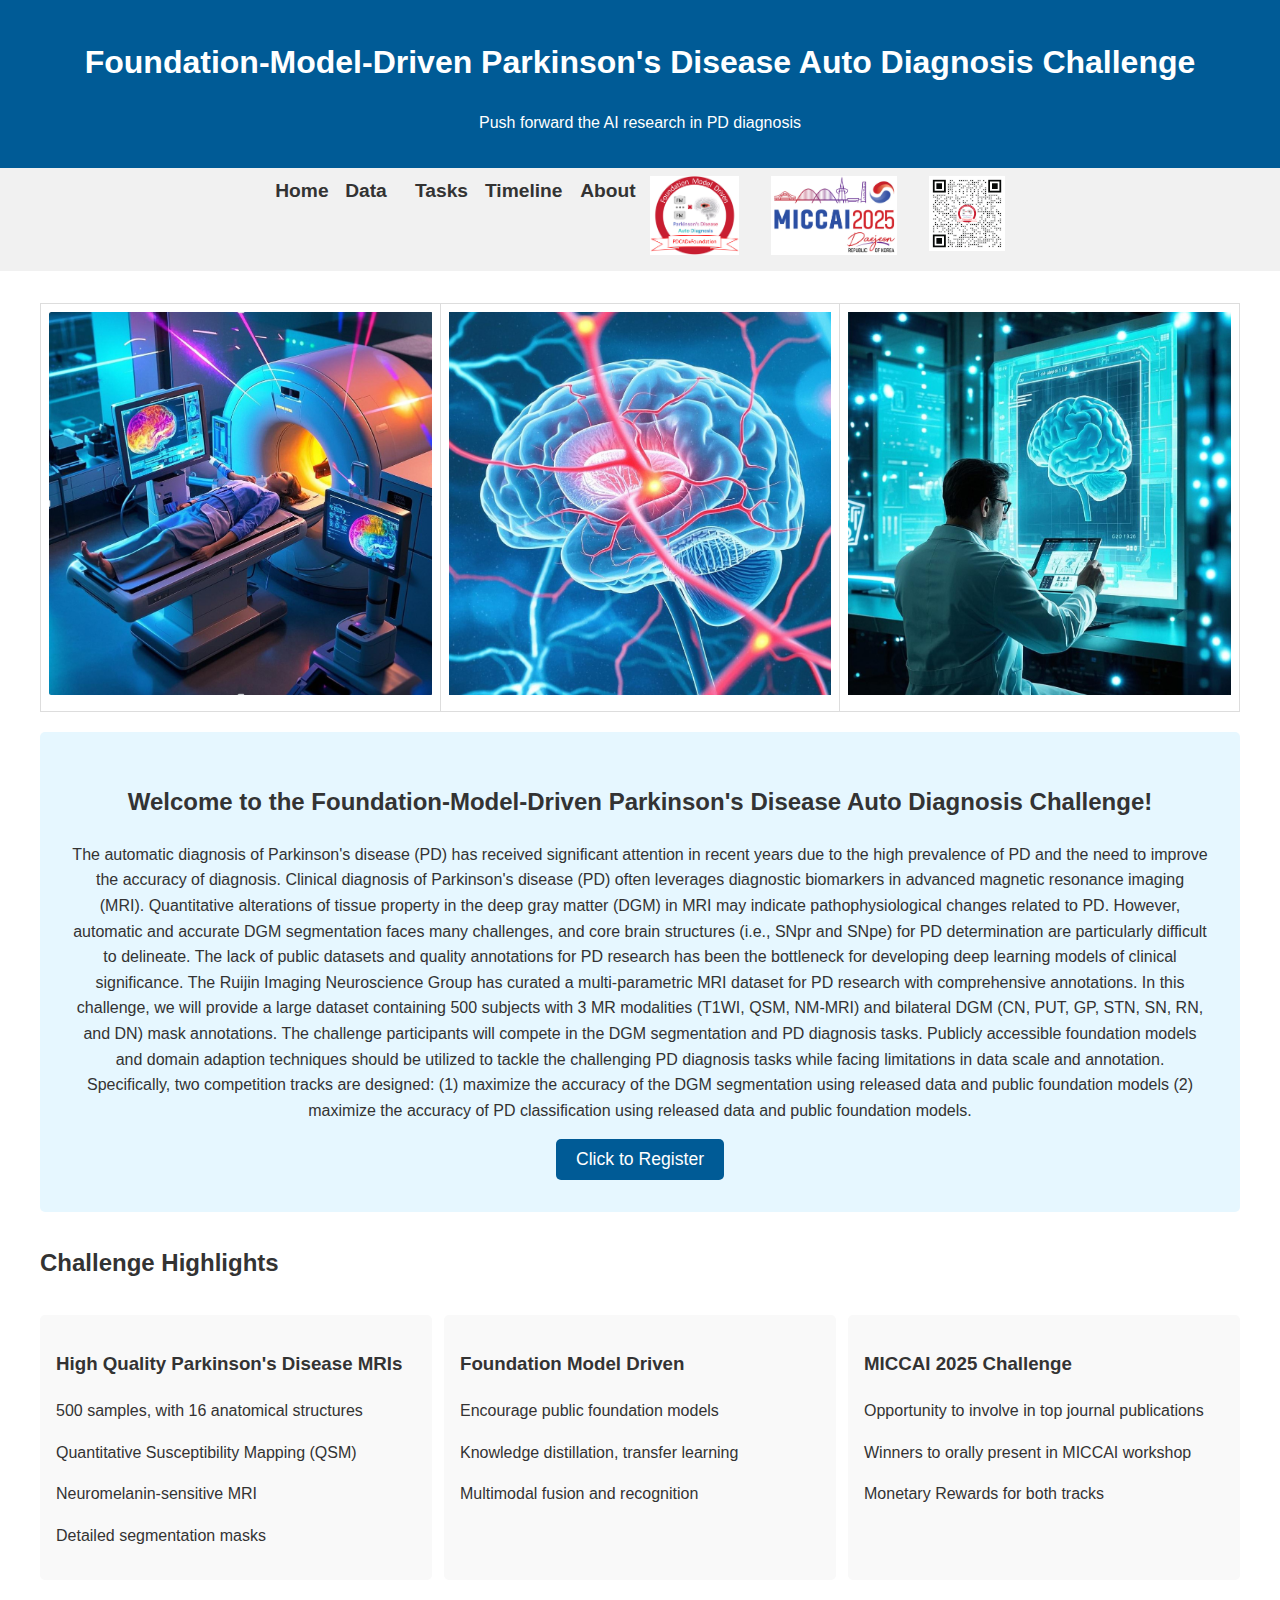
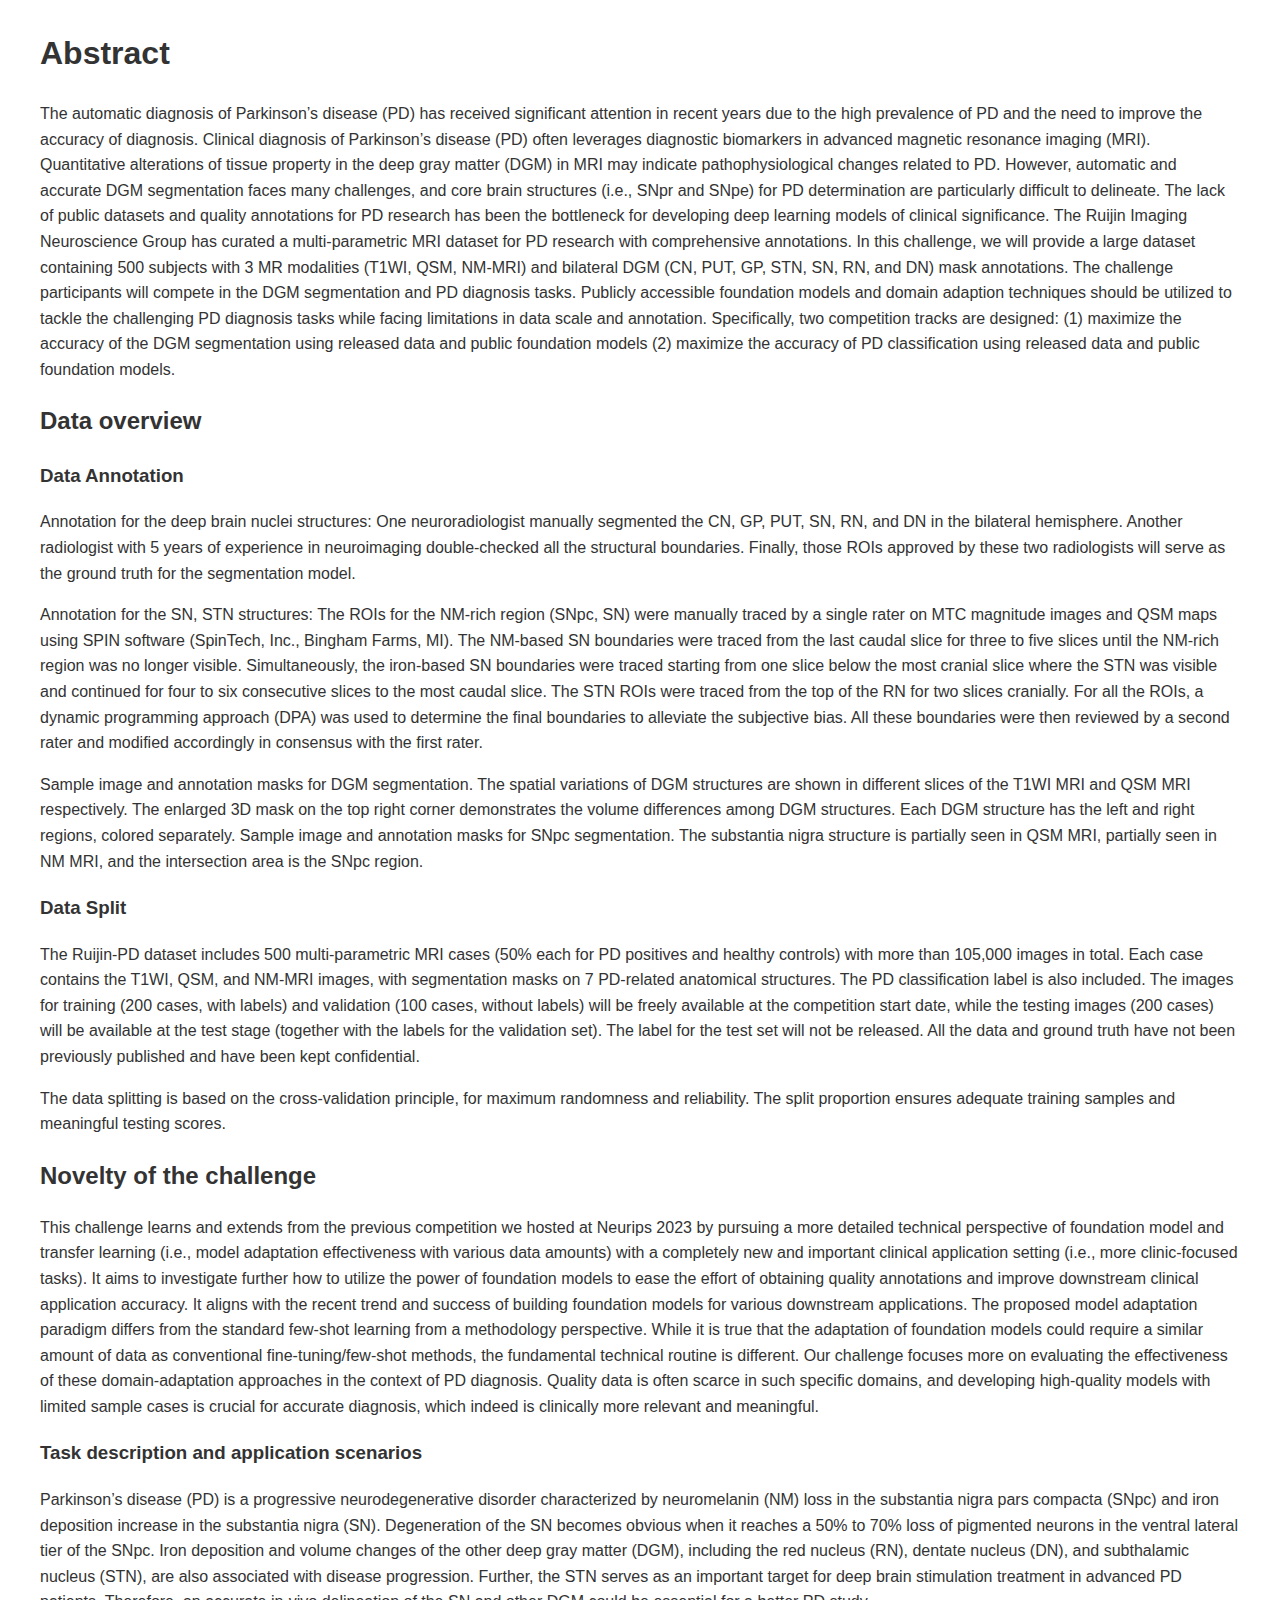
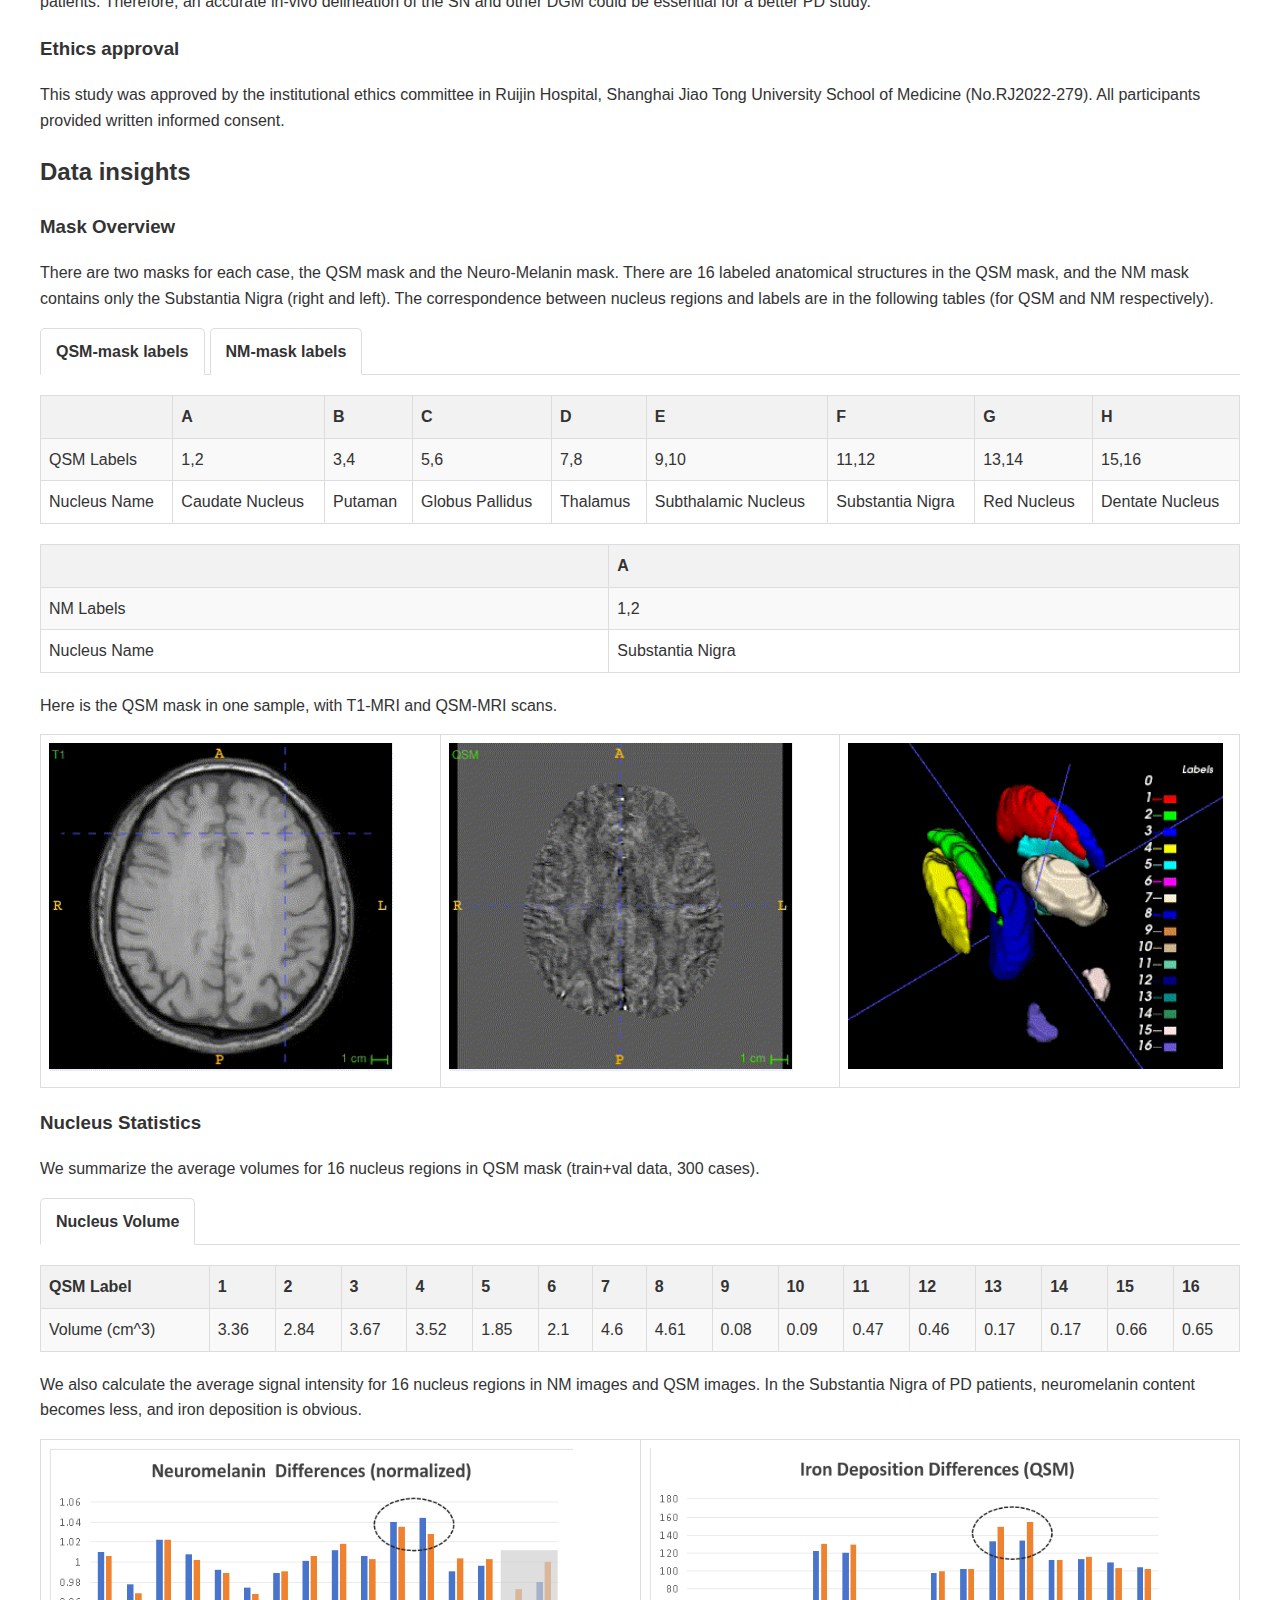
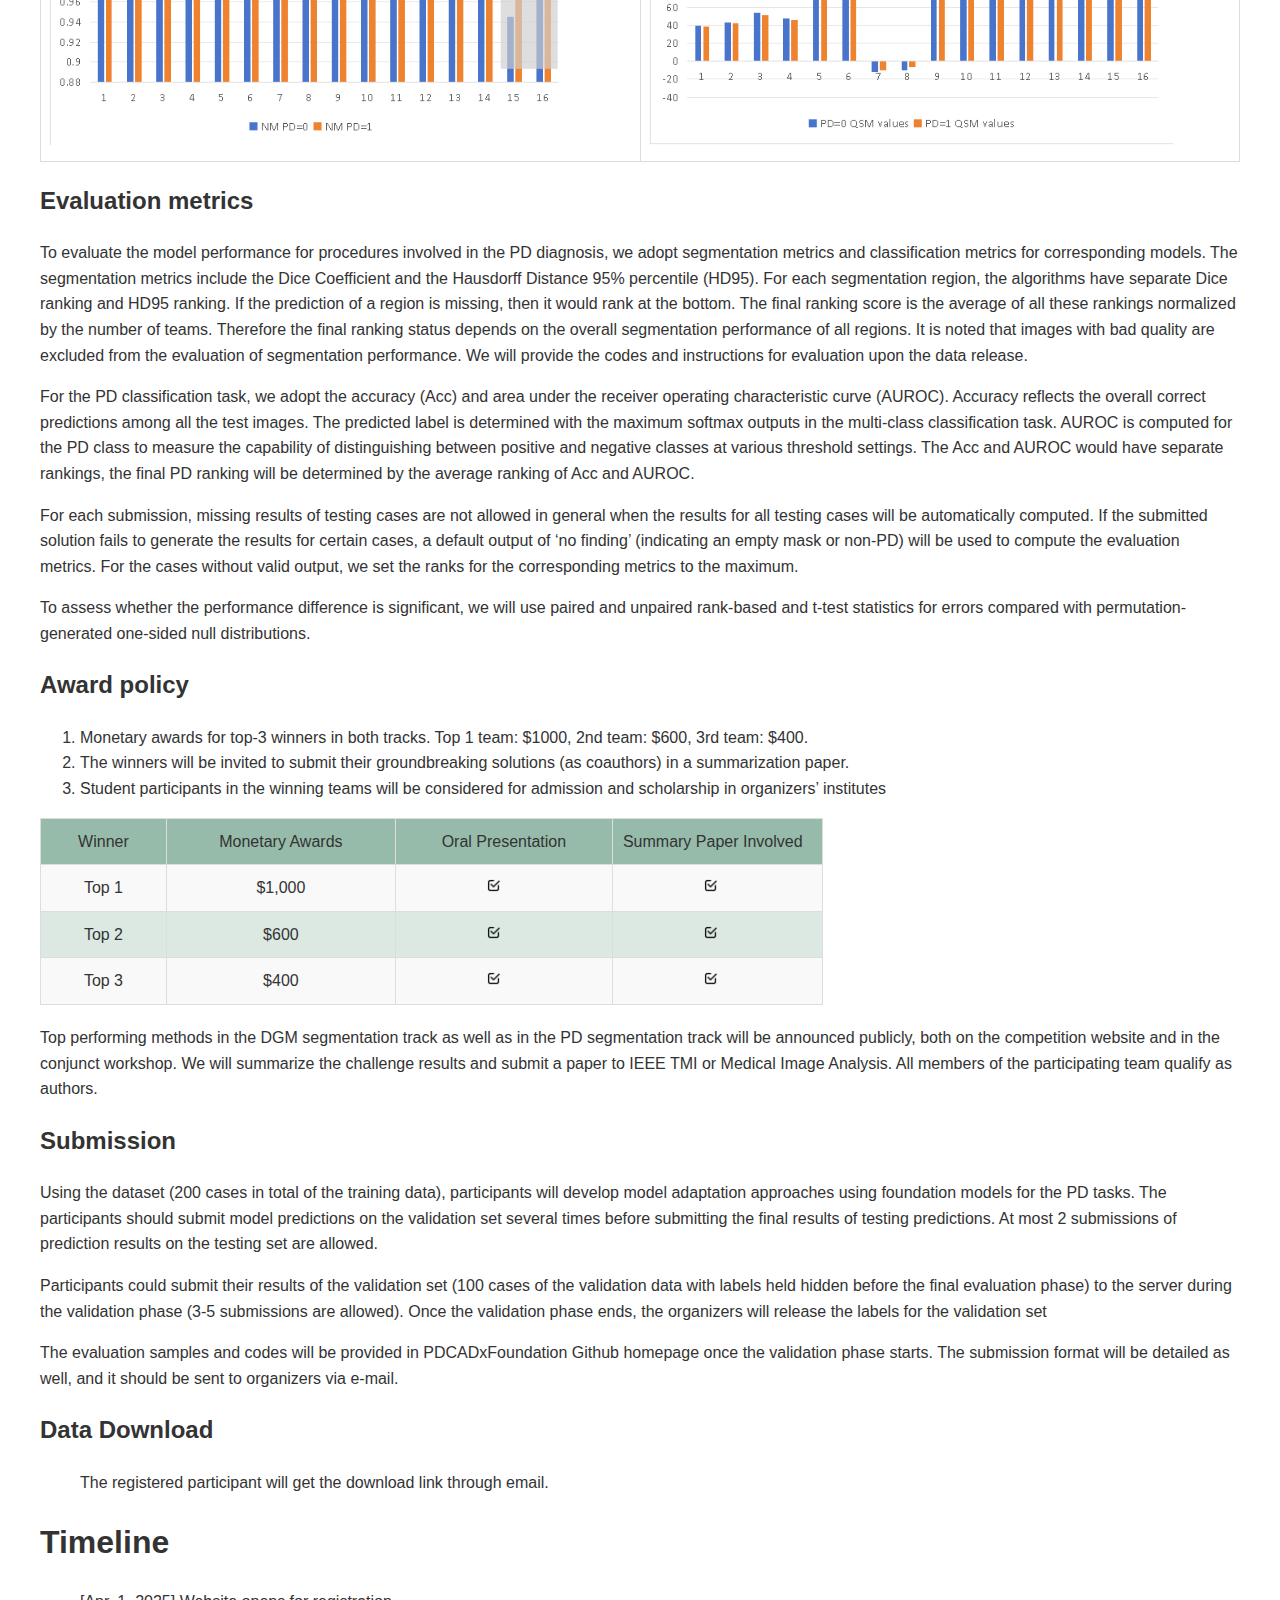
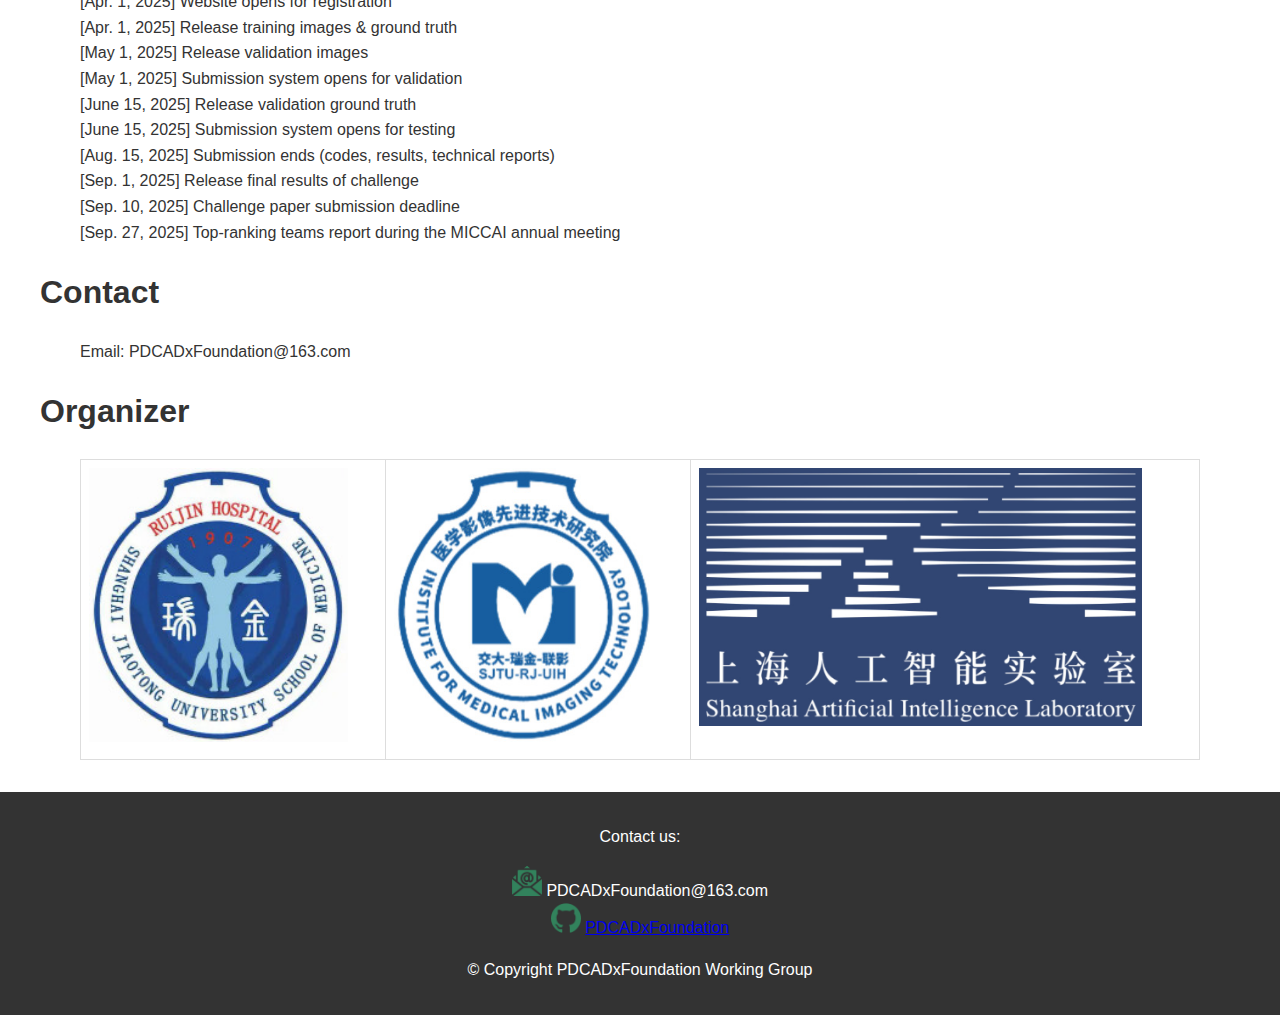
==== commit 67fc91f0: "PDCADxFoundation" ====
--- a/challenges/PDCADxFoundation-MICCAI2025/index.html
+++ b/challenges/PDCADxFoundation-MICCAI2025/index.html
@@ -186,11 +186,11 @@
             <li style="width: 3%;"><a href="index.html"  style="font-size: 1.2rem;">Home</a></li>
             <li style="width: 3%;"><a href="dataset.html"  style="font-size: 1.2rem;">Data</a></li>
             <li style="width: 3%;"><a href="tasks.html" style="font-size: 1.2rem;">Tasks</a></li>
-            <li style="width: 6%;"><a href="schedule.html" style="font-size: 1.2rem;">Timeline</a></li>
+            <li style="width: 5%;"><a href="schedule.html" style="font-size: 1.2rem;">Timeline</a></li>
             <li style="width: 3%;"><a href="about.html" style="font-size: 1.2rem;">About</a></li>
-            <li  style="width: 9%;"><img src="images/PDCADxFoundation_logo.jpg" style="width:100%;"  alt="Analysis" /></li>
-            <li  style="width: 13%;"><a href="https://conferences.miccai.org/2025/en/default.asp"><img style="width:100%;" src="images/MICCAI2025_logo.jpg"  alt="Analysis" /> </a>  </li>
-            <li  style="width: 8%;"><img src="images/PDCADxFoundation-ORcode_small.jpg" style="width:100%;"   alt="Analysis" /></li>
+            <li  style="width: 7%;"><img src="images/PDCADxFoundation_logo.jpg" style="width:100%;"  alt="Analysis" /></li>
+            <li  style="width: 10%;"><a href="https://conferences.miccai.org/2025/en/default.asp"><img style="width:100%;" src="images/MICCAI2025_logo.jpg"  alt="Analysis" /> </a>  </li>
+            <li  style="width: 6%;"><img src="images/PDCADxFoundation-ORcode_small.jpg" style="width:100%;"   alt="Analysis" /></li>
         </ul>
     </nav>
 
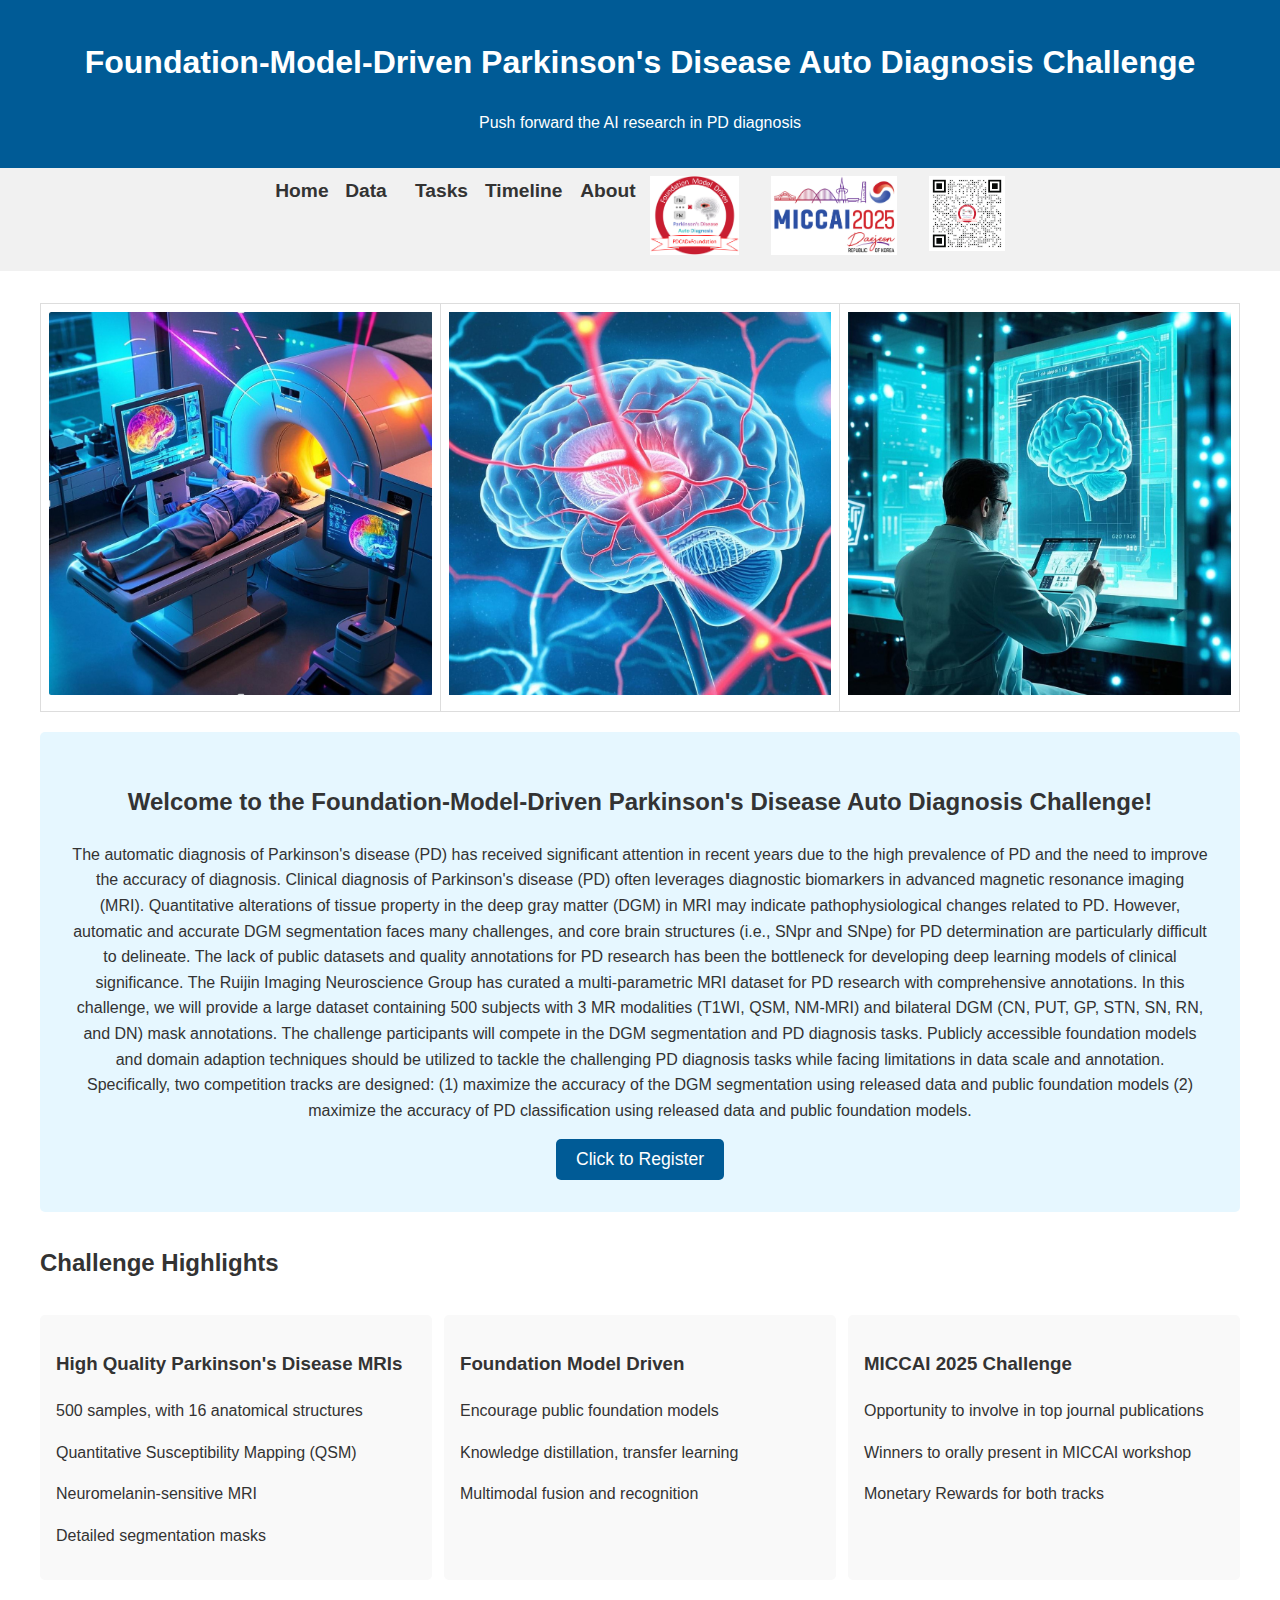
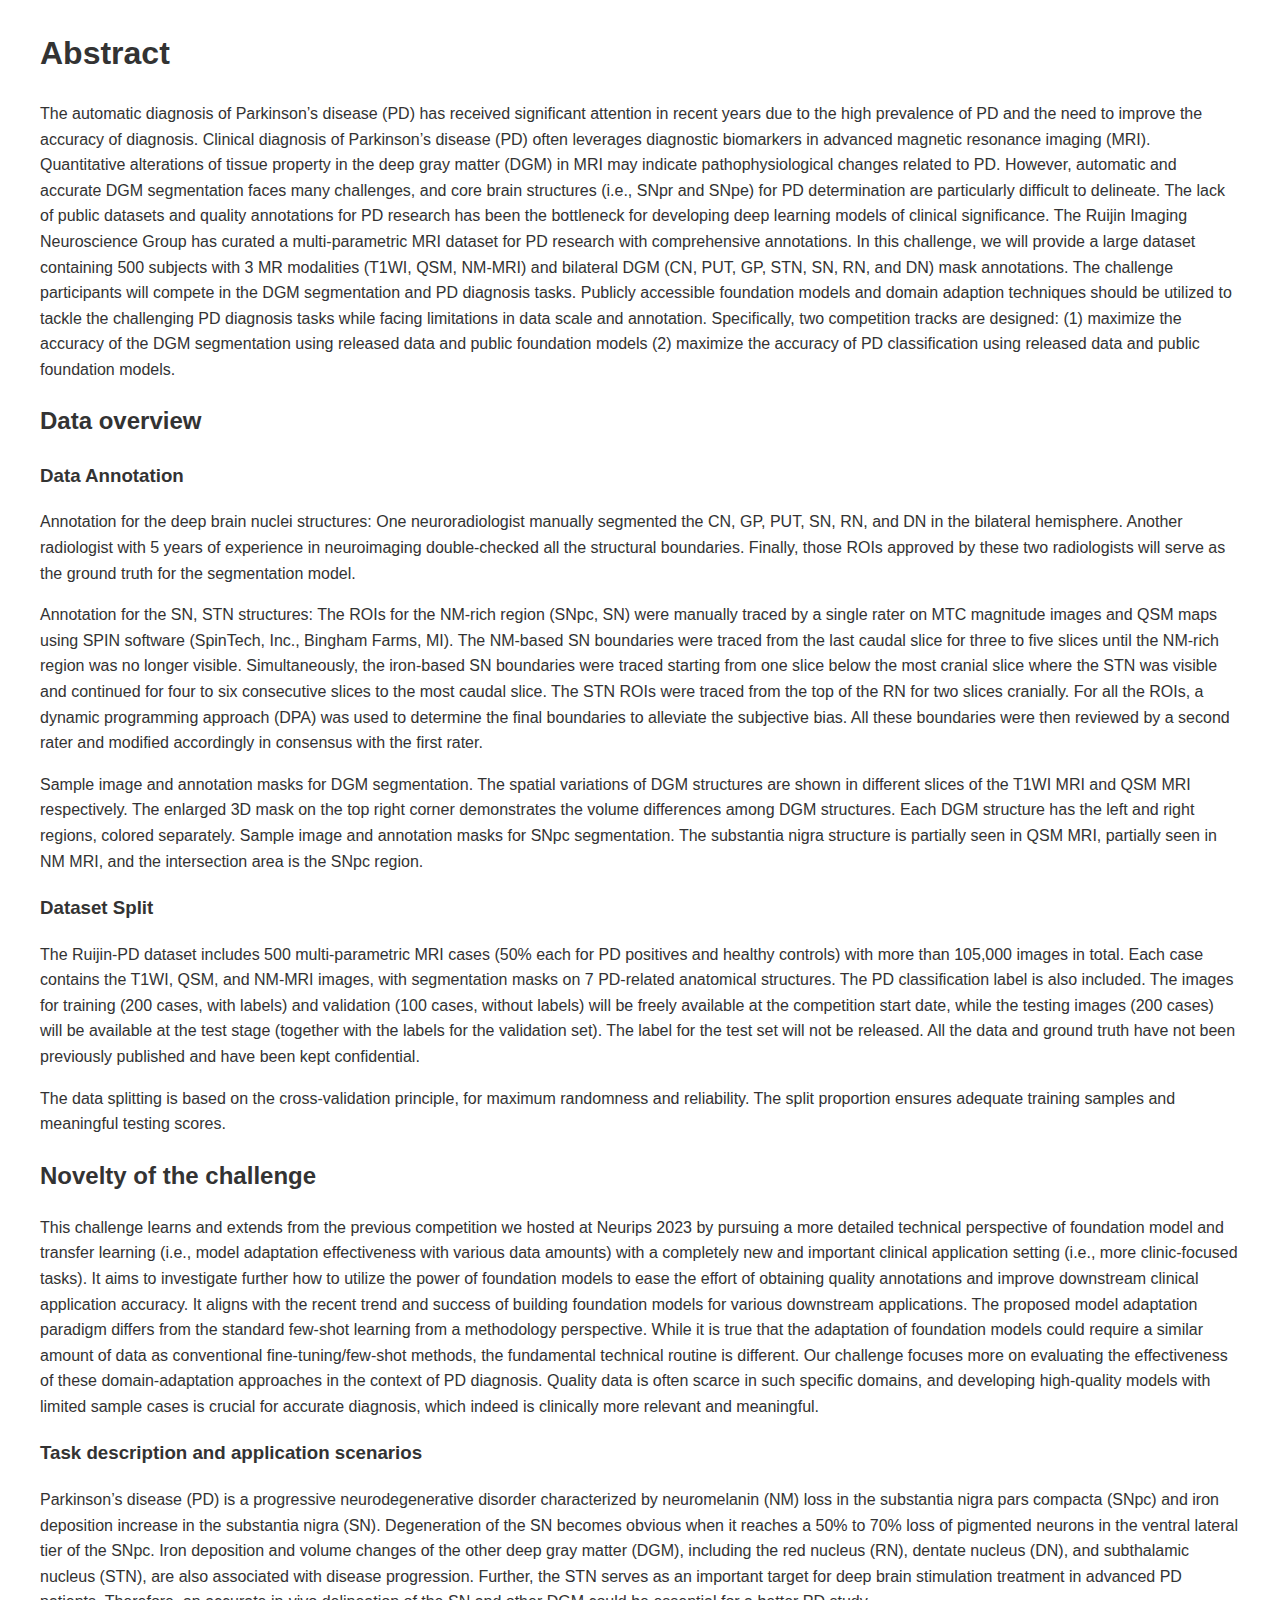
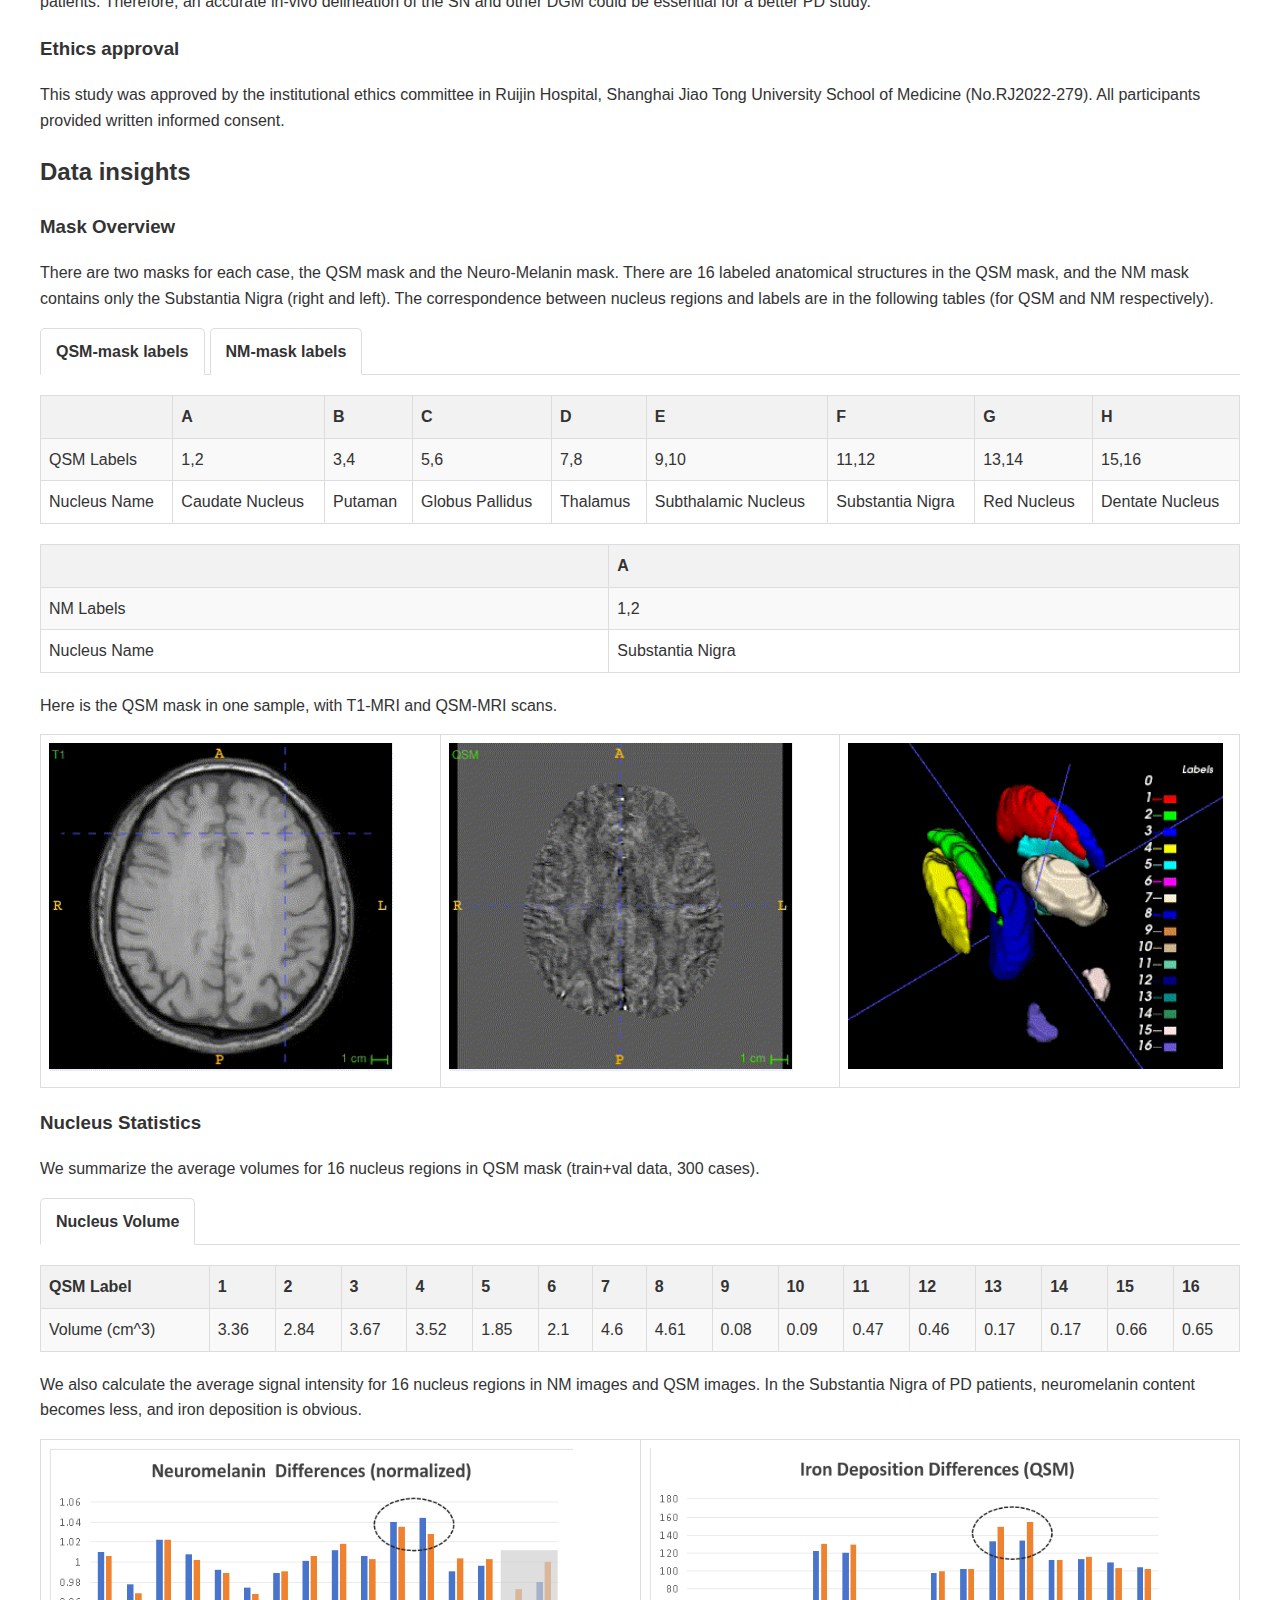
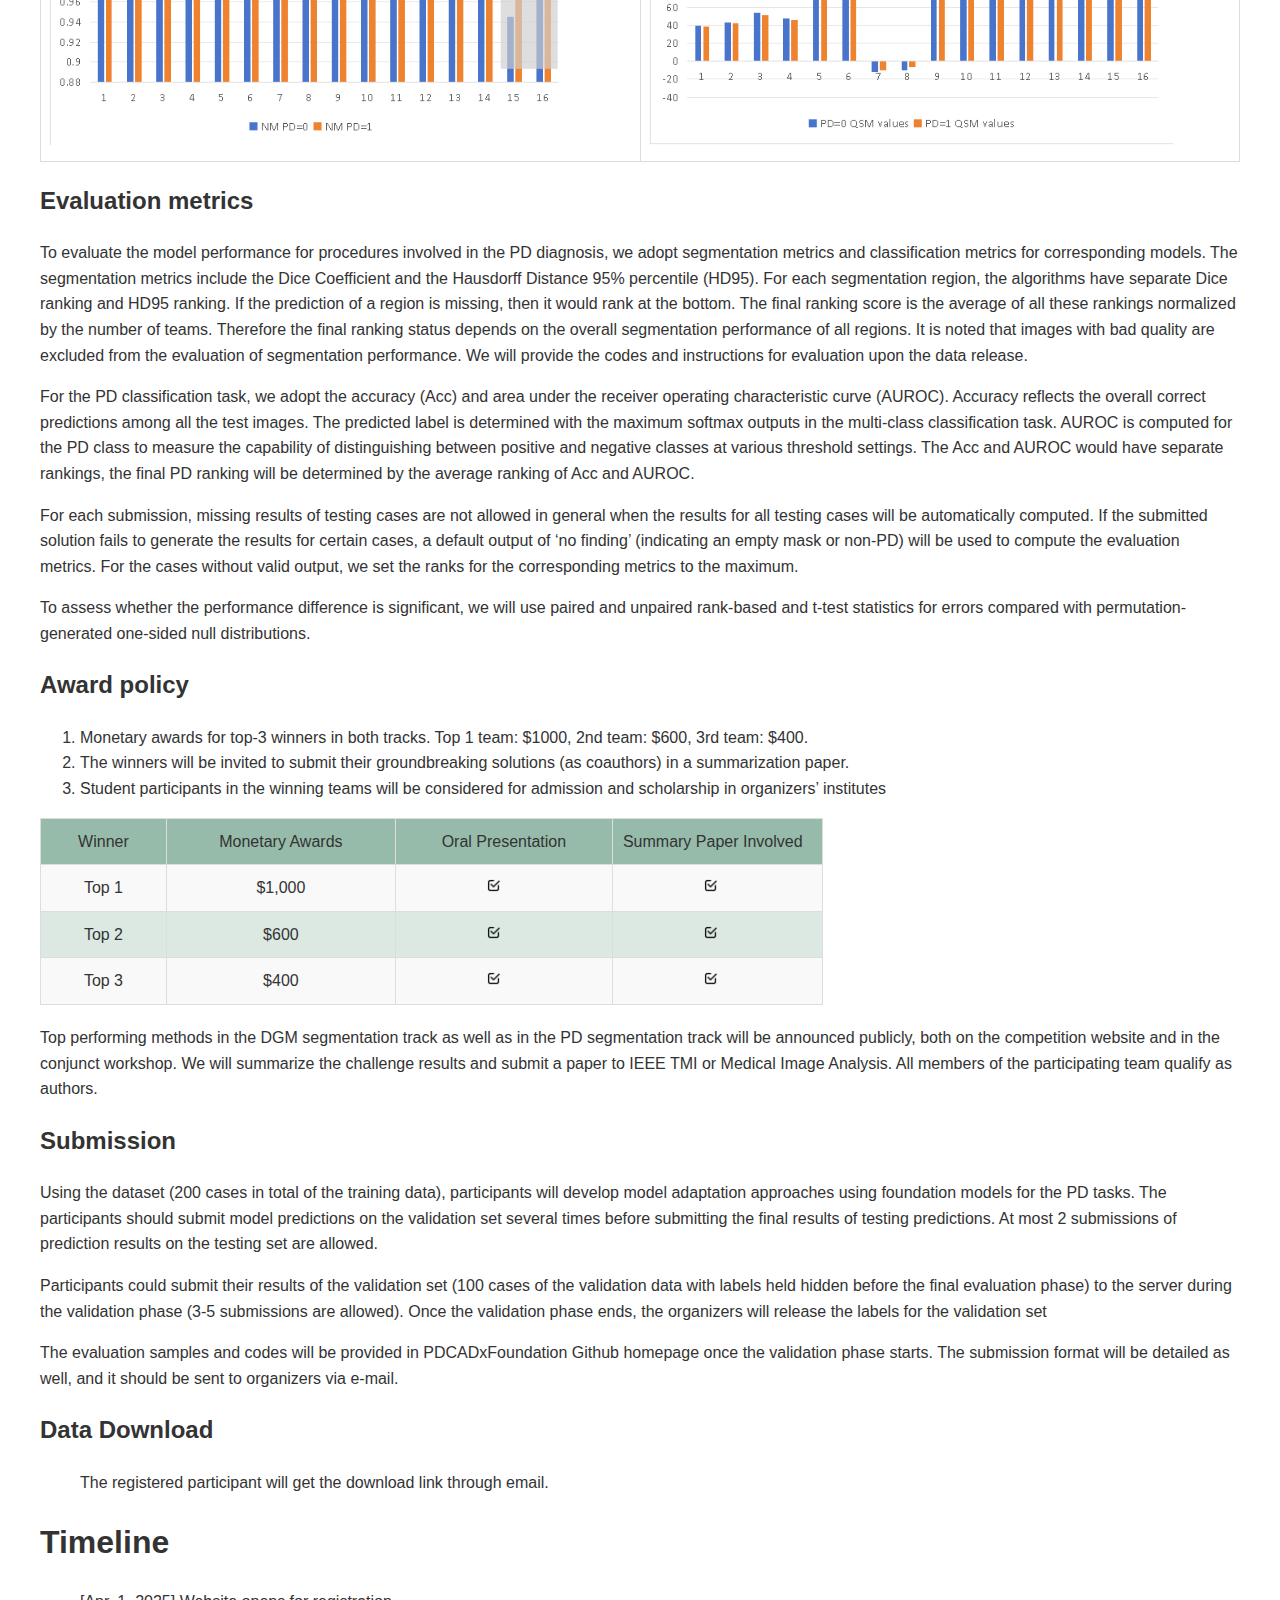
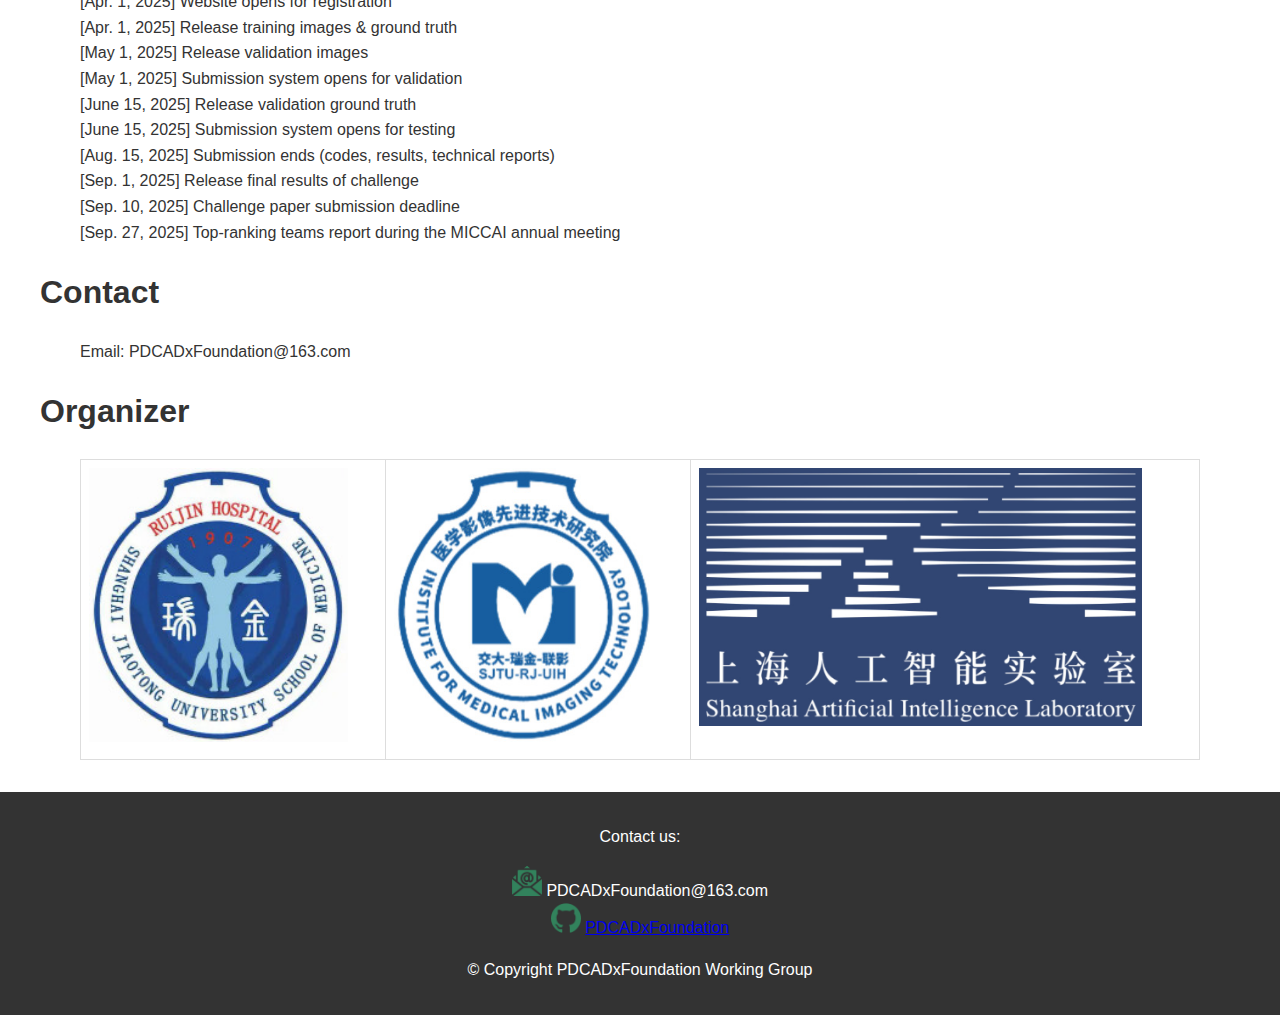
==== commit b529ff05: "PDCADxFoundation" ====
--- a/challenges/PDCADxFoundation-MICCAI2025/index.html
+++ b/challenges/PDCADxFoundation-MICCAI2025/index.html
@@ -263,7 +263,7 @@
 <p>Annotation for the deep brain nuclei structures: One neuroradiologist manually segmented the CN, GP, PUT, SN, RN, and DN in the bilateral hemisphere. Another radiologist with 5 years of experience in neuroimaging double-checked all the structural boundaries. Finally, those ROIs approved by these two radiologists will serve as the ground truth for the segmentation model.</p>
 <p>Annotation for the SN, STN structures: The ROIs for the NM-rich region (SNpc, SN) were manually traced by a single rater on MTC magnitude images and QSM maps using SPIN software (SpinTech, Inc., Bingham Farms, MI). The NM-based SN boundaries were traced from the last caudal slice for three to five slices until the NM-rich region was no longer visible. Simultaneously, the iron-based SN boundaries were traced starting from one slice below the most cranial slice where the STN was visible and continued for four to six consecutive slices to the most caudal slice. The STN ROIs were traced from the top of the RN for two slices cranially. For all the ROIs, a dynamic programming approach (DPA) was used to determine the final boundaries to alleviate the subjective bias. All these boundaries were then reviewed by a second rater and modified accordingly in consensus with the first rater.</p>
 <p>Sample image and annotation masks for DGM segmentation. The spatial variations of DGM structures are shown in different slices of the T1WI MRI and QSM MRI respectively. The enlarged 3D mask on the top right corner demonstrates the volume differences among DGM structures. Each DGM structure has the left and right regions, colored separately. Sample image and annotation masks for SNpc segmentation. The substantia nigra structure is partially seen in QSM MRI, partially seen in NM MRI, and the intersection area is the SNpc region.</p>
-<h3 id="data-split">Data Split</h3>
+<h3 id="data-split">Dataset Split</h3>
 <p>The Ruijin-PD dataset includes 500 multi-parametric MRI cases (50% each for PD positives and healthy controls) with more than 105,000 images in total. Each case contains the T1WI, QSM, and NM-MRI images, with segmentation masks on 7 PD-related anatomical structures. The PD classification label is also included. The images for training (200 cases, with labels) and validation (100 cases, without labels) will be freely available at the competition start date, while the testing images (200 cases) will be available at the test stage (together with the labels for the validation set). The label for the test set will not be released. All the data and ground truth have not been previously published and have been kept confidential.</p>
 <p>The data splitting is based on the cross-validation principle, for maximum randomness and reliability. The split proportion ensures adequate training samples and meaningful testing scores.</p>
 <h2 id="novelty-of-the-challenge">Novelty of the challenge</h2>
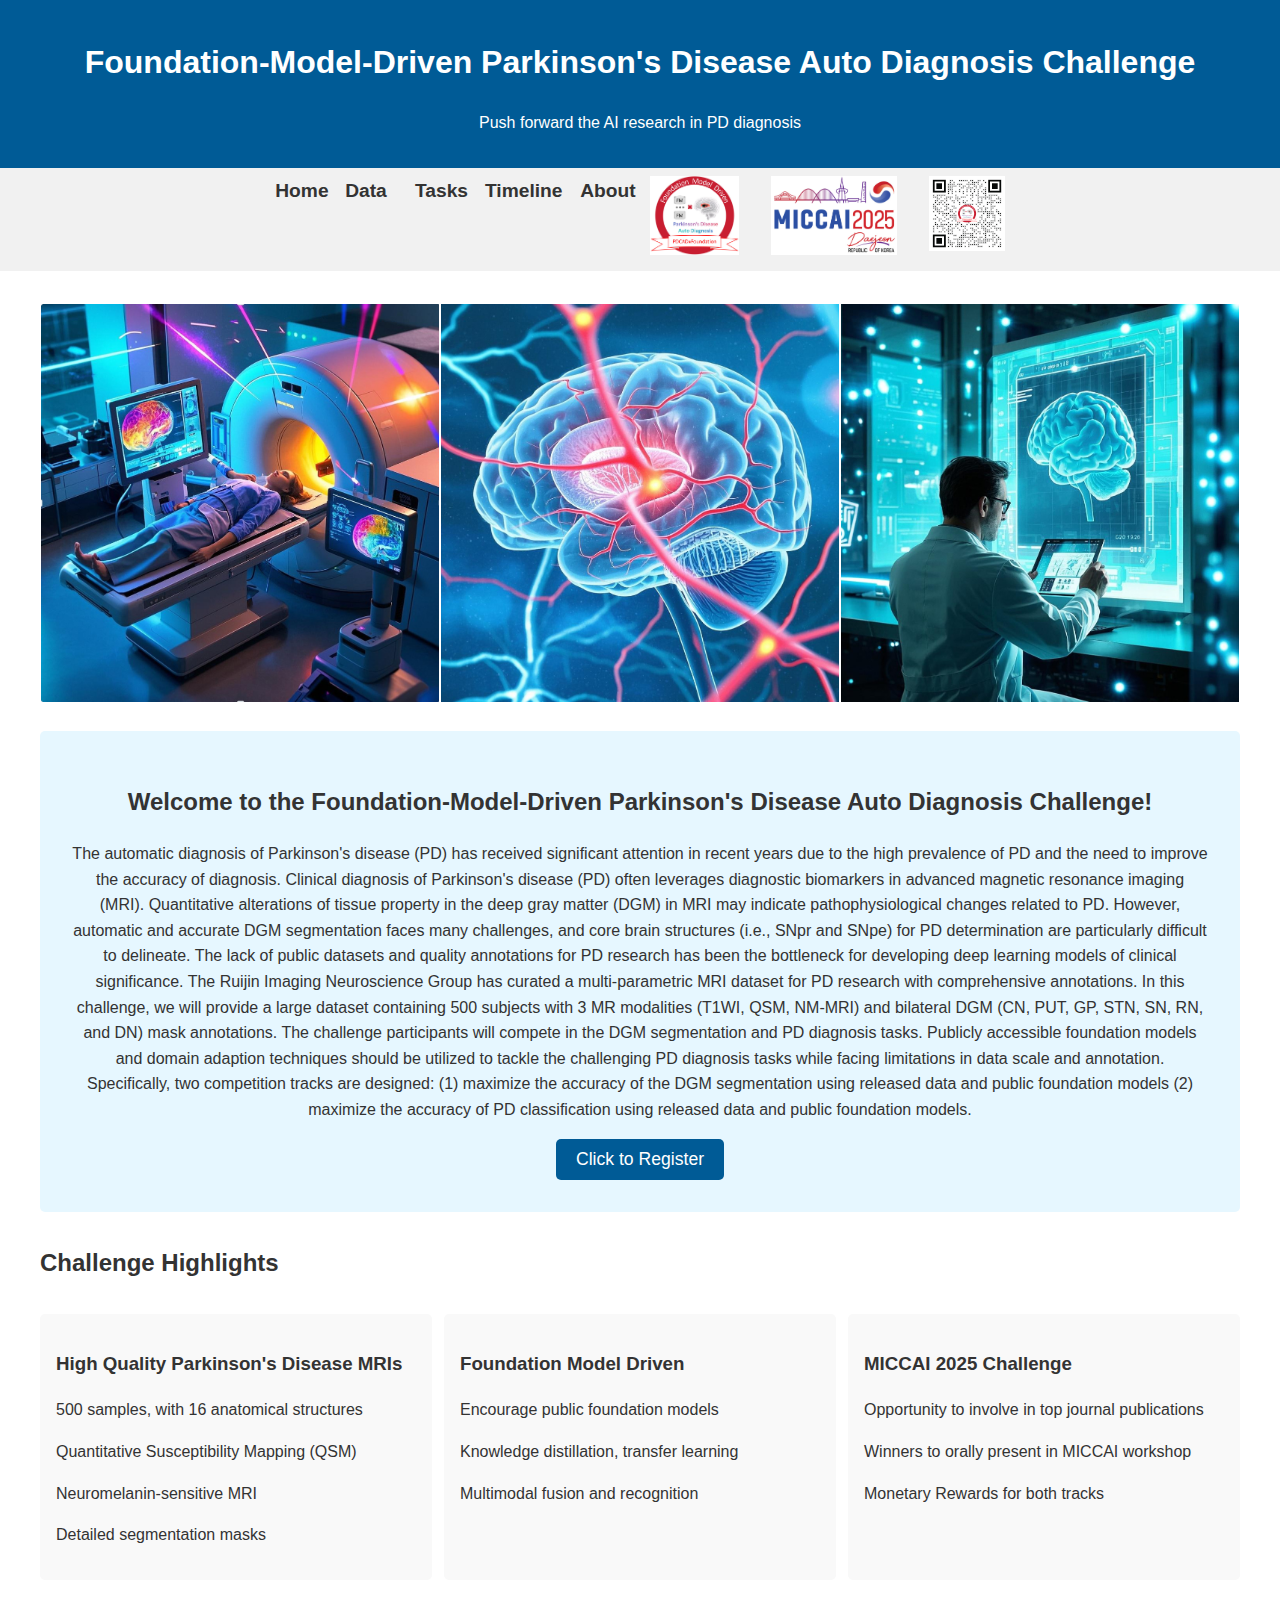
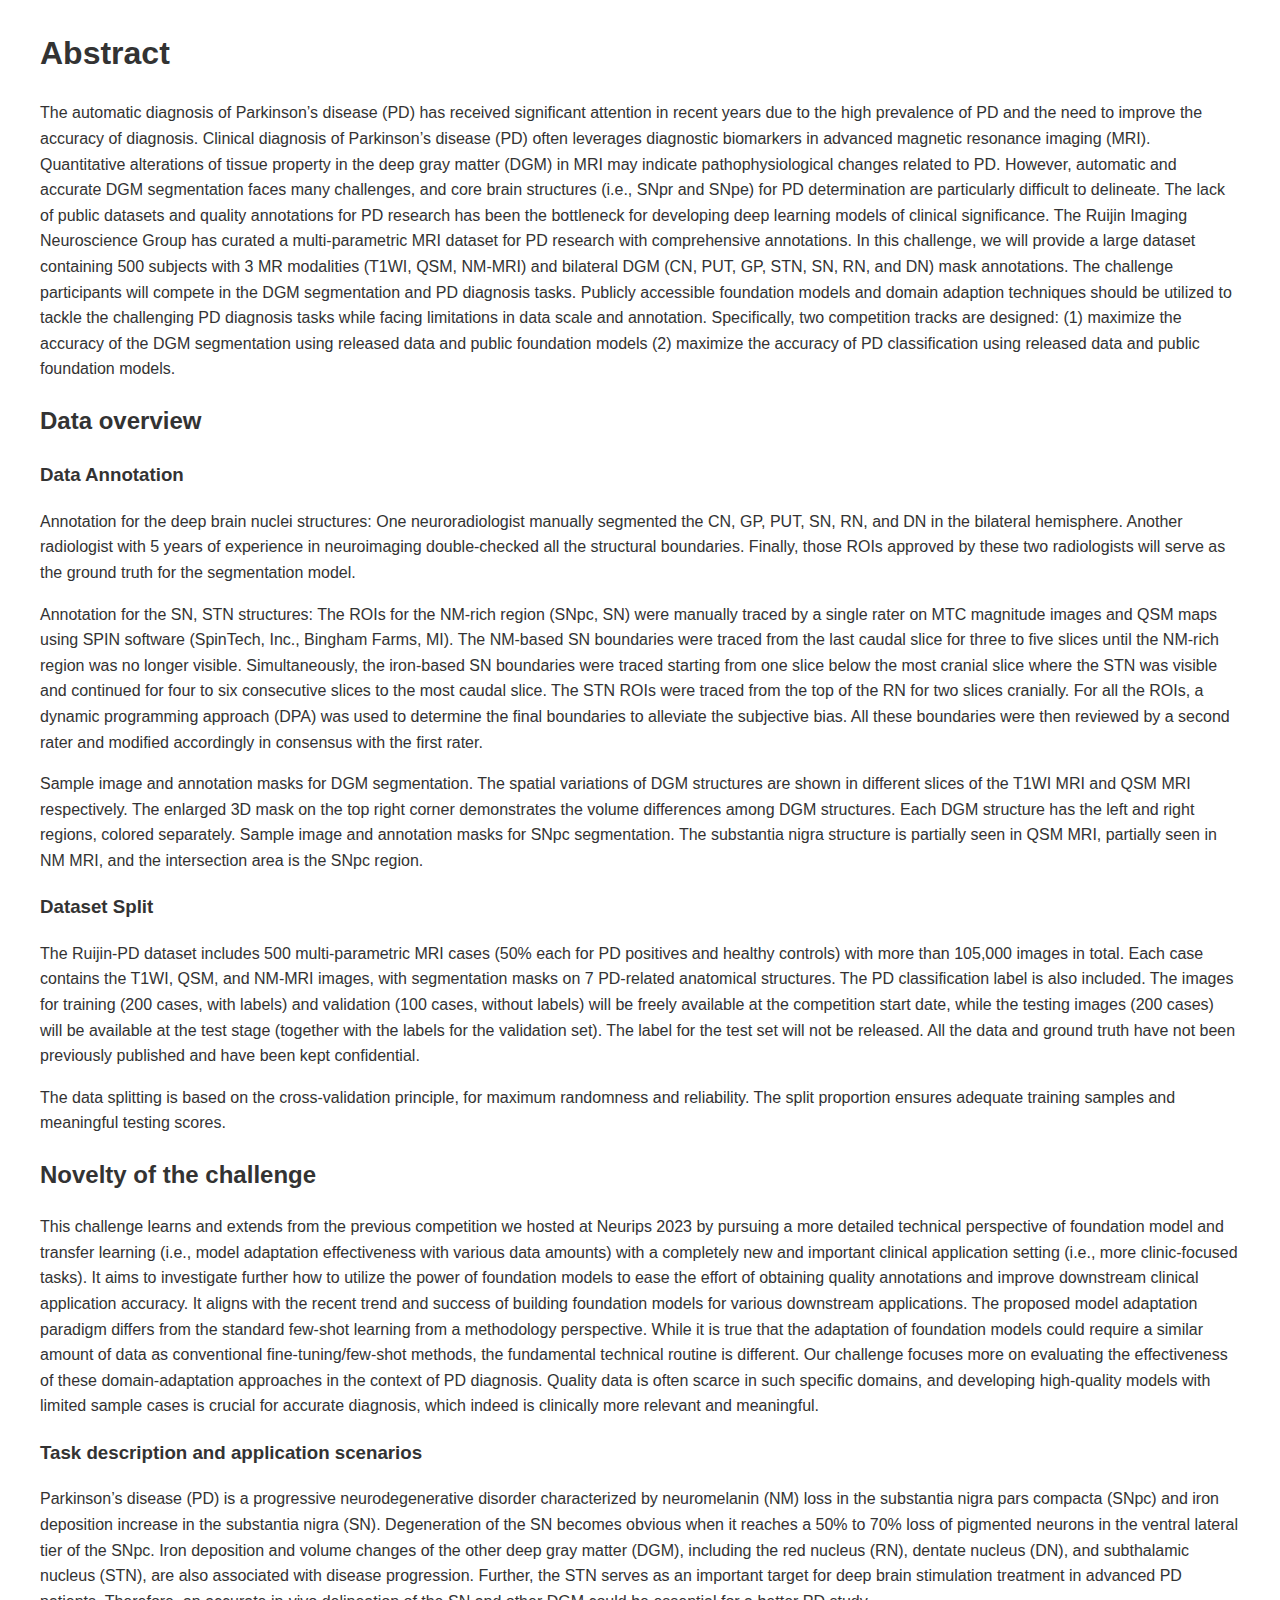
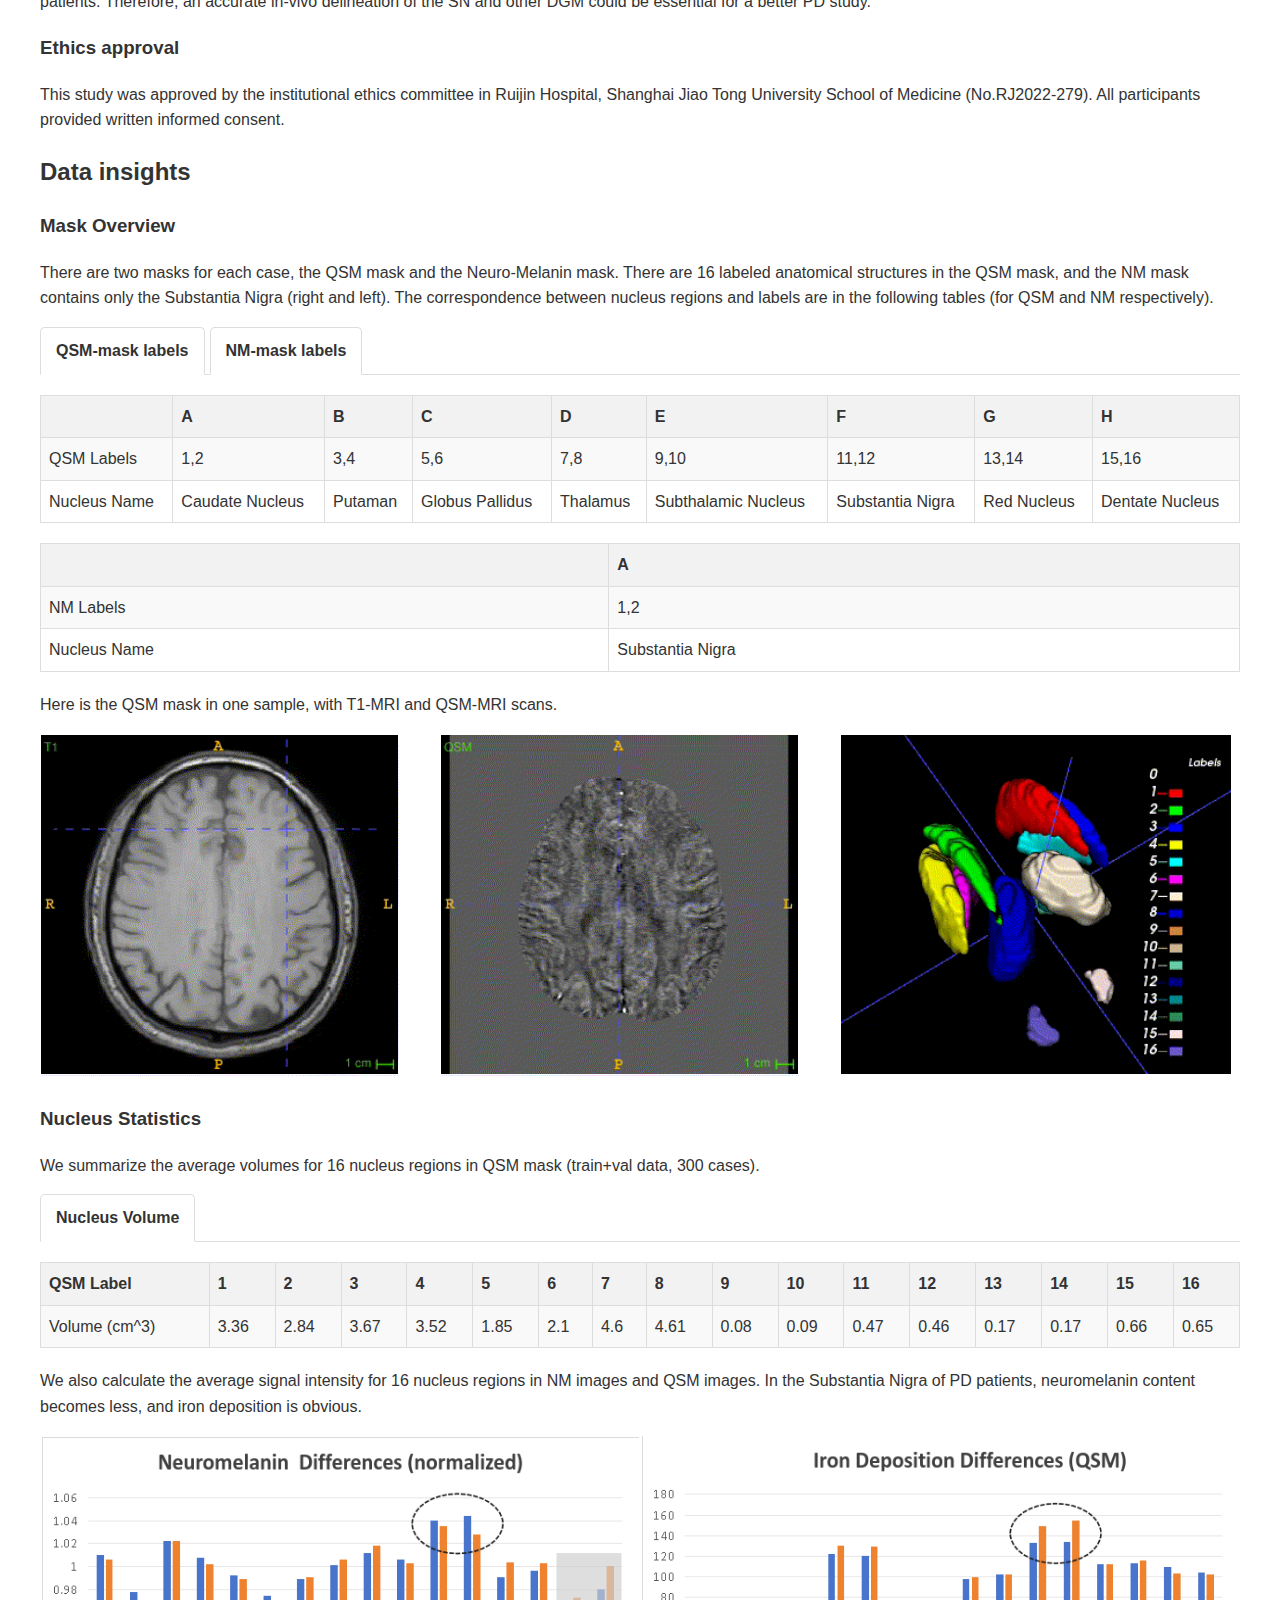
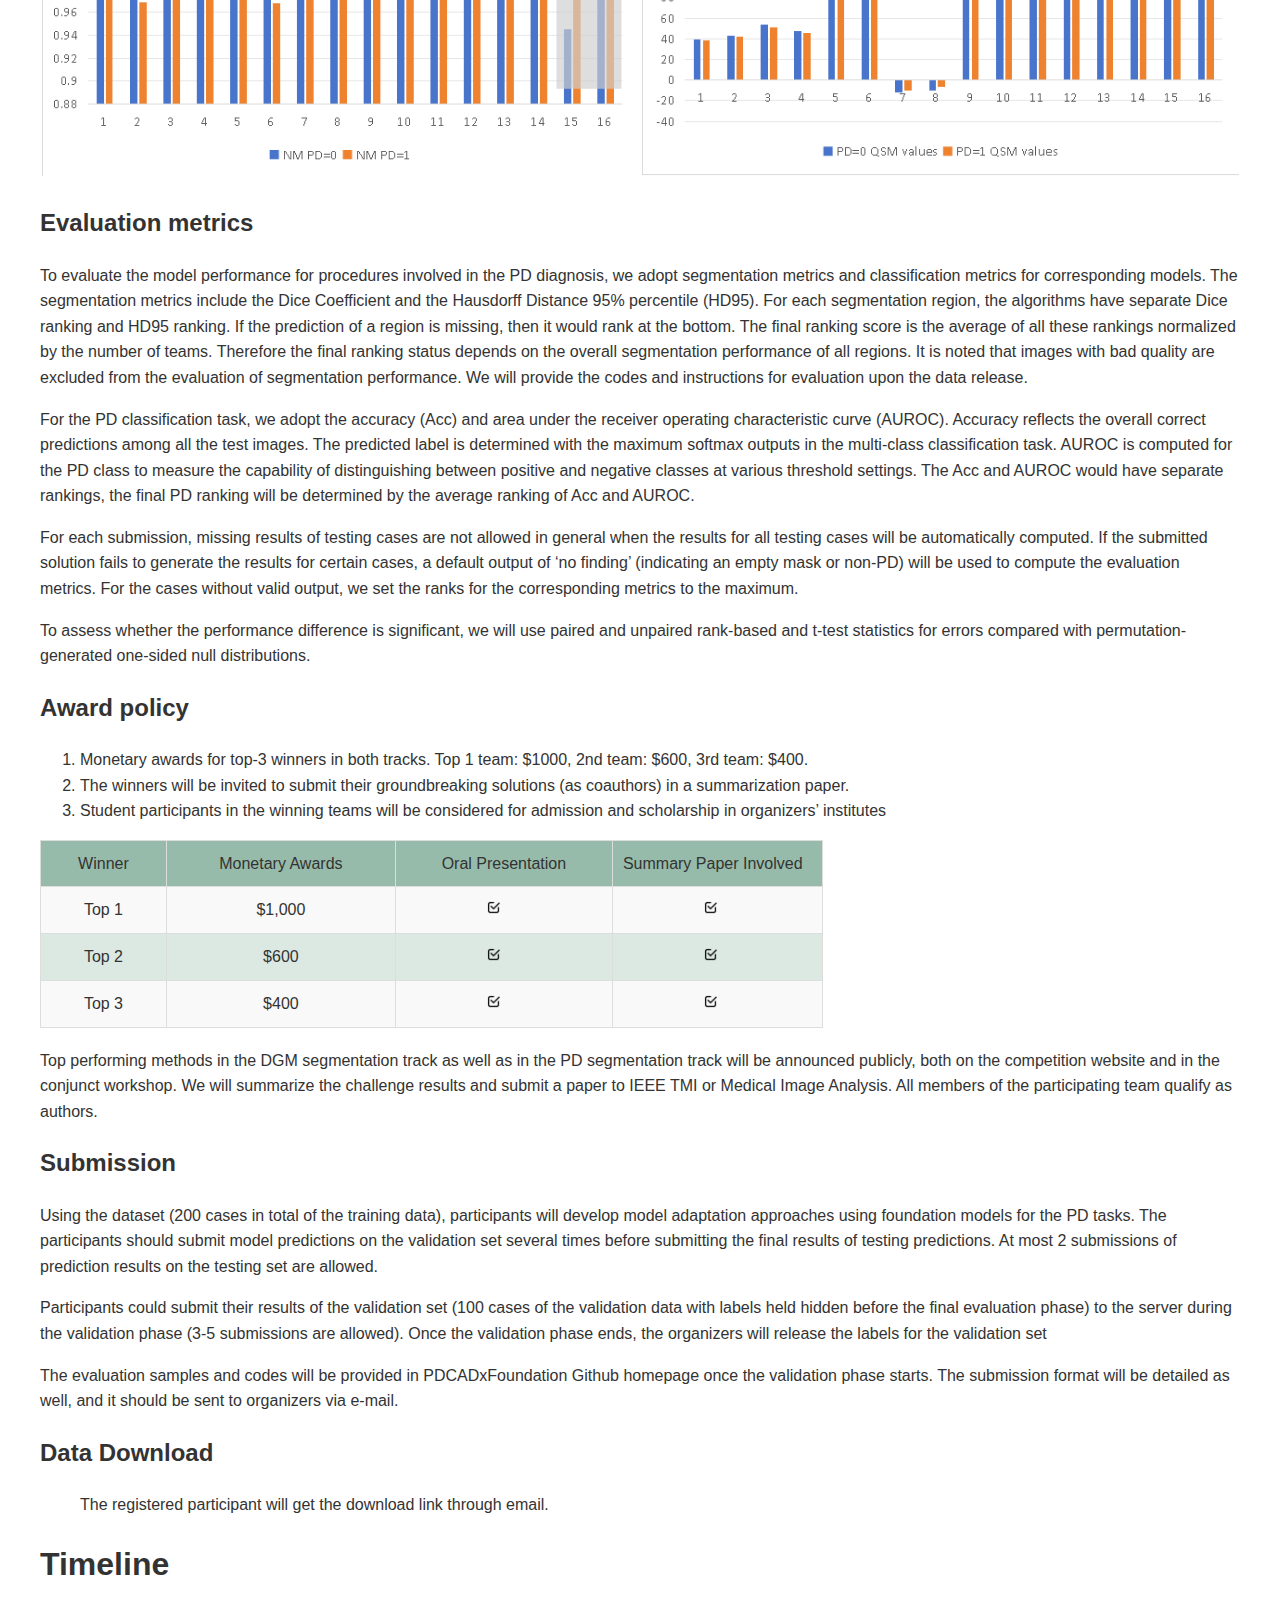
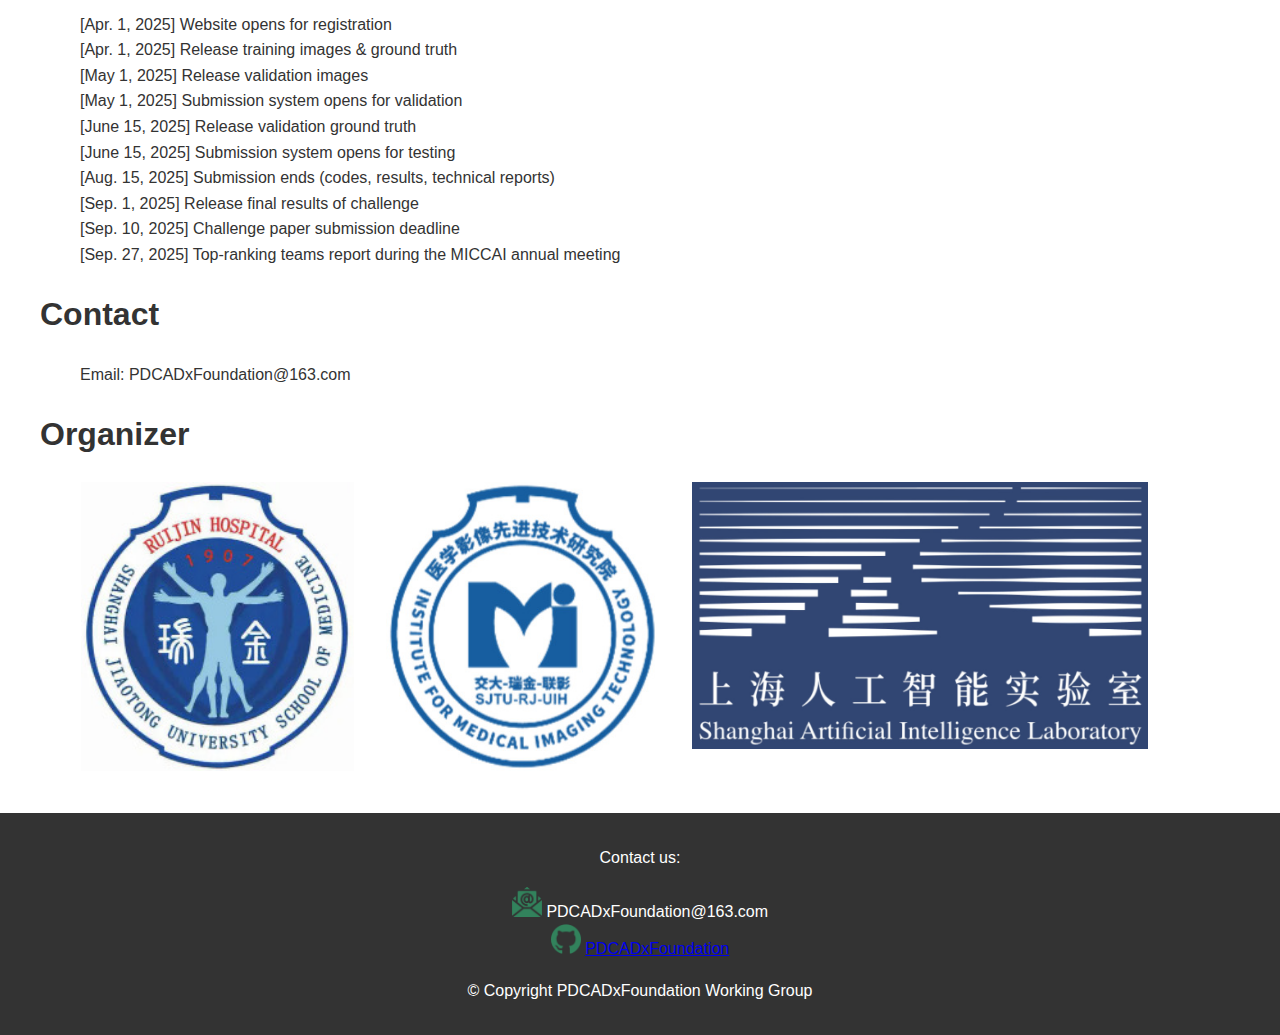
==== commit 51dd7f47: "PDCADxFoundation" ====
--- a/challenges/PDCADxFoundation-MICCAI2025/index.html
+++ b/challenges/PDCADxFoundation-MICCAI2025/index.html
@@ -86,7 +86,7 @@
         }
 
 
-        td {
+        myimg.td {
             /*border: 1px solid #ddd;*/
             text-align: left; /* 左对齐 */
             vertical-align: middle;
@@ -200,9 +200,9 @@
 
         <table>
         <tr>
-        <td  style="width: 33%;"><img style="max-width:100%;" src="images/example-scan.jpg" alt="example-MR-scan" /></td>
-        <td  style="width: 33%;"><img style="max-width:100%;" src="images/example-brain.jpg" alt="example-brain" /></td>
-        <td  style="width: 33%;"><img style="max-width:100%;" src="images/example-analysis.jpg"  alt="example-auto-analysis" /></td>
+        <td  style="width: 33%;border: none;padding: 1px;"><img style="max-width:100%;" src="images/example-scan.jpg" alt="example-MR-scan" /></td>
+        <td  style="width: 33%;border: none;padding: 1px;"><img style="max-width:100%;" src="images/example-brain.jpg" alt="example-brain" /></td>
+        <td  style="width: 33%;border: none;padding: 1px;"><img style="max-width:100%;" src="images/example-analysis.jpg"  alt="example-auto-analysis" /></td>
         </tr>
         </table>
 
@@ -297,9 +297,9 @@
 
         <table>
         <tr>
-            <td  style="width: 25%;"> <img style="width:90%;"  src="images/pd-t1.gif" alt="Ruijin Hospital" /></td>
-            <td  style="width: 25%;"> <img style="width:90%;"  src="images/pd-qsm.gif"  alt="Ruijin-IMIT" /></td>
-            <td  style="width: 25%;"> <img style="width:98%;"  src="images/pd-segments.gif"  alt="Shanghai-AI-Lab" /></td>
+            <td  style="width: 32%;border: none;padding: 1px;"> <img style="width:90%;"  src="images/pd-t1.gif" alt="Ruijin Hospital" /></td>
+            <td  style="width: 32%;border: none;padding: 1px;"> <img style="width:90%;"  src="images/pd-qsm.gif"  alt="Ruijin-IMIT" /></td>
+            <td  style="width: 32%;border: none;padding: 1px;"> <img style="width:98%;"  src="images/pd-segments.gif"  alt="Shanghai-AI-Lab" /></td>
         </tr>
         </table>
     <h3 id="nucleus-statistics">Nucleus Statistics</h3>
@@ -315,8 +315,8 @@
             <p>We also calculate the average signal intensity for 16 nucleus regions in NM images and QSM images. In the Substantia Nigra of PD patients, neuromelanin content becomes less, and iron deposition is obvious. </p>
         <table>
         <tr>
-            <td  style="width: 48%;"> <img style="width:90%;"  src="images/NM_stats.png" alt="Ruijin Hospital" /></td>
-            <td  style="width: 48%;"> <img style="width:90%;"  src="images/QSM_stats.png"  alt="Ruijin-IMIT" /></td>
+            <td  style="width: 50%;border: none;padding: 1px;"> <img style="width:100%;"  src="images/NM_stats.png" alt="Ruijin Hospital" /></td>
+            <td  style="width: 50%;border: none;padding: 1px;"> <img style="width:100%;"  src="images/QSM_stats.png"  alt="Ruijin-IMIT" /></td>
         </tr>
         </table>
 
@@ -434,9 +434,9 @@
 <!--height="200"-->
             <table>
         <tr>
-            <td  style="width: 15%;"> <img style="width:90%;"  src="images/Ruijin-logo.jpg" alt="Ruijin Hospital" /></td>
-            <td  style="width: 15%;"> <img style="width:90%;"  src="images/Ruijin-IMIT-logo.jpg"  alt="Ruijin-IMIT" /></td>
-            <td  style="width: 25%;"> <img style="width:90%;"  src="images/Shanghai-AI-Lab-logo.jpg"  alt="Shanghai-AI-Lab" /></td>
+            <td  style="width: 15%;border: none;padding: 1px;"> <img style="width:90%;"  src="images/Ruijin-logo.jpg" alt="Ruijin Hospital" /></td>
+            <td  style="width: 15%;border: none;padding: 1px;"> <img style="width:90%;"  src="images/Ruijin-IMIT-logo.jpg"  alt="Ruijin-IMIT" /></td>
+            <td  style="width: 25%;border: none;padding: 1px;"> <img style="width:90%;"  src="images/Shanghai-AI-Lab-logo.jpg"  alt="Shanghai-AI-Lab" /></td>
         </tr>
         </table>
 
